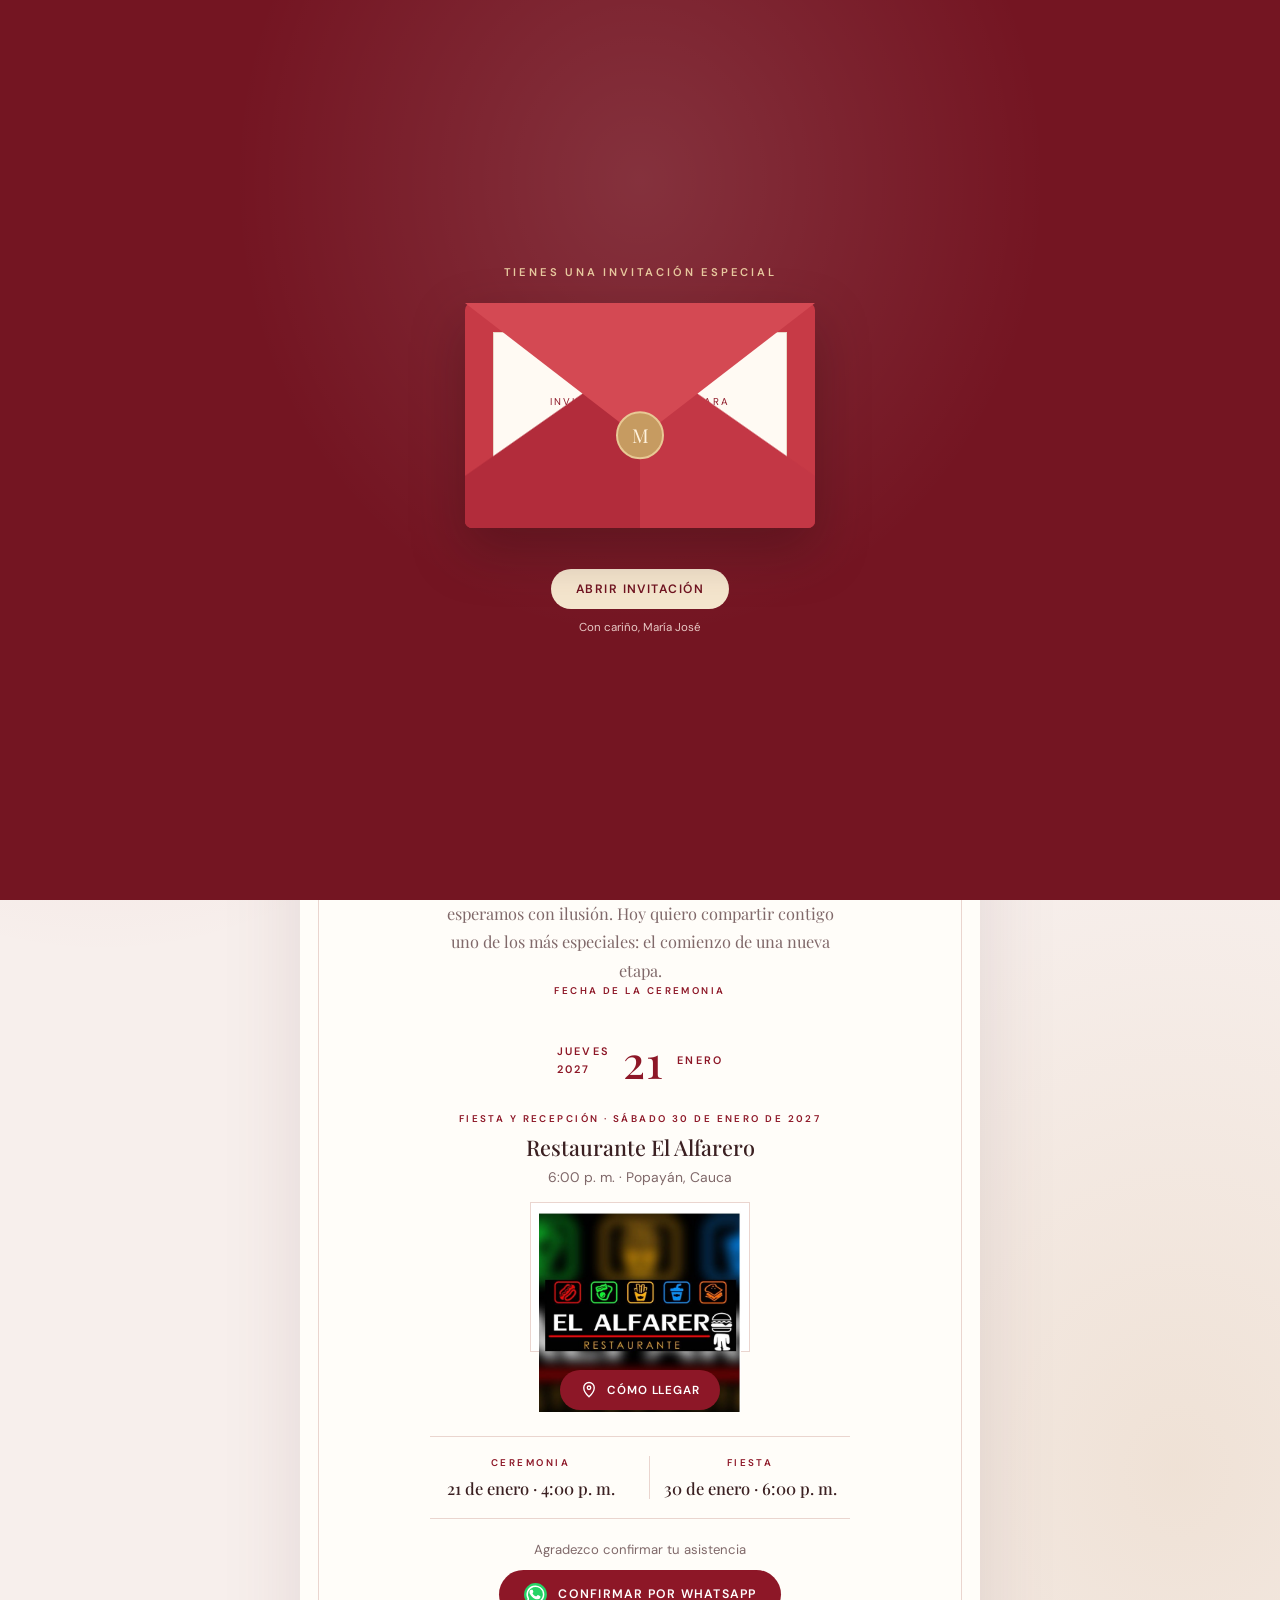
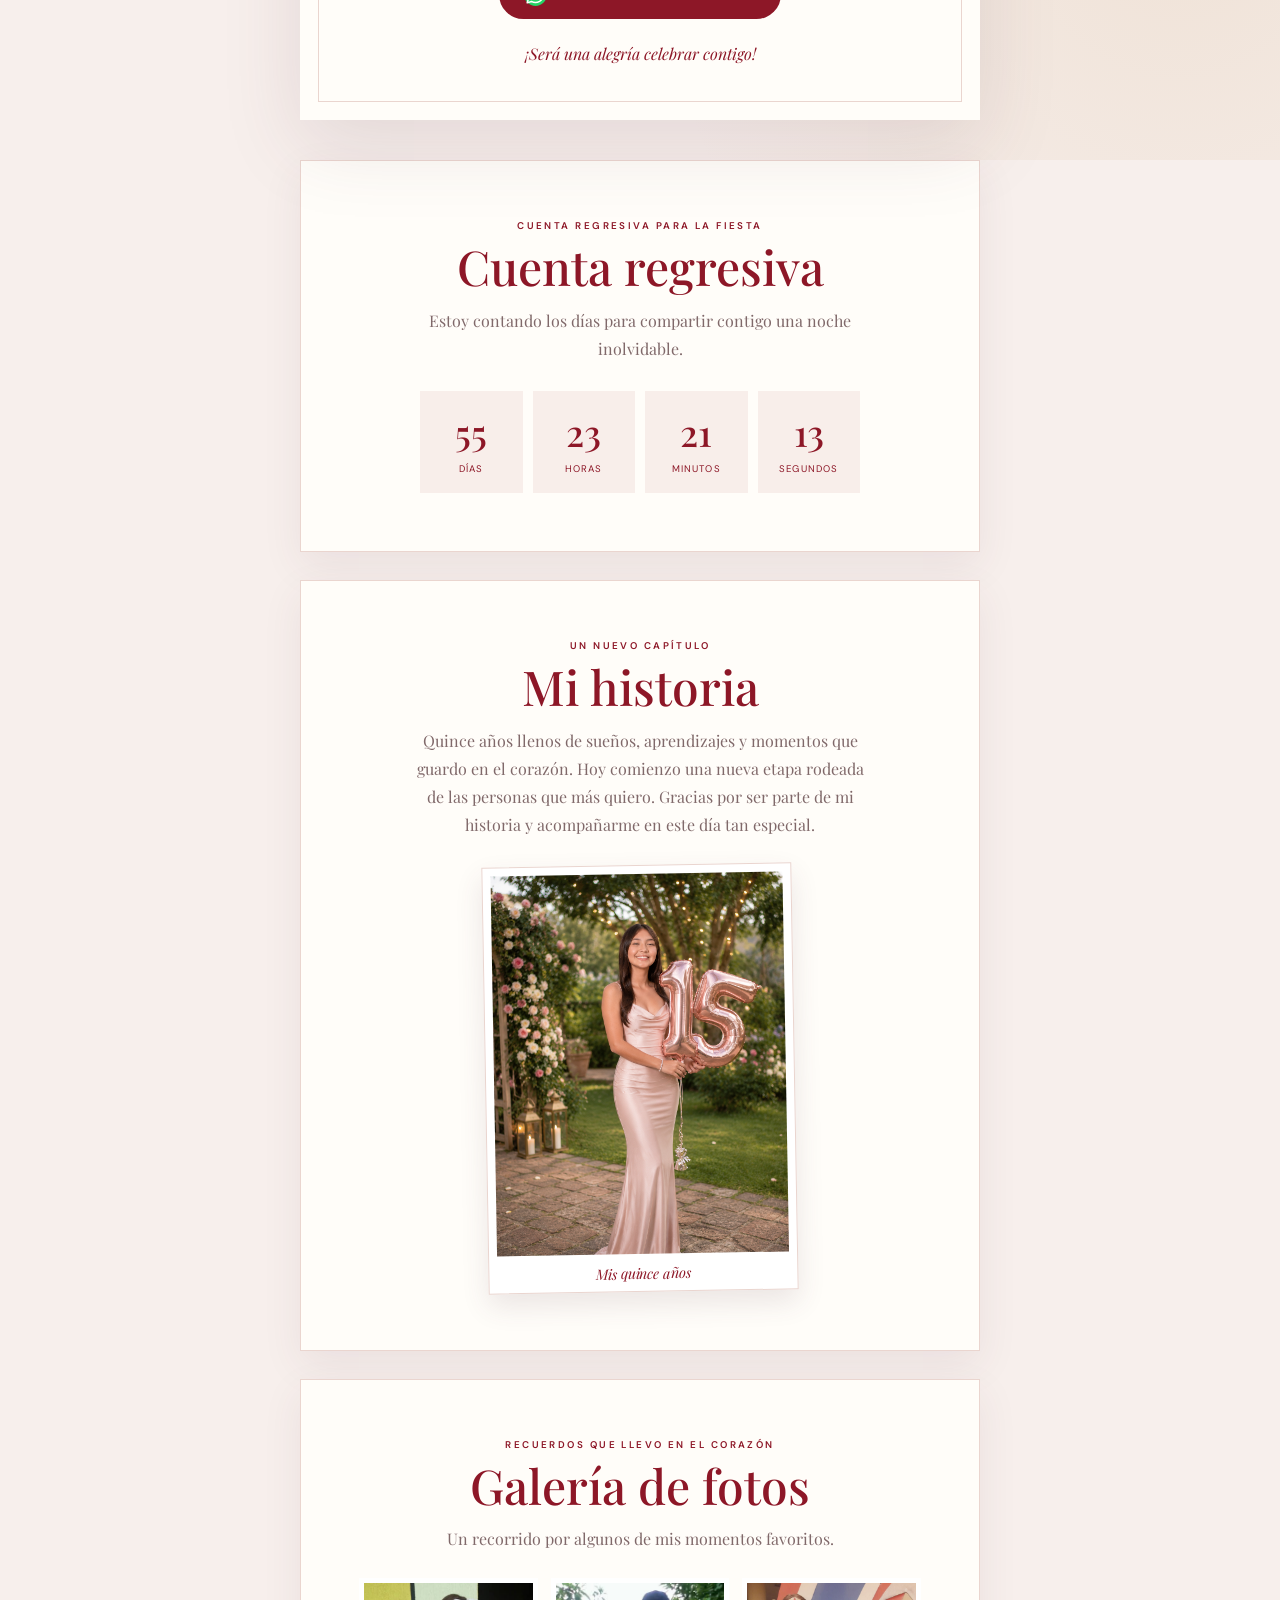
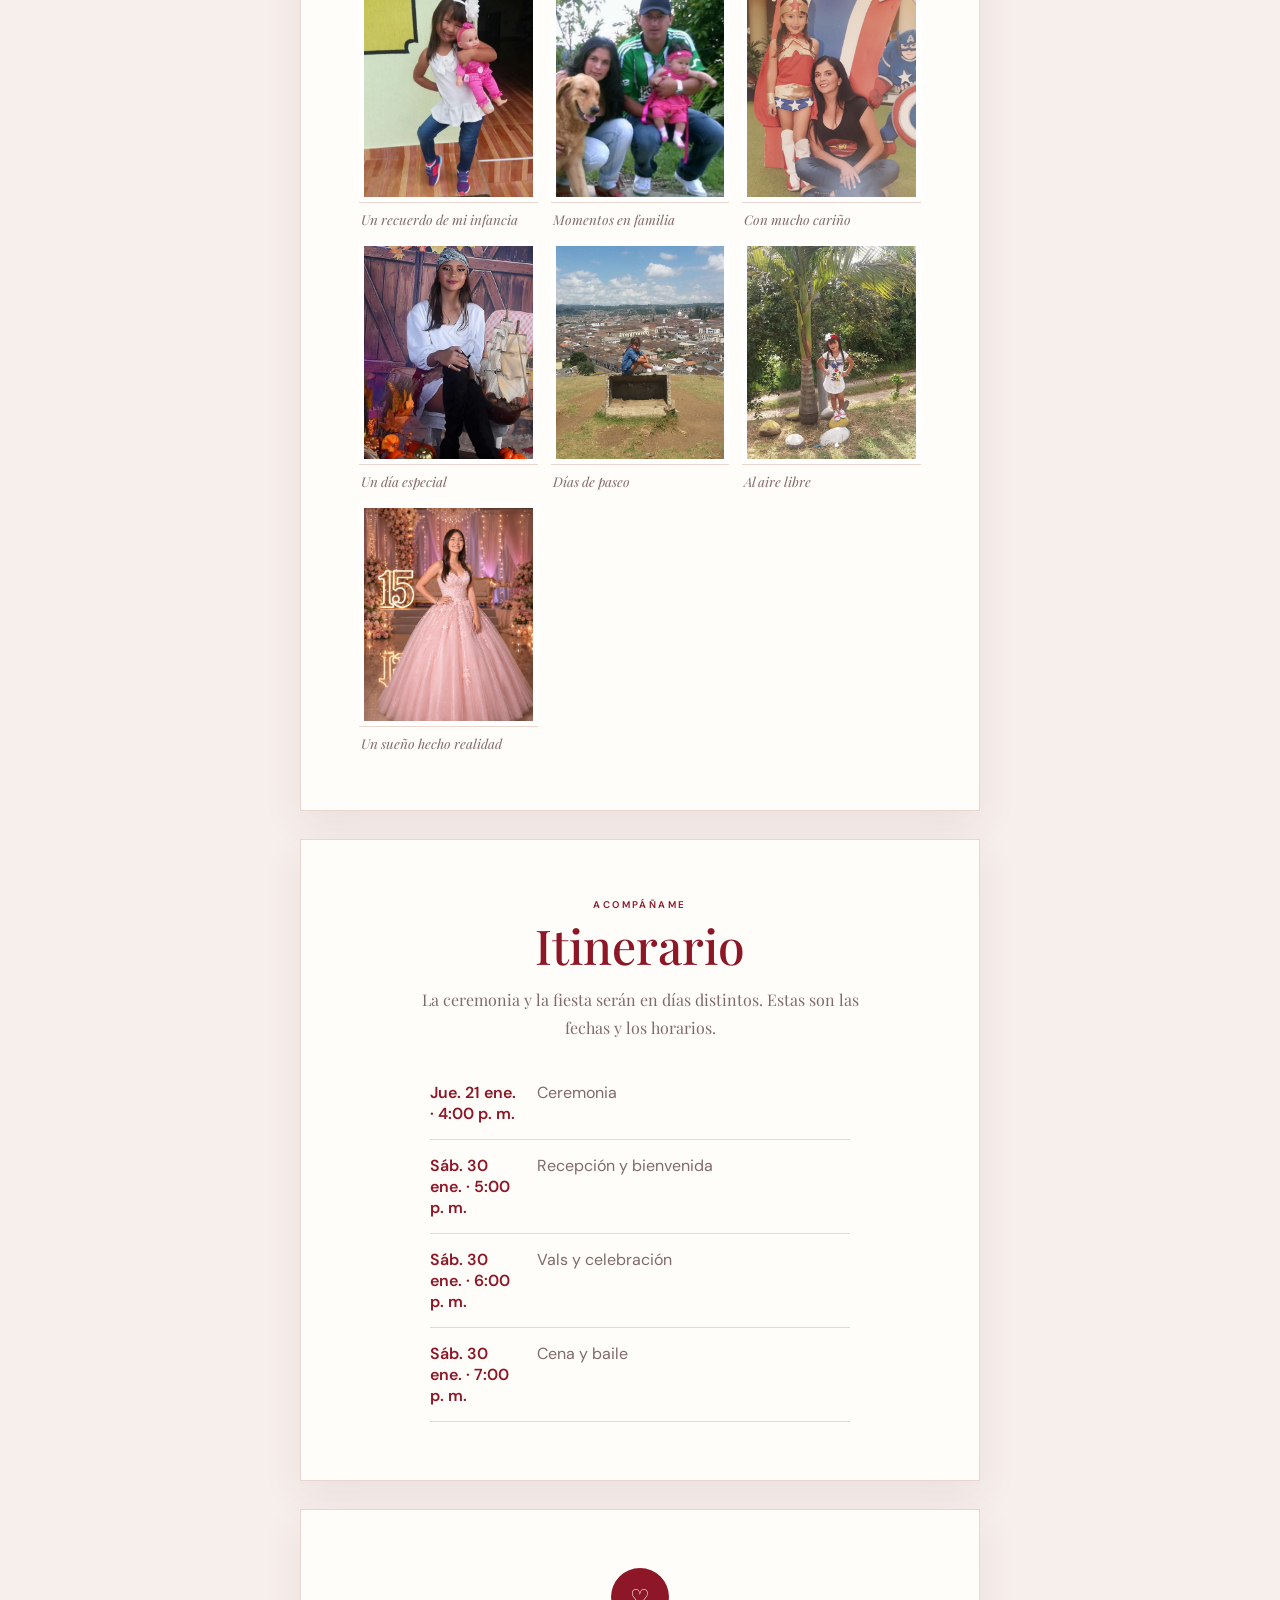
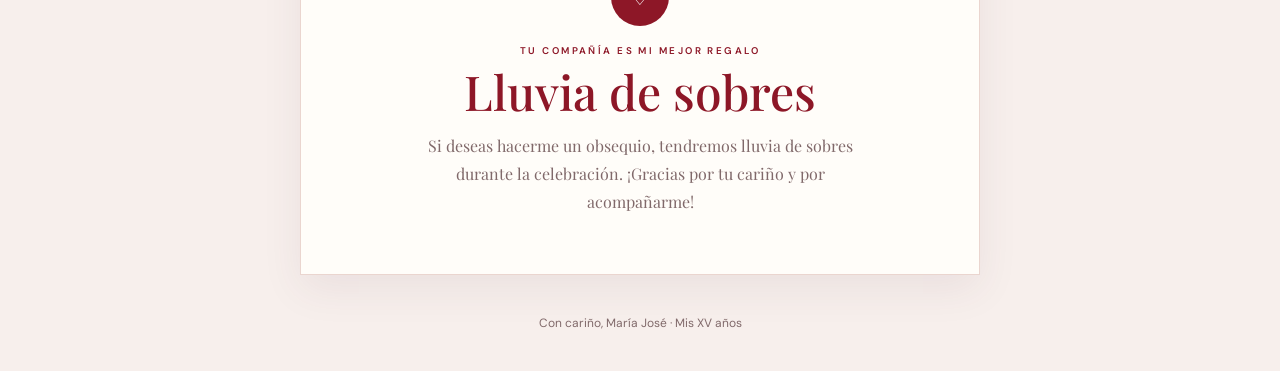
==== index.html @ 1cd3d368 "Prepare XV invitation for deployment" ====
<!doctype html>
<html lang="es">
<head>
  <meta charset="utf-8">
  <meta name="viewport" content="width=device-width, initial-scale=1">
  <meta name="theme-color" content="#f8f1f3">
  <title>Mis XV años | Invitación</title>
  <style>
    @import url('https://fonts.googleapis.com/css2?family=DM+Sans:wght@400;500;600&family=Playfair+Display:wght@400;500;600;700&display=swap');

    :root {
      --ink: #3b2022;
      --muted: #80696a;
      --rose: #b62e3b;
      --rose-dark: #8d1727;
      --paper: #fffdf9;
      --line: #ead5cf;
      --blush: #f8eeea;
      --gold: #c69b61;
    }
    * { box-sizing: border-box; }
    body {
      margin: 0;
      color: var(--ink);
      background: #f7efec;
      font-family: 'DM Sans', sans-serif;
    }
    .page {
      min-height: 100vh;
      display: grid;
      place-items: center;
      padding: 40px 18px;
      background:
        radial-gradient(ellipse at 8% 18%, rgba(182, 46, 59, .14), transparent 30%),
        radial-gradient(ellipse at 92% 83%, rgba(198, 155, 97, .16), transparent 32%),
        #f7efec;
    }
    .invitation {
      position: relative;
      isolation: isolate;
      width: min(100%, 680px);
      padding: 18px;
      background: var(--paper);
      box-shadow: 0 24px 75px rgba(93, 57, 73, .13);
    }
    .invitation::before {
      content: '';
      position: absolute;
      z-index: -1;
      inset: 18px;
      border: 1px solid var(--line);
      pointer-events: none;
    }
    .inner {
      min-height: 780px;
      padding: 54px clamp(22px, 8vw, 72px) 38px;
      display: flex;
      flex-direction: column;
      align-items: center;
      text-align: center;
    }
    .cover-frame {
      width: calc(100% + clamp(44px, 16vw, 144px));
      height: clamp(230px, 48vw, 360px);
      margin: -54px calc(clamp(22px, 8vw, 72px) * -1) 34px;
      overflow: hidden;
      border-bottom: 4px solid var(--rose-dark);
    }
    .cover-photo {
      display: block;
      width: 100%;
      height: 100%;
      object-fit: cover;
      object-position: 50% 44%;
      animation: cover-pan 16s ease-in-out infinite alternate;
      will-change: transform, object-position;
    }
    @keyframes cover-pan {
      from { transform: scale(1.02); object-position: 50% 44%; }
      to { transform: scale(1.1); object-position: 50% 38%; }
    }
    @media (prefers-reduced-motion: reduce) {
      .cover-photo { animation: none; }
    }
    .ornament {
      width: 112px;
      height: 65px;
      margin-bottom: 12px;
      color: var(--rose);
    }
    .eyebrow, .section-label {
      color: var(--rose-dark);
      font-size: .7rem;
      font-weight: 600;
      letter-spacing: .25em;
      text-transform: uppercase;
    }
    .eyebrow { margin: 0 0 17px; }
    h1, h2, p { margin-top: 0; }
    h1 {
      margin-bottom: 2px;
      font: 500 clamp(3.4rem, 12vw, 6.2rem)/.98 'Playfair Display', Georgia, serif;
      letter-spacing: -.055em;
    }
    .name {
      margin: 8px 0 6px;
      color: var(--rose-dark);
      font: 500 clamp(2.15rem, 8vw, 3.9rem)/1.15 'Playfair Display', Georgia, serif;
    }
    .rule {
      display: flex;
      align-items: center;
      gap: 12px;
      width: min(100%, 320px);
      margin: 23px 0;
      color: var(--rose);
    }
    .rule::before, .rule::after { content: ''; height: 1px; flex: 1; background: var(--line); }
    .rule span { font-size: 1.05rem; }
    .message {
      max-width: 410px;
      margin: 0;
      color: var(--muted);
      font: 400 1.02rem/1.75 'Playfair Display', Georgia, serif;
    }
    .date-block { margin: 29px 0 24px; }
    .date {
      display: flex;
      align-items: center;
      gap: 13px;
      color: var(--rose-dark);
      font: 500 1.05rem/1.2 'Playfair Display', Georgia, serif;
      letter-spacing: .08em;
      text-transform: uppercase;
    }
    .date strong { font-size: 2.8rem; font-weight: 500; }
    .date-side { text-align: left; font: 600 .68rem/1.65 'DM Sans', sans-serif; letter-spacing: .19em; }
    .date-side:last-child { text-align: right; }
    .location {
      margin: 0;
      color: var(--ink);
      font: 500 1.35rem 'Playfair Display', Georgia, serif;
    }
    .address { margin: 7px 0 0; color: var(--muted); font-size: .87rem; }
    .venue-photo { width: min(100%, 220px); height: 150px; margin: 16px auto 0; padding: 8px; display: grid; place-items: center; background: #fff; border: 1px solid var(--line); }
    .venue-photo img { display: block; max-width: 100%; max-height: 100%; object-fit: contain; }
    .map-button { display: inline-flex; align-items: center; justify-content: center; gap: 9px; margin: 18px auto 0; padding: 11px 20px; color: #fff; background: var(--rose-dark); border-radius: 999px; text-decoration: none; font-size: .73rem; font-weight: 600; letter-spacing: .08em; text-transform: uppercase; transition: background .2s, transform .2s; }
    .map-button:hover { background: #701421; transform: translateY(-2px); }
    .map-button svg { width: 18px; height: 18px; }
    .details {
      width: min(100%, 420px);
      display: grid;
      grid-template-columns: 1fr 1fr;
      gap: 18px;
      margin-top: 26px;
      padding: 19px 0;
      border-top: 1px solid var(--line);
      border-bottom: 1px solid var(--line);
    }
    .detail + .detail { border-left: 1px solid var(--line); }
    .section-label { margin: 0 0 8px; font-size: .61rem; }
    .detail p:last-child { margin: 0; font: 500 1.03rem 'Playfair Display', Georgia, serif; }
    .rsvp { margin: 22px 0 0; color: var(--muted); font-size: .82rem; }
    .rsvp-button {
      display: inline-flex;
      align-items: center;
      justify-content: center;
      gap: 10px;
      margin-top: 12px;
      padding: 12px 24px;
      color: white;
      background: var(--rose-dark);
      border: 0;
      border-radius: 999px;
      text-decoration: none;
      font-size: .77rem;
      font-weight: 600;
      letter-spacing: .1em;
      text-transform: uppercase;
      cursor: pointer;
      transition: background .2s, transform .2s;
    }
    .rsvp-button svg { width: 25px; height: 25px; flex: none; }
    .rsvp-button:hover { background: #774257; transform: translateY(-2px); }
    .footer { margin: 24px 0 0; color: var(--rose-dark); font: italic 1rem 'Playfair Display', Georgia, serif; }
    .site-nav { position: sticky; top: 0; z-index: 4; display: flex; justify-content: center; gap: 8px; flex-wrap: wrap; padding: 13px 16px; background: rgba(116, 21, 34, .97); box-shadow: 0 5px 20px rgba(59, 32, 34, .12); }
    .site-nav a { padding: 8px 12px; color: #fff8ef; border-radius: 999px; text-decoration: none; font-size: .72rem; letter-spacing: .04em; transition: background .2s; }
    .site-nav a:hover, .site-nav a:focus-visible { background: rgba(255,255,255,.16); outline: none; }
    .content-section { width: min(calc(100% - 36px), 680px); margin: 0 auto 28px; padding: clamp(32px, 7vw, 58px); text-align: center; background: var(--paper); border: 1px solid var(--line); box-shadow: 0 14px 38px rgba(93,57,73,.08); scroll-margin-top: 85px; }
    .content-section h2 { margin: 0 0 14px; color: var(--rose-dark); font: 500 clamp(2rem, 7vw, 3rem)/1.1 'Playfair Display', Georgia, serif; }
    .section-copy { max-width: 460px; margin: 0 auto; color: var(--muted); font: 1rem/1.75 'Playfair Display', Georgia, serif; }
    .countdown { display: grid; grid-template-columns: repeat(4, 1fr); gap: 10px; max-width: 440px; margin: 28px auto 0; }
    .count-item { padding: 16px 6px; color: var(--rose-dark); background: var(--blush); }
    .count-item strong { display: block; font: 500 clamp(1.5rem, 6vw, 2.3rem) 'Playfair Display', Georgia, serif; }
    .count-item span { font-size: .6rem; letter-spacing: .12em; text-transform: uppercase; }
    .timeline { max-width: 420px; margin: 25px auto 0; text-align: left; }
    .timeline-item { display: grid; grid-template-columns: 92px 1fr; gap: 15px; padding: 15px 0; border-bottom: 1px solid var(--line); }
    .timeline-item time { color: var(--rose-dark); font-weight: 600; }
    .timeline-item span { color: var(--muted); }
    .gallery-grid { display: grid; grid-template-columns: repeat(3, minmax(0, 1fr)); gap: 13px; margin-top: 25px; }
    .gallery-item { display: block; width: 100%; padding: 0; overflow: hidden; color: inherit; background: transparent; border: 0; text-align: left; cursor: zoom-in; }
    .gallery-frame { display: block; overflow: hidden; aspect-ratio: 4 / 5; border: 5px solid white; outline: 1px solid var(--line); background: var(--blush); }
    .gallery-frame img { display: block; width: 100%; height: 100%; object-fit: cover; transition: transform .45s ease; }
    .gallery-item:hover img, .gallery-item:focus-visible img { transform: scale(1.06); }
    .gallery-caption { display: block; padding: 8px 2px 0; color: var(--muted); font: italic .84rem 'Playfair Display', Georgia, serif; }
    .story-photo { width: min(100%, 310px); margin: 26px auto 0; padding: 8px; background: #fff; border: 1px solid var(--line); box-shadow: 0 12px 28px rgba(93,57,73,.12); transform: rotate(-1deg); }
    .story-photo img { display: block; width: 100%; max-height: 380px; object-fit: cover; object-position: center 35%; }
    .story-photo figcaption { padding-top: 9px; color: var(--rose-dark); font: italic .9rem 'Playfair Display', Georgia, serif; }
    .photo-viewer { width: min(92vw, 1000px); max-width: none; max-height: 92vh; padding: 12px; overflow: visible; background: #fffdf9; border: 1px solid var(--line); box-shadow: 0 20px 80px rgba(0,0,0,.35); }
    .photo-viewer::backdrop { background: rgba(36,12,17,.82); backdrop-filter: blur(4px); }
    .photo-viewer img { display: block; max-width: 100%; max-height: calc(92vh - 28px); margin: auto; object-fit: contain; }
    .photo-viewer-close { position: absolute; top: -16px; right: -16px; width: 40px; height: 40px; padding: 0; color: white; background: var(--rose-dark); border: 2px solid #fffdf9; border-radius: 50%; font-size: 1.4rem; cursor: pointer; }
    .gift-icon { display: grid; place-items: center; width: 58px; height: 58px; margin: 0 auto 18px; color: white; background: var(--rose-dark); border-radius: 50%; font-size: 1.4rem; }
    .site-footer { padding: 12px 20px 40px; text-align: center; color: var(--muted); font-size: .75rem; }
    .guest-count { display: block; margin-top: 9px; font-size: .58rem !important; letter-spacing: .08em !important; }
    .guest-count:empty { display: none; }
    .butterflies { position: fixed; z-index: 3; inset: 0; overflow: hidden; pointer-events: none; }
    .butterfly { position: absolute; width: 42px; height: 42px; color: var(--gold); opacity: .78; filter: drop-shadow(0 3px 4px rgba(59,32,34,.18)); animation: butterfly-float 11s ease-in-out infinite; }
    .butterfly svg { display: block; width: 100%; height: 100%; overflow: visible; animation: butterfly-wings 1.4s ease-in-out infinite alternate; }
    .butterfly:nth-child(1) { left: 7%; top: 18%; animation-delay: -2s; }
    .butterfly:nth-child(2) { left: 81%; top: 24%; color: var(--rose); animation-delay: -7s; animation-duration: 13s; transform: scale(.78); }
    .butterfly:nth-child(3) { left: 68%; top: 71%; animation-delay: -5s; animation-duration: 15s; transform: scale(1.15); }
    .butterfly:nth-child(4) { left: 18%; top: 78%; color: var(--rose); animation-delay: -9s; animation-duration: 12s; transform: scale(.85); }
    .butterfly:nth-child(5) { left: 48%; top: 8%; animation-delay: -4s; animation-duration: 14s; transform: scale(.7); }
    .butterfly:nth-child(6) { left: 91%; top: 54%; color: var(--gold); animation-delay: -1s; animation-duration: 16s; transform: scale(.9); }
    @keyframes butterfly-float {
      0% { translate: 0 0; rotate: -9deg; }
      25% { translate: 30px -22px; rotate: 8deg; }
      50% { translate: 4px 25px; rotate: -5deg; }
      75% { translate: -26px -12px; rotate: 11deg; }
      100% { translate: 0 0; rotate: -9deg; }
    }
    @keyframes butterfly-wings { from { transform: perspective(90px) rotateY(-22deg) scale(.96); } to { transform: perspective(90px) rotateY(22deg) scale(1.04); } }
    @media (prefers-reduced-motion: reduce) { .butterfly, .butterfly svg { animation: none; } }

    .welcome {
      position: fixed;
      z-index: 5;
      inset: 0;
      display: grid;
      place-items: center;
      padding: 24px;
      background: radial-gradient(ellipse at 50% 20%, rgba(255,255,255,.12), transparent 45%), #741522;
      transition: opacity .65s ease, visibility .65s ease;
    }
    .welcome.is-open { opacity: 0; visibility: hidden; pointer-events: none; }
    .welcome-card { width: min(100%, 440px); text-align: center; color: #fff9f1; }
    .welcome-card .eyebrow { color: #e8c99f; margin-bottom: 24px; }
    .envelope {
      position: relative;
      width: min(100%, 350px);
      height: 225px;
      margin: 0 auto 26px;
      perspective: 900px;
      filter: drop-shadow(0 22px 26px rgba(38, 5, 10, .3));
    }
    .envelope-back, .envelope-front { position: absolute; inset: 0; border-radius: 7px; }
    .envelope-back { background: #c73a46; }
    .envelope-letter {
      position: absolute;
      left: 8%; right: 8%; bottom: 12px; height: 82%;
      display: flex; flex-direction: column; justify-content: center; align-items: center;
      color: var(--ink); background: #fffaf3; border: 1px solid #ead8c9;
      transition: transform .8s .35s ease;
    }
    .envelope-letter small { color: var(--rose-dark); font-size: .62rem; letter-spacing: .19em; text-transform: uppercase; }
    .envelope-letter strong { margin-top: 9px; max-width: 90%; overflow-wrap: anywhere; font: 500 1.65rem 'Playfair Display', Georgia, serif; }
    .flap {
      position: absolute; z-index: 3; top: 0; left: 0; width: 100%; height: 60%;
      background: #d44953; clip-path: polygon(0 0, 100% 0, 50% 100%);
      transform-origin: top; transition: transform .55s ease; backface-visibility: hidden;
    }
    .envelope-front {
      z-index: 2; background: linear-gradient(145deg, transparent 49.5%, #b22c3b 50%) left / 50% 100% no-repeat,
                  linear-gradient(215deg, transparent 49.5%, #c33745 50%) right / 50% 100% no-repeat;
      pointer-events: none;
    }
    .seal {
      position: absolute; z-index: 4; left: 50%; top: 50%; transform: translate(-50%, -10%);
      width: 48px; height: 48px; display: grid; place-items: center; border-radius: 50%;
      color: #fff3de; background: var(--gold); border: 2px solid #e8c995; font: 1.2rem 'Playfair Display', serif;
      transition: opacity .3s;
    }
    .welcome.is-open .flap { transform: rotateX(180deg); }
    .welcome.is-open .envelope-letter { transform: translateY(-95px); }
    .welcome.is-open .seal { opacity: 0; }
    .open-button {
      margin-top: 15px; padding: 12px 25px; color: #701421; background: #f5e6ce;
      border: 0; border-radius: 999px; font: 600 .76rem 'DM Sans', sans-serif;
      letter-spacing: .12em; text-transform: uppercase; cursor: pointer;
      transition: background .2s, transform .2s;
    }
    .open-button:hover { background: white; transform: translateY(-2px); }
    .hint { margin: 11px 0 0; color: #e8c9c5; font-size: .72rem; }

    @media (max-width: 520px) {
      .page { padding: 14px 10px; }
      .invitation { padding: 11px; }
      .invitation::before { inset: 11px; }
      .inner { min-height: 0; padding: 43px 20px 31px; }
      .cover-frame { width: calc(100% + 40px); height: 255px; margin: -43px -20px 28px; }
      .ornament { width: 88px; height: 52px; }
      .message { font-size: .96rem; }
      .gallery-grid { grid-template-columns: repeat(2, minmax(0, 1fr)); gap: 11px; }
      .photo-viewer-close { top: -12px; right: -8px; }
    }
    @media print {
      body, .page { background: white; }
      .page { min-height: 0; padding: 0; }
      .invitation { width: 100%; box-shadow: none; }
      .rsvp a { color: var(--rose-dark); background: transparent; border: 1px solid var(--rose-dark); }
    }
  </style>
</head>
<body>
  <nav class="site-nav" aria-label="Menú de la invitación">
    <a href="#inicio">Inicio</a>
    <a href="#cuenta-regresiva">Cuenta regresiva</a>
    <a href="#mi-historia">Mi historia</a>
    <a href="#galeria">Galería</a>
    <a href="#itinerario">Itinerario</a>
    <a href="#lluvia-de-sobres">Lluvia de sobres</a>
  </nav>
  <div class="butterflies" aria-hidden="true">
    <svg width="0" height="0" style="position:absolute" aria-hidden="true"><defs><symbol id="butterfly-art" viewBox="0 0 64 64">
      <g fill="currentColor" stroke="#fff0d7" stroke-width=".8" stroke-linejoin="round">
        <path d="M31 30C25 18 14 7 7 10 0 14 5 27 17 31c-8 2-11 9-7 15 5 7 14-1 20-12Z"/>
        <path d="M33 30C39 18 50 7 57 10c7 4 2 17-10 21 8 2 11 9 7 15-5 7-14-1-20-12Z"/>
      </g>
      <g fill="none" stroke="#fff0d7" stroke-width="1" opacity=".8"><path d="M31 31 10 15M30 33 13 39M33 31 54 15M34 33l17 6"/></g>
      <g fill="#fff0d7"><circle cx="14" cy="23" r="2.4"/><circle cx="19" cy="42" r="2"/><circle cx="50" cy="23" r="2.4"/><circle cx="45" cy="42" r="2"/></g>
      <path d="M32 25c-2 7-2 14 0 21M31 26c-2-5-5-7-8-8M33 26c2-5 5-7 8-8" fill="none" stroke="#6e2530" stroke-width="2" stroke-linecap="round"/>
      <circle cx="32" cy="25" r="2" fill="#6e2530"/>
    </symbol></defs></svg>
    <span class="butterfly"><svg viewBox="0 0 64 64"><use href="#butterfly-art"/></svg></span>
    <span class="butterfly"><svg viewBox="0 0 64 64"><use href="#butterfly-art"/></svg></span>
    <span class="butterfly"><svg viewBox="0 0 64 64"><use href="#butterfly-art"/></svg></span>
    <span class="butterfly"><svg viewBox="0 0 64 64"><use href="#butterfly-art"/></svg></span>
    <span class="butterfly"><svg viewBox="0 0 64 64"><use href="#butterfly-art"/></svg></span>
    <span class="butterfly"><svg viewBox="0 0 64 64"><use href="#butterfly-art"/></svg></span>
  </div>
  <main>
    <section class="page" id="inicio">
    <article class="invitation" aria-label="Invitación a una celebración de quince años">
      <div class="inner">
        <div class="cover-frame"><img class="cover-photo" src="assets/img/portadamajo.png" alt="María José en su vestido de quinceañera"></div>
        <svg class="ornament" viewBox="0 0 120 70" fill="none" aria-hidden="true">
          <path d="M60 62C48 49 27 34 27 19c0-8 6-13 13-13 9 0 15 8 20 16 5-8 11-16 20-16 7 0 13 5 13 13 0 15-21 30-33 43Z" stroke="currentColor" stroke-width="1.4"/>
          <path d="M60 60V26M60 42c-8-9-16-13-25-15M60 48c8-10 16-15 26-18" stroke="currentColor" stroke-width="1.2"/>
          <path d="M36 27c-7-2-10-7-9-12 6 0 10 4 11 10M84 30c7-2 10-7 9-12-6 0-10 4-11 10" stroke="currentColor" stroke-width="1.2"/>
          <circle cx="60" cy="8" r="2" fill="currentColor"/>
        </svg>
        <p class="eyebrow">Con la bendición de Dios y de mis padres</p>
        <h1>Mis XV</h1>
        <p class="name">María José</p>
        <div class="rule" aria-hidden="true"><span>✦</span></div>
        <p class="message">Hay momentos en la vida que imaginamos, soñamos y esperamos con ilusión. Hoy quiero compartir contigo uno de los más especiales: el comienzo de una nueva etapa.</p>

        <p class="section-label">Fecha de la ceremonia</p>
        <div class="date-block">
          <div class="date">
            <span class="date-side">JUEVES<br>2027</span>
            <strong>21</strong>
            <span class="date-side">ENERO</span>
          </div>
        </div>
        <p class="section-label">Fiesta y recepción · sábado 30 de enero de 2027</p>
        <h2 class="location">Restaurante El Alfarero</h2>
        <p class="address">6:00 p. m. · Popayán, Cauca</p>
        <figure class="venue-photo">
          <img src="assets/img/alfarero.jpg" alt="Imagen de Restaurante El Alfarero">
        </figure>
        <a class="map-button" href="https://www.google.com/maps/dir/?api=1&amp;destination=Restaurante%20El%20Alfarero%2C%20Popay%C3%A1n%2C%20Cauca" target="_blank" rel="noopener noreferrer">
          <svg viewBox="0 0 24 24" fill="none" aria-hidden="true"><path d="M12 21s7-6.2 7-12a7 7 0 1 0-14 0c0 5.8 7 12 7 12Z" stroke="currentColor" stroke-width="1.8"/><circle cx="12" cy="9" r="2.3" stroke="currentColor" stroke-width="1.8"/></svg>
          <span>Cómo llegar</span>
        </a>

        <div class="details">
          <div class="detail">
            <p class="section-label">Ceremonia</p>
            <p>21 de enero · 4:00 p. m.</p>
          </div>
          <div class="detail">
            <p class="section-label">Fiesta</p>
            <p>30 de enero · 6:00 p. m.</p>
          </div>
        </div>
        <p class="rsvp">Agradezco confirmar tu asistencia</p>
        <a class="rsvp-button" id="rsvp-button" href="#" target="_blank" rel="noopener noreferrer">
          <svg viewBox="0 0 24 24" aria-hidden="true"><circle cx="12" cy="12" r="11" fill="#25D366"/><path d="M19.8 11.8a7.9 7.9 0 0 1-11.7 6.9L4 20l1.2-3.9a7.9 7.9 0 1 1 14.6-4.3Z" fill="none" stroke="#fff" stroke-width="1.4" stroke-linejoin="round"/><path d="M9.1 7.7c-.2-.2-.5-.3-.7-.3h-.6c-.2 0-.5.1-.7.3-.3.3-.9.9-.9 2.1s.9 2.4 1.1 2.6c.1.2 1.8 2.8 4.4 3.8.5.2 1 .4 1.4.4.6.1 1.1.1 1.6-.1.5-.2 1.7-.7 1.9-1.4.2-.7.2-1.3.1-1.4-.1-.1-.3-.2-.5-.3l-1.8-.9c-.2-.1-.4-.1-.5.1-.2.2-.7.8-.9 1-.2.2-.3.2-.6.1-.3-.1-1.1-.4-1.9-1.1-.7-.6-1.1-1.3-1.3-1.6-.1-.2 0-.3.1-.5l.4-.5c.1-.1.2-.3.2-.4.1-.2 0-.3 0-.5l-.8-1.8c-.2-.4-.4-.4-.6-.4H9.1Z" fill="#fff"/></svg>
          <span>Confirmar por WhatsApp</span>
        </a>
        <p class="footer">¡Será una alegría celebrar contigo!</p>
      </div>
    </article>
    </section>
    <section class="content-section" id="cuenta-regresiva">
      <p class="section-label">Cuenta regresiva para la fiesta</p>
      <h2>Cuenta regresiva</h2>
      <p class="section-copy">Estoy contando los días para compartir contigo una noche inolvidable.</p>
      <div class="countdown" aria-label="Cuenta regresiva hasta la celebración">
        <div class="count-item"><strong id="days">—</strong><span>Días</span></div>
        <div class="count-item"><strong id="hours">—</strong><span>Horas</span></div>
        <div class="count-item"><strong id="minutes">—</strong><span>Minutos</span></div>
        <div class="count-item"><strong id="seconds">—</strong><span>Segundos</span></div>
      </div>
    </section>
    <section class="content-section" id="mi-historia">
      <p class="section-label">Un nuevo capítulo</p>
      <h2>Mi historia</h2>
      <p class="section-copy">Quince años llenos de sueños, aprendizajes y momentos que guardo en el corazón. Hoy comienzo una nueva etapa rodeada de las personas que más quiero. Gracias por ser parte de mi historia y acompañarme en este día tan especial.</p>
      <figure class="story-photo">
        <img src="assets/img/maria-jose.png" alt="Majo celebrando sus quince años con globos del número 15" loading="lazy">
        <figcaption>Mis quince años</figcaption>
      </figure>
    </section>
    <section class="content-section" id="galeria">
      <p class="section-label">Recuerdos que llevo en el corazón</p>
      <h2>Galería de fotos</h2>
      <p class="section-copy">Un recorrido por algunos de mis momentos favoritos.</p>
      <div class="gallery-grid">
        <button class="gallery-item" type="button" data-image="assets/img/conbb.jpg" data-alt="María José en un recuerdo de su infancia">
          <span class="gallery-frame"><img src="assets/img/conbb.jpg" alt="María José de niña con su muñeca" loading="lazy"></span><span class="gallery-caption">Un recuerdo de mi infancia</span>
        </button>
        <button class="gallery-item" type="button" data-image="assets/img/lostres.jpg" data-alt="Un recuerdo familiar de María José">
          <span class="gallery-frame"><img src="assets/img/lostres.jpg" alt="María José con su familia y su perro" loading="lazy"></span><span class="gallery-caption">Momentos en familia</span>
        </button>
        <button class="gallery-item" type="button" data-image="assets/img/maravilla.jpg" data-alt="María José de niña junto a su mamá">
          <span class="gallery-frame"><img src="assets/img/maravilla.jpg" alt="María José de niña junto a su mamá" loading="lazy"></span><span class="gallery-caption">Con mucho cariño</span>
        </button>
        <button class="gallery-item" type="button" data-image="assets/img/gitana.jpg" data-alt="María José en una celebración temática">
          <span class="gallery-frame"><img src="assets/img/gitana.jpg" alt="María José en un recuerdo de una celebración temática" loading="lazy"></span><span class="gallery-caption">Un día especial</span>
        </button>
        <button class="gallery-item" type="button" data-image="assets/img/morro.jpg" data-alt="María José de paseo">
          <span class="gallery-frame"><img src="assets/img/morro.jpg" alt="María José disfrutando un paseo" loading="lazy"></span><span class="gallery-caption">Días de paseo</span>
        </button>
        <button class="gallery-item" type="button" data-image="assets/img/palma.jpg" data-alt="María José al aire libre">
          <span class="gallery-frame"><img src="assets/img/palma.jpg" alt="María José de niña junto a una palma" loading="lazy"></span><span class="gallery-caption">Al aire libre</span>
        </button>
        <button class="gallery-item" type="button" data-image="assets/img/portadamajo1.png" data-alt="María José con su vestido de quinceañera">
          <span class="gallery-frame"><img src="assets/img/portadamajo1.png" alt="María José con su vestido de quinceañera y el número quince" loading="lazy"></span><span class="gallery-caption">Un sueño hecho realidad</span>
        </button>
      </div>
    </section>
    <section class="content-section" id="itinerario">
      <p class="section-label">Acompáñame</p>
      <h2>Itinerario</h2>
      <p class="section-copy">La ceremonia y la fiesta serán en días distintos. Estas son las fechas y los horarios.</p>
      <div class="timeline">
        <div class="timeline-item"><time>Jue. 21 ene. · 4:00 p. m.</time><span>Ceremonia</span></div>
        <div class="timeline-item"><time>Sáb. 30 ene. · 5:00 p. m.</time><span>Recepción y bienvenida</span></div>
        <div class="timeline-item"><time>Sáb. 30 ene. · 6:00 p. m.</time><span>Vals y celebración</span></div>
        <div class="timeline-item"><time>Sáb. 30 ene. · 7:00 p. m.</time><span>Cena y baile</span></div>
      </div>
    </section>
    <section class="content-section" id="lluvia-de-sobres">
      <div class="gift-icon" aria-hidden="true">♡</div>
      <p class="section-label">Tu compañía es mi mejor regalo</p>
      <h2>Lluvia de sobres</h2>
      <p class="section-copy">Si deseas hacerme un obsequio, tendremos lluvia de sobres durante la celebración. ¡Gracias por tu cariño y por acompañarme!</p>
    </section>
  </main>
  <footer class="site-footer">Con cariño, María José · Mis XV años</footer>
  <dialog class="photo-viewer" id="photo-viewer" aria-label="Foto ampliada">
    <button class="photo-viewer-close" id="photo-viewer-close" type="button" aria-label="Cerrar foto">×</button>
    <img id="photo-viewer-image" src="" alt="">
  </dialog>
  <section class="welcome" id="welcome" aria-label="Sobre de invitación">
    <div class="welcome-card">
      <p class="eyebrow">Tienes una invitación especial</p>
      <div class="envelope" aria-hidden="true">
        <div class="envelope-back"></div>
        <div class="envelope-letter"><small>Invitación personal para</small><strong id="guest-name">Invitado especial</strong><small class="guest-count" id="guest-count"></small></div>
        <div class="flap"></div>
        <div class="envelope-front"></div>
        <div class="seal">M</div>
      </div>
      <button class="open-button" id="open-invitation" type="button">Abrir invitación</button>
      <p class="hint">Con cariño, María José</p>
    </div>
  </section>
  <script>
    const welcome = document.getElementById('welcome');
    const guestName = document.getElementById('guest-name');
    const guestCount = document.getElementById('guest-count');
    const rsvpButton = document.getElementById('rsvp-button');
    const openButton = document.getElementById('open-invitation');
    const inviteParams = new URLSearchParams(window.location.search);
    const invitee = (inviteParams.get('invitado') || '').trim();
    const invitedPeople = Number.parseInt(inviteParams.get('personas'), 10);

    if (invitee) {
      guestName.textContent = invitee;
      if (Number.isInteger(invitedPeople) && invitedPeople > 0) {
        guestCount.textContent = 'Válida para ' + invitedPeople + ' ' + (invitedPeople === 1 ? 'persona' : 'personas');
      }
    }

    const guestDetails = invitee ? 'Nombre: ' + invitee + '\n' : 'Nombre: [escribe tu nombre]\n';
    const seatDetails = Number.isInteger(invitedPeople) && invitedPeople > 0
      ? 'Cupo de la invitación: ' + invitedPeople + (invitedPeople === 1 ? ' persona' : ' personas') + '\n'
      : '';
    const confirmationMessage = 'Hola, quiero confirmar mi asistencia a los XV años de María José.\n\n'
      + guestDetails + seatDetails + 'Personas que asistirán: [indica la cantidad]\n\n¡Nos vemos en la celebración!';
    rsvpButton.href = 'https://wa.me/573015442579?text=' + encodeURIComponent(confirmationMessage);
    const eventDate = new Date('2027-01-30T18:00:00-05:00').getTime();
    const updateCountdown = () => {
      const remaining = Math.max(0, eventDate - Date.now());
      const values = {
        days: Math.floor(remaining / 86400000),
        hours: Math.floor((remaining % 86400000) / 3600000),
        minutes: Math.floor((remaining % 3600000) / 60000),
        seconds: Math.floor((remaining % 60000) / 1000)
      };
      Object.entries(values).forEach(([id, value]) => { document.getElementById(id).textContent = String(value).padStart(2, '0'); });
    };
    updateCountdown();
    window.setInterval(updateCountdown, 1000);

    openButton.addEventListener('click', () => {
      welcome.classList.add('is-open');
      window.setTimeout(() => document.querySelector('.name').scrollIntoView({ behavior: 'smooth', block: 'center' }), 450);
    });

    const photoViewer = document.getElementById('photo-viewer');
    const photoViewerImage = document.getElementById('photo-viewer-image');
    document.querySelectorAll('.gallery-item').forEach((photo) => {
      photo.addEventListener('click', () => {
        photoViewerImage.src = photo.dataset.image;
        photoViewerImage.alt = photo.dataset.alt;
        photoViewer.showModal();
      });
    });
    document.getElementById('photo-viewer-close').addEventListener('click', () => photoViewer.close());
    photoViewer.addEventListener('click', (event) => {
      if (event.target === photoViewer) photoViewer.close();
    });
  </script>
</body>
</html>
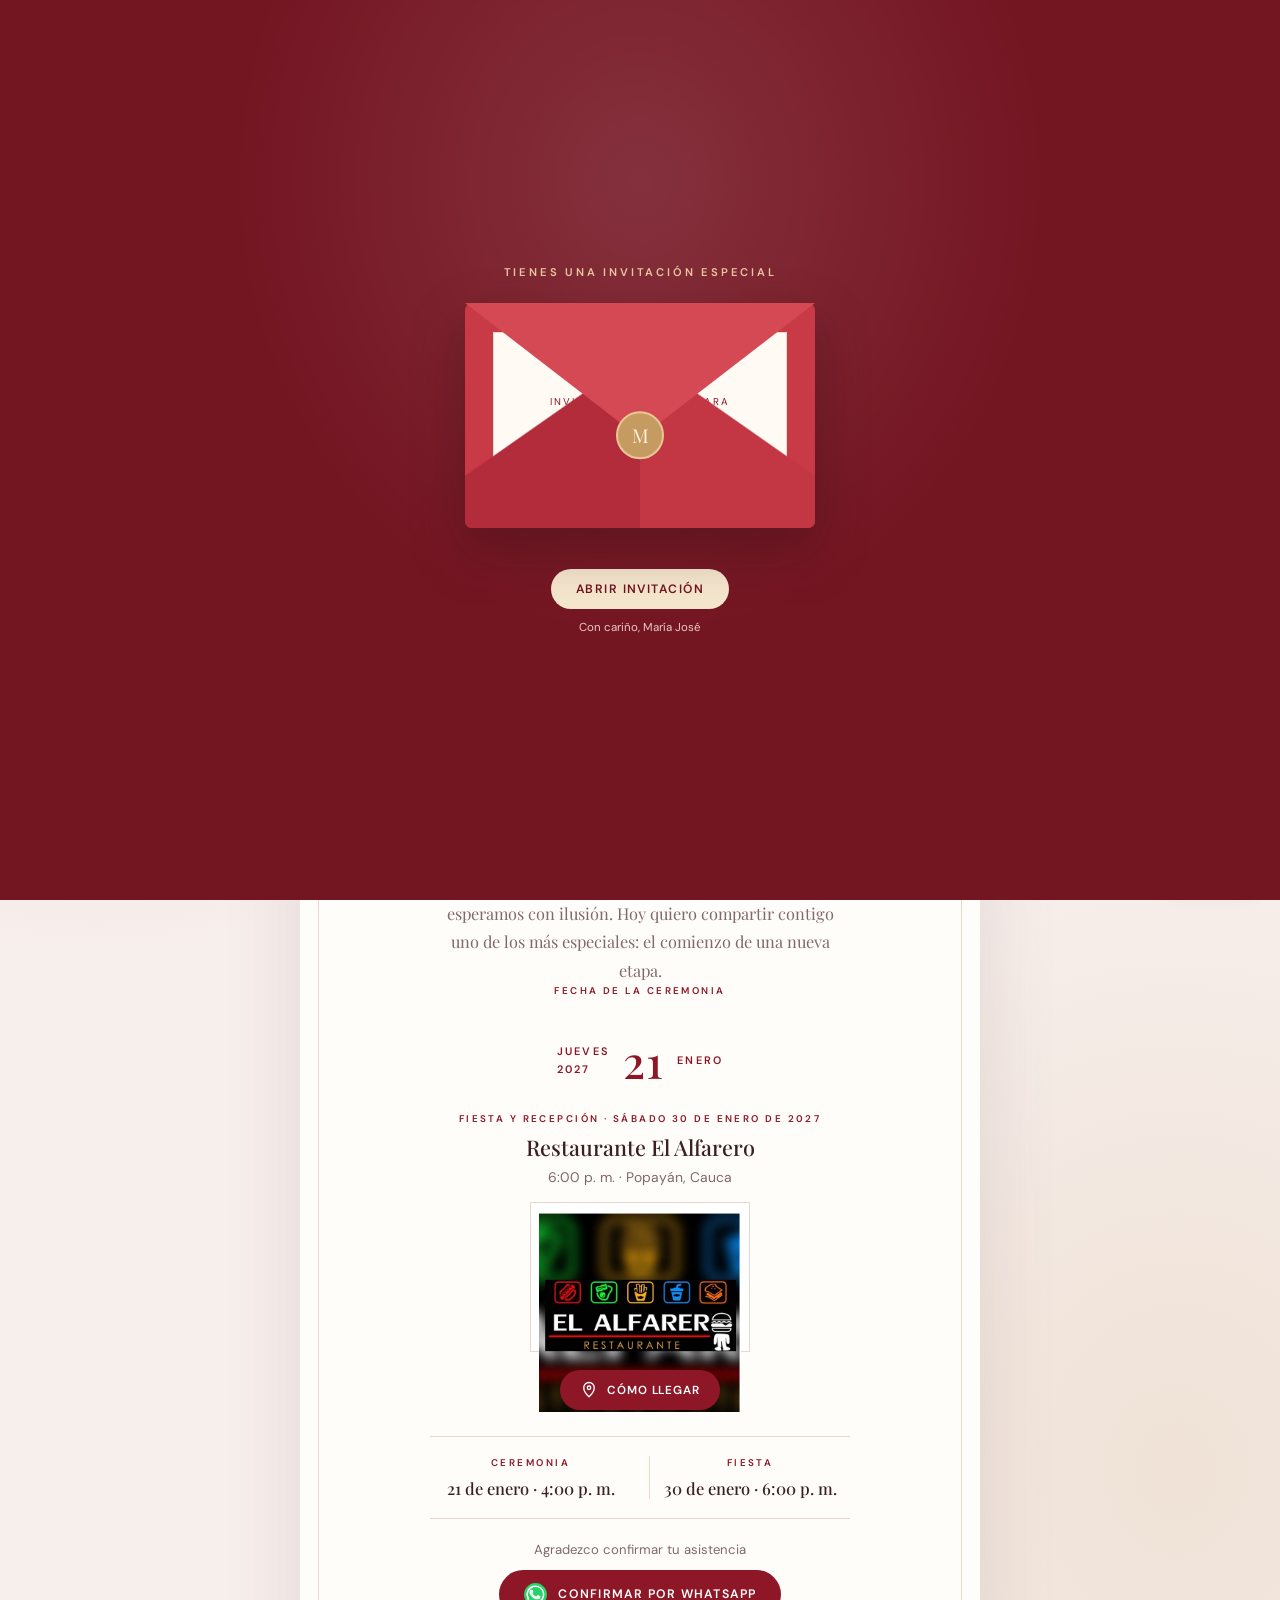
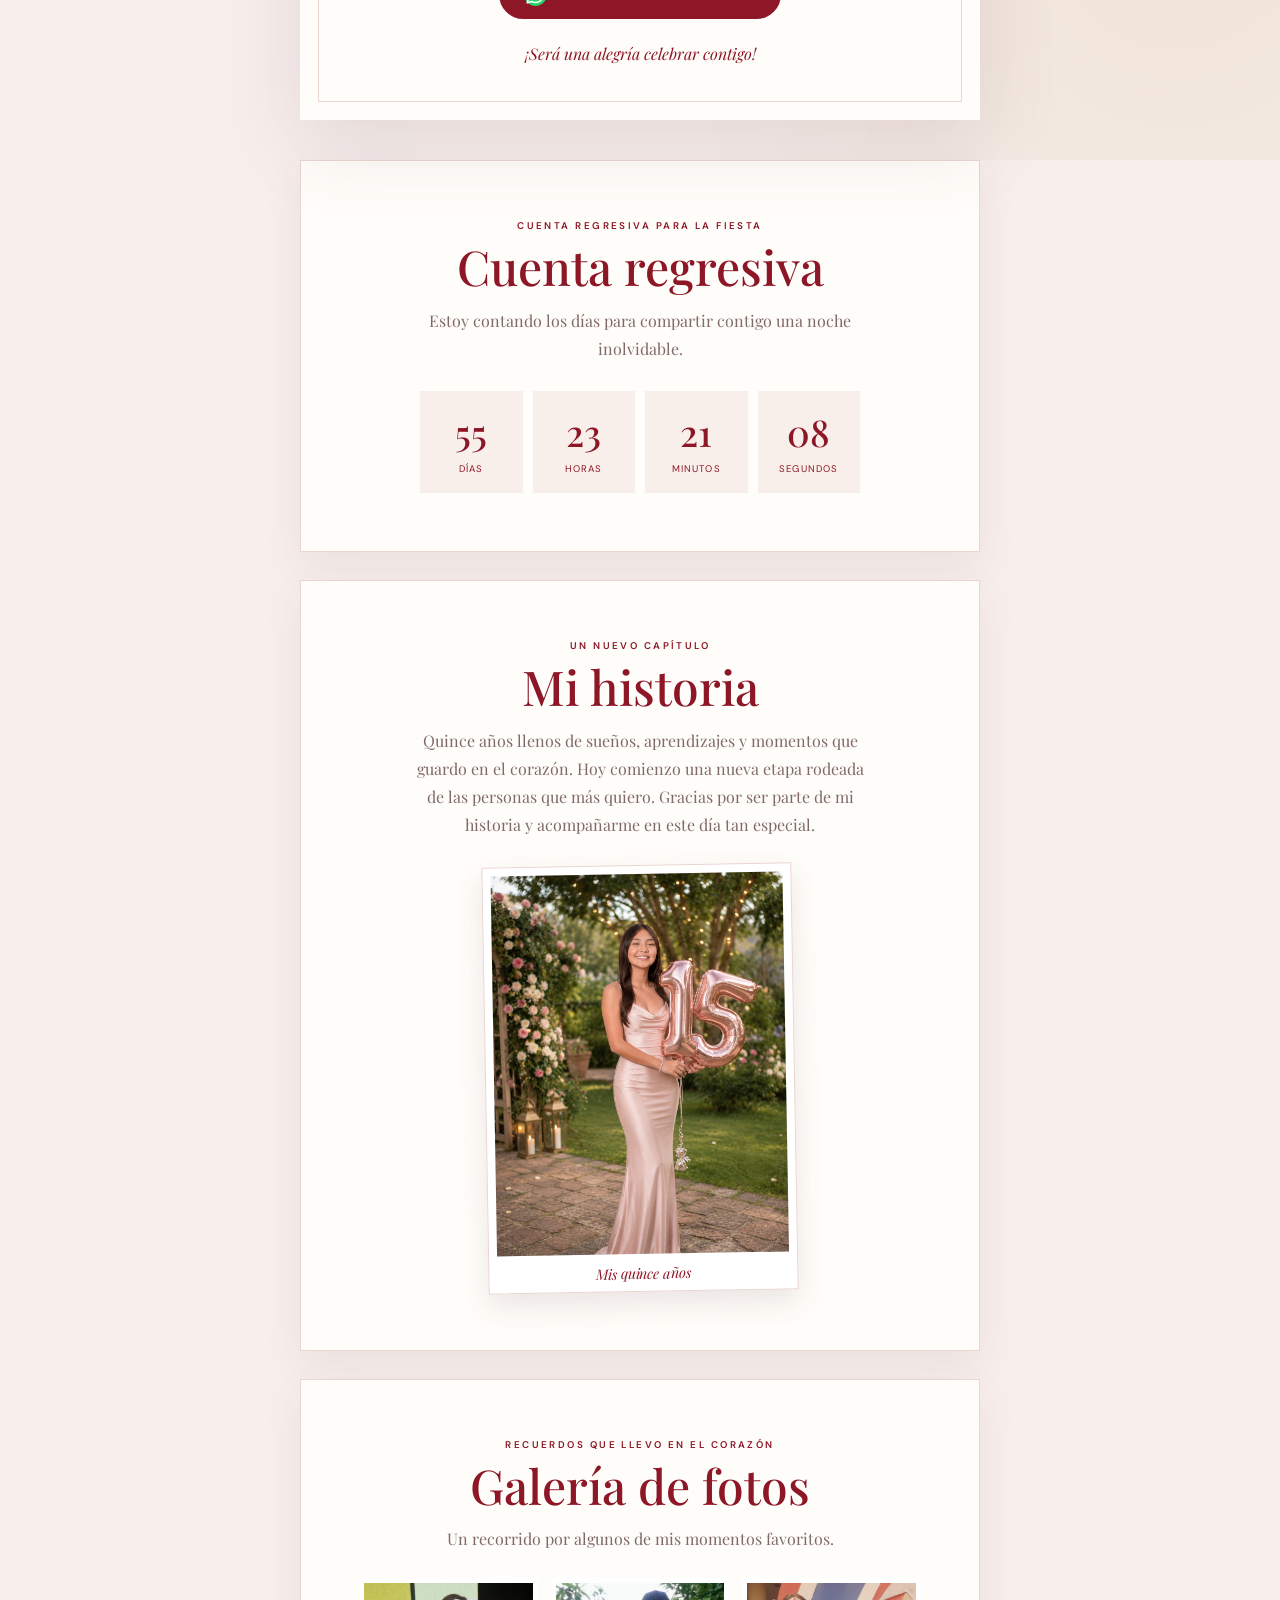
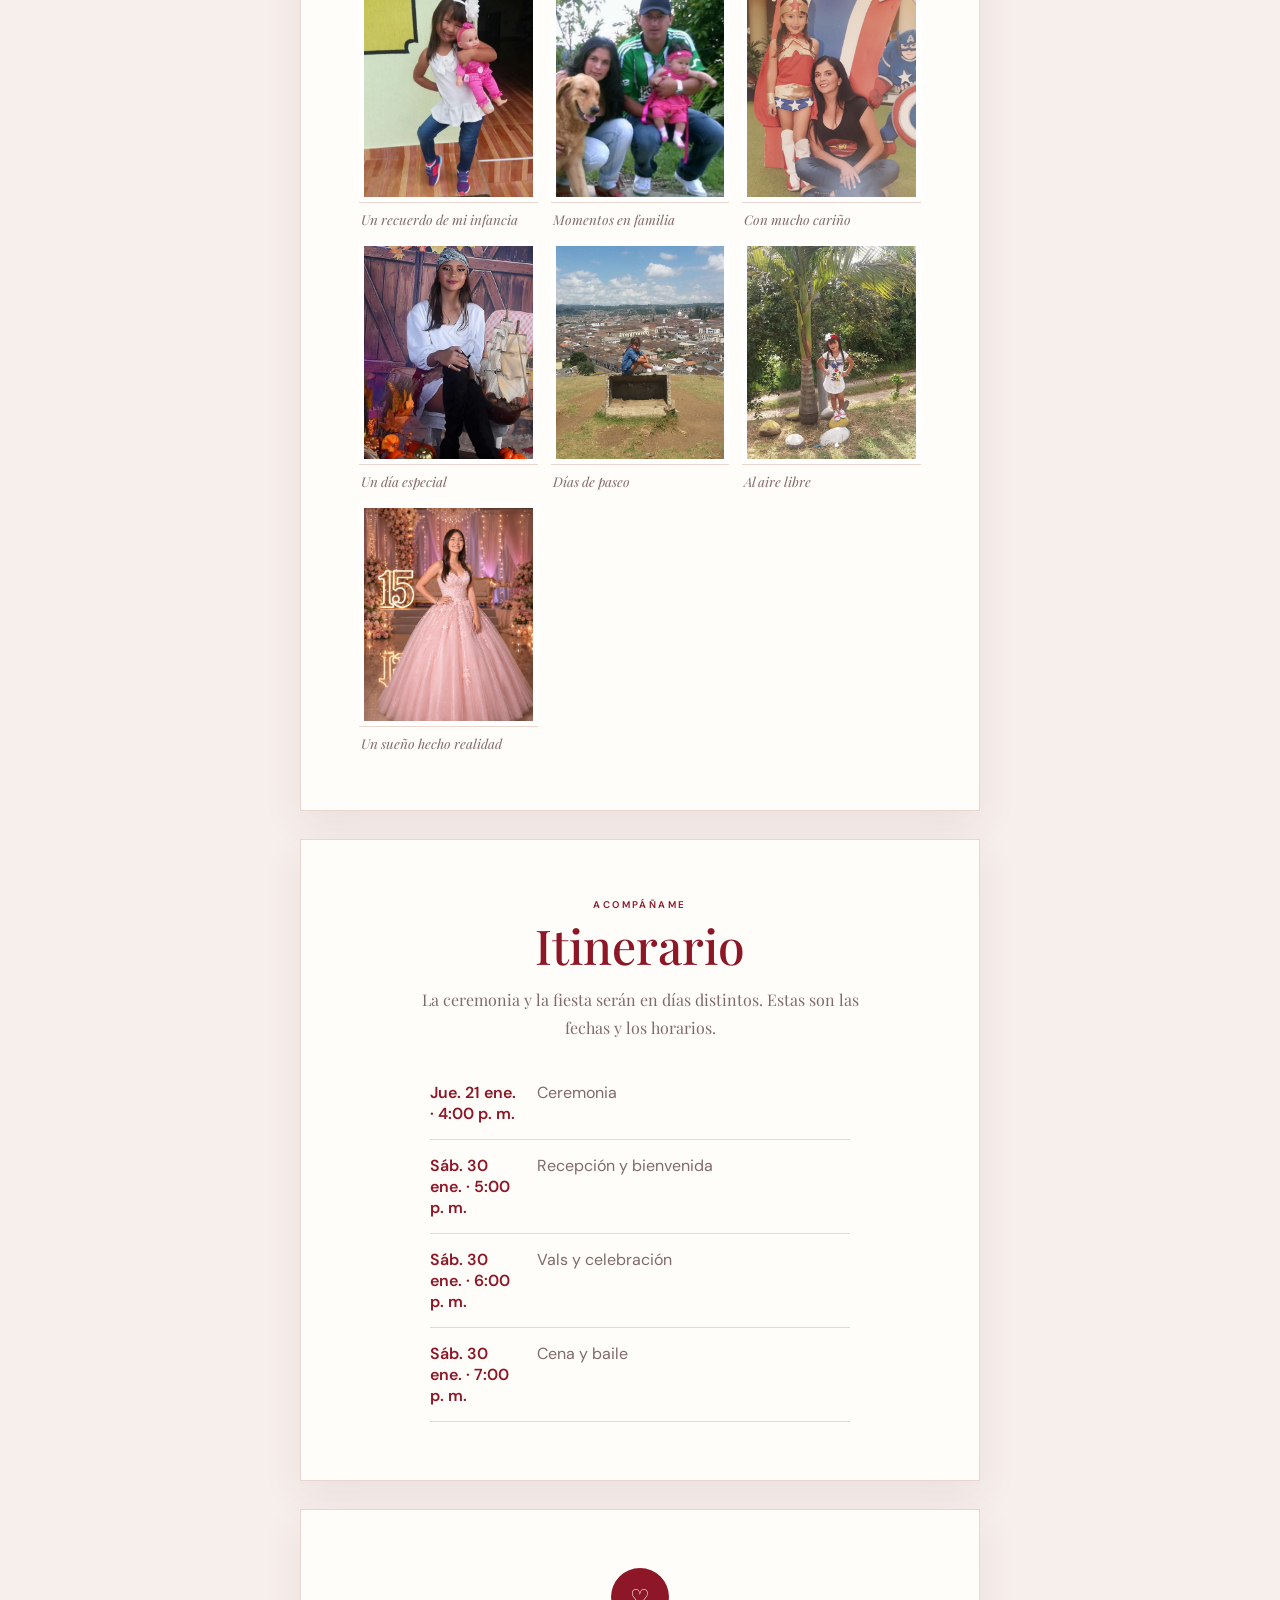
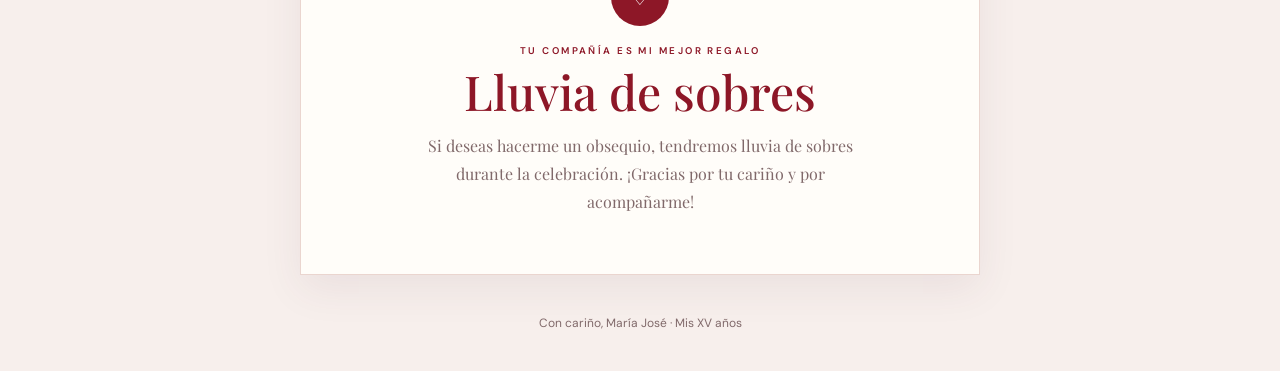
==== commit d31801f9: "Add background music control" ====
--- a/index.html
+++ b/index.html
@@ -183,6 +183,11 @@
     .rsvp-button svg { width: 25px; height: 25px; flex: none; }
     .rsvp-button:hover { background: #774257; transform: translateY(-2px); }
     .footer { margin: 24px 0 0; color: var(--rose-dark); font: italic 1rem 'Playfair Display', Georgia, serif; }
+    .music-button { position: fixed; z-index: 4; right: 18px; bottom: 18px; display: inline-flex; align-items: center; gap: 9px; padding: 11px 16px; color: white; background: var(--rose-dark); border: 1px solid rgba(255,255,255,.65); border-radius: 999px; box-shadow: 0 6px 20px rgba(59,32,34,.22); font: 600 .72rem 'DM Sans', sans-serif; letter-spacing: .05em; cursor: pointer; }
+    .music-button:hover { background: #701421; }
+    .music-button svg { width: 18px; height: 18px; }
+    .music-button[aria-pressed="true"] svg { animation: music-pulse 1s ease-in-out infinite alternate; }
+    @keyframes music-pulse { to { transform: scale(1.16); } }
     .site-nav { position: sticky; top: 0; z-index: 4; display: flex; justify-content: center; gap: 8px; flex-wrap: wrap; padding: 13px 16px; background: rgba(116, 21, 34, .97); box-shadow: 0 5px 20px rgba(59, 32, 34, .12); }
     .site-nav a { padding: 8px 12px; color: #fff8ef; border-radius: 999px; text-decoration: none; font-size: .72rem; letter-spacing: .04em; transition: background .2s; }
     .site-nav a:hover, .site-nav a:focus-visible { background: rgba(255,255,255,.16); outline: none; }
@@ -461,6 +466,11 @@
     </section>
   </main>
   <footer class="site-footer">Con cariño, María José · Mis XV años</footer>
+  <audio id="background-music" src="assets/audio/vals.mp3" preload="none" loop></audio>
+  <button class="music-button" id="music-toggle" type="button" aria-pressed="false" aria-label="Reproducir música">
+    <svg viewBox="0 0 24 24" fill="none" aria-hidden="true"><path d="M9 18V5l12-2v13" stroke="currentColor" stroke-width="1.8" stroke-linecap="round" stroke-linejoin="round"/><circle cx="6" cy="18" r="3" stroke="currentColor" stroke-width="1.8"/><circle cx="18" cy="16" r="3" stroke="currentColor" stroke-width="1.8"/></svg>
+    <span id="music-label">Música</span>
+  </button>
   <dialog class="photo-viewer" id="photo-viewer" aria-label="Foto ampliada">
     <button class="photo-viewer-close" id="photo-viewer-close" type="button" aria-label="Cerrar foto">×</button>
     <img id="photo-viewer-image" src="" alt="">
@@ -485,6 +495,9 @@
     const guestCount = document.getElementById('guest-count');
     const rsvpButton = document.getElementById('rsvp-button');
     const openButton = document.getElementById('open-invitation');
+    const backgroundMusic = document.getElementById('background-music');
+    const musicToggle = document.getElementById('music-toggle');
+    const musicLabel = document.getElementById('music-label');
     const inviteParams = new URLSearchParams(window.location.search);
     const invitee = (inviteParams.get('invitado') || '').trim();
     const invitedPeople = Number.parseInt(inviteParams.get('personas'), 10);
@@ -519,7 +532,29 @@
 
     openButton.addEventListener('click', () => {
       welcome.classList.add('is-open');
+      playMusic();
       window.setTimeout(() => document.querySelector('.name').scrollIntoView({ behavior: 'smooth', block: 'center' }), 450);
+    });
+
+    async function playMusic() {
+      try {
+        await backgroundMusic.play();
+        musicToggle.setAttribute('aria-pressed', 'true');
+        musicToggle.setAttribute('aria-label', 'Pausar música');
+        musicLabel.textContent = 'Pausar música';
+      } catch {
+        musicLabel.textContent = 'Activar música';
+      }
+    }
+    musicToggle.addEventListener('click', async () => {
+      if (backgroundMusic.paused) {
+        await playMusic();
+      } else {
+        backgroundMusic.pause();
+        musicToggle.setAttribute('aria-pressed', 'false');
+        musicToggle.setAttribute('aria-label', 'Reproducir música');
+        musicLabel.textContent = 'Música';
+      }
     });
 
     const photoViewer = document.getElementById('photo-viewer');
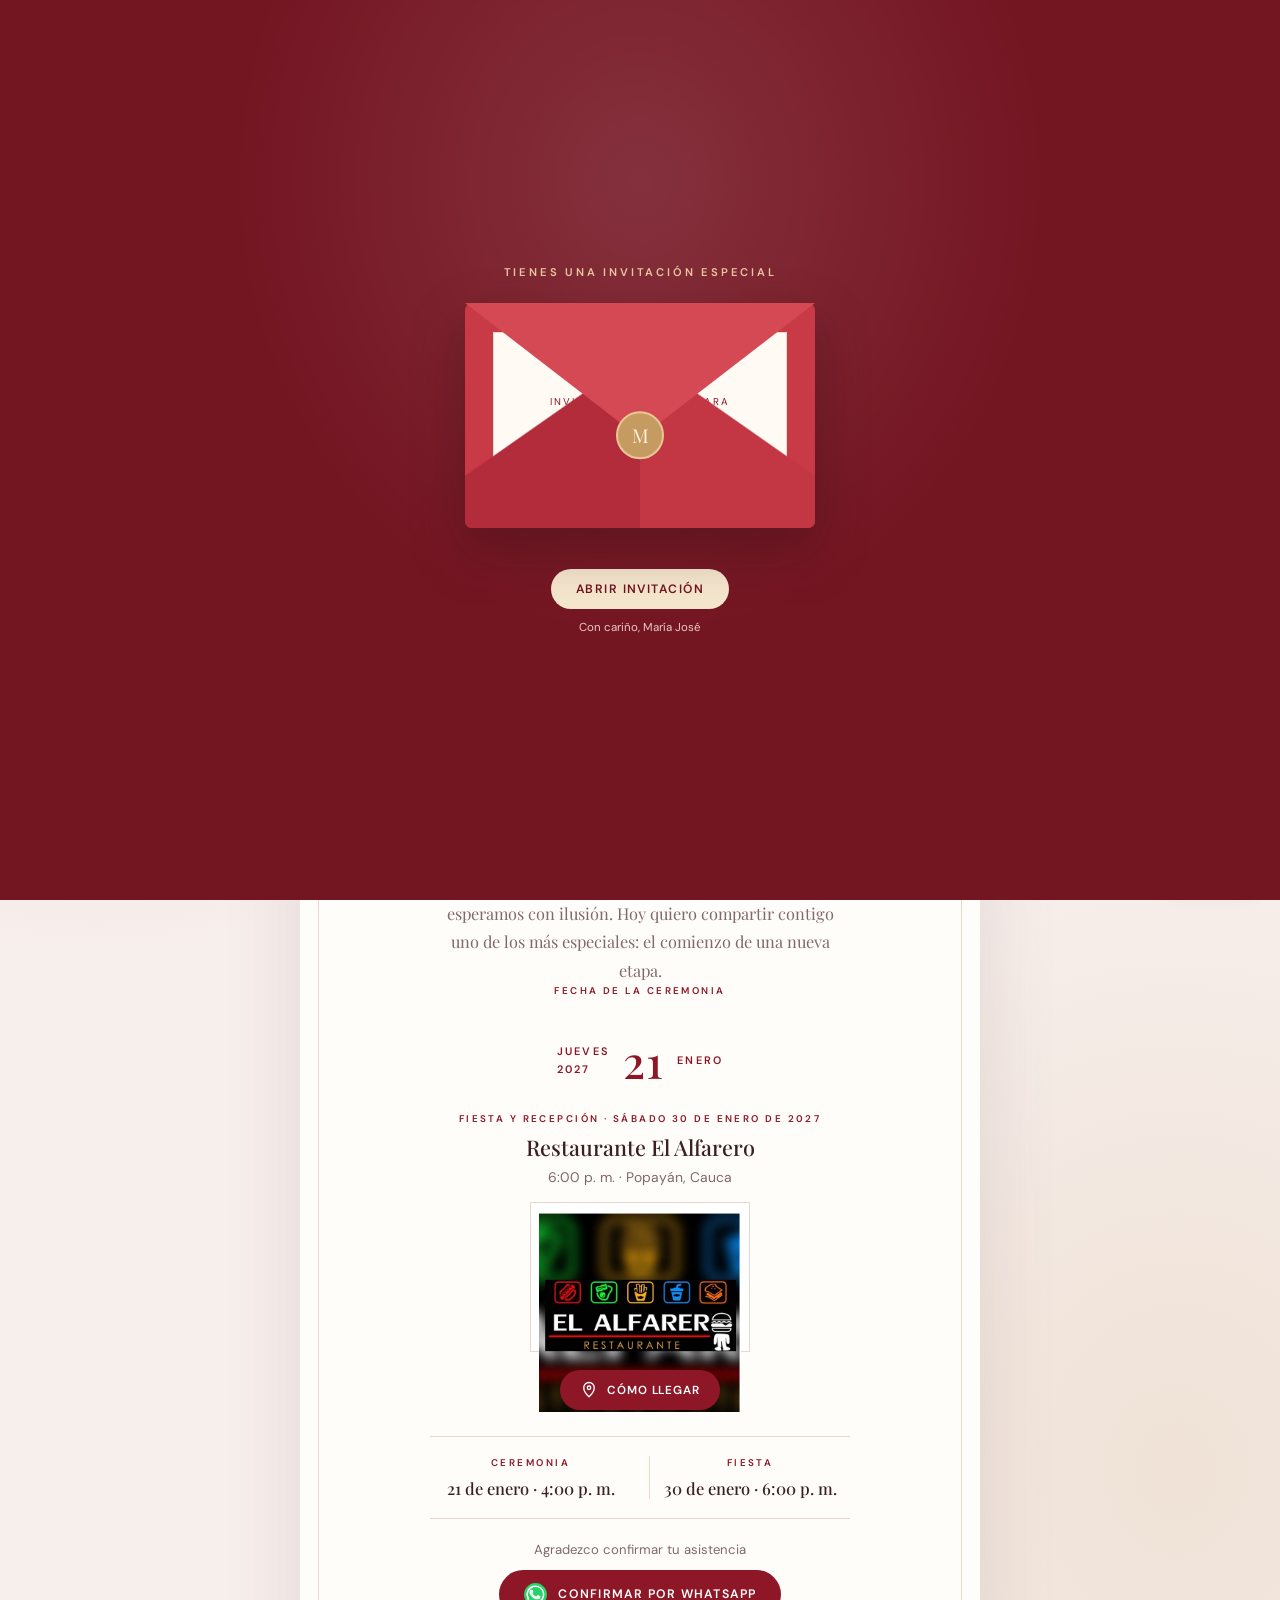
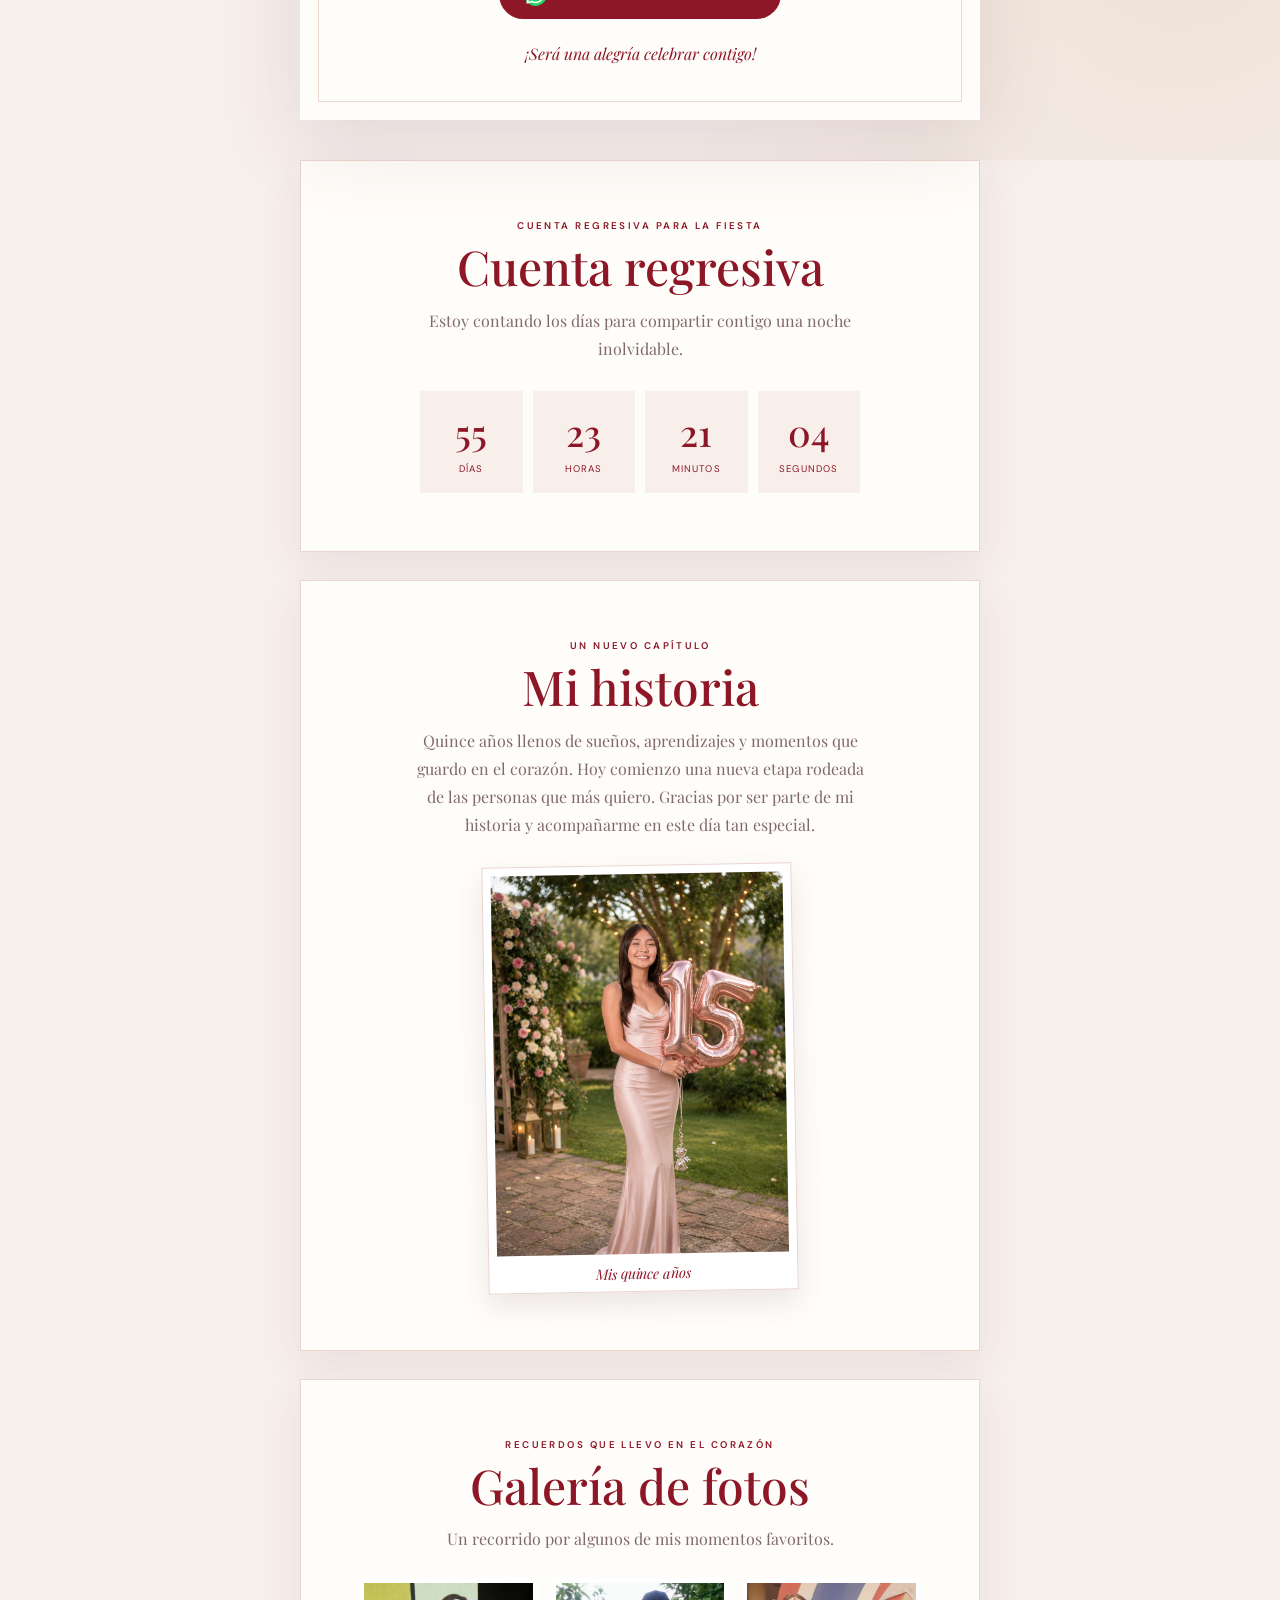
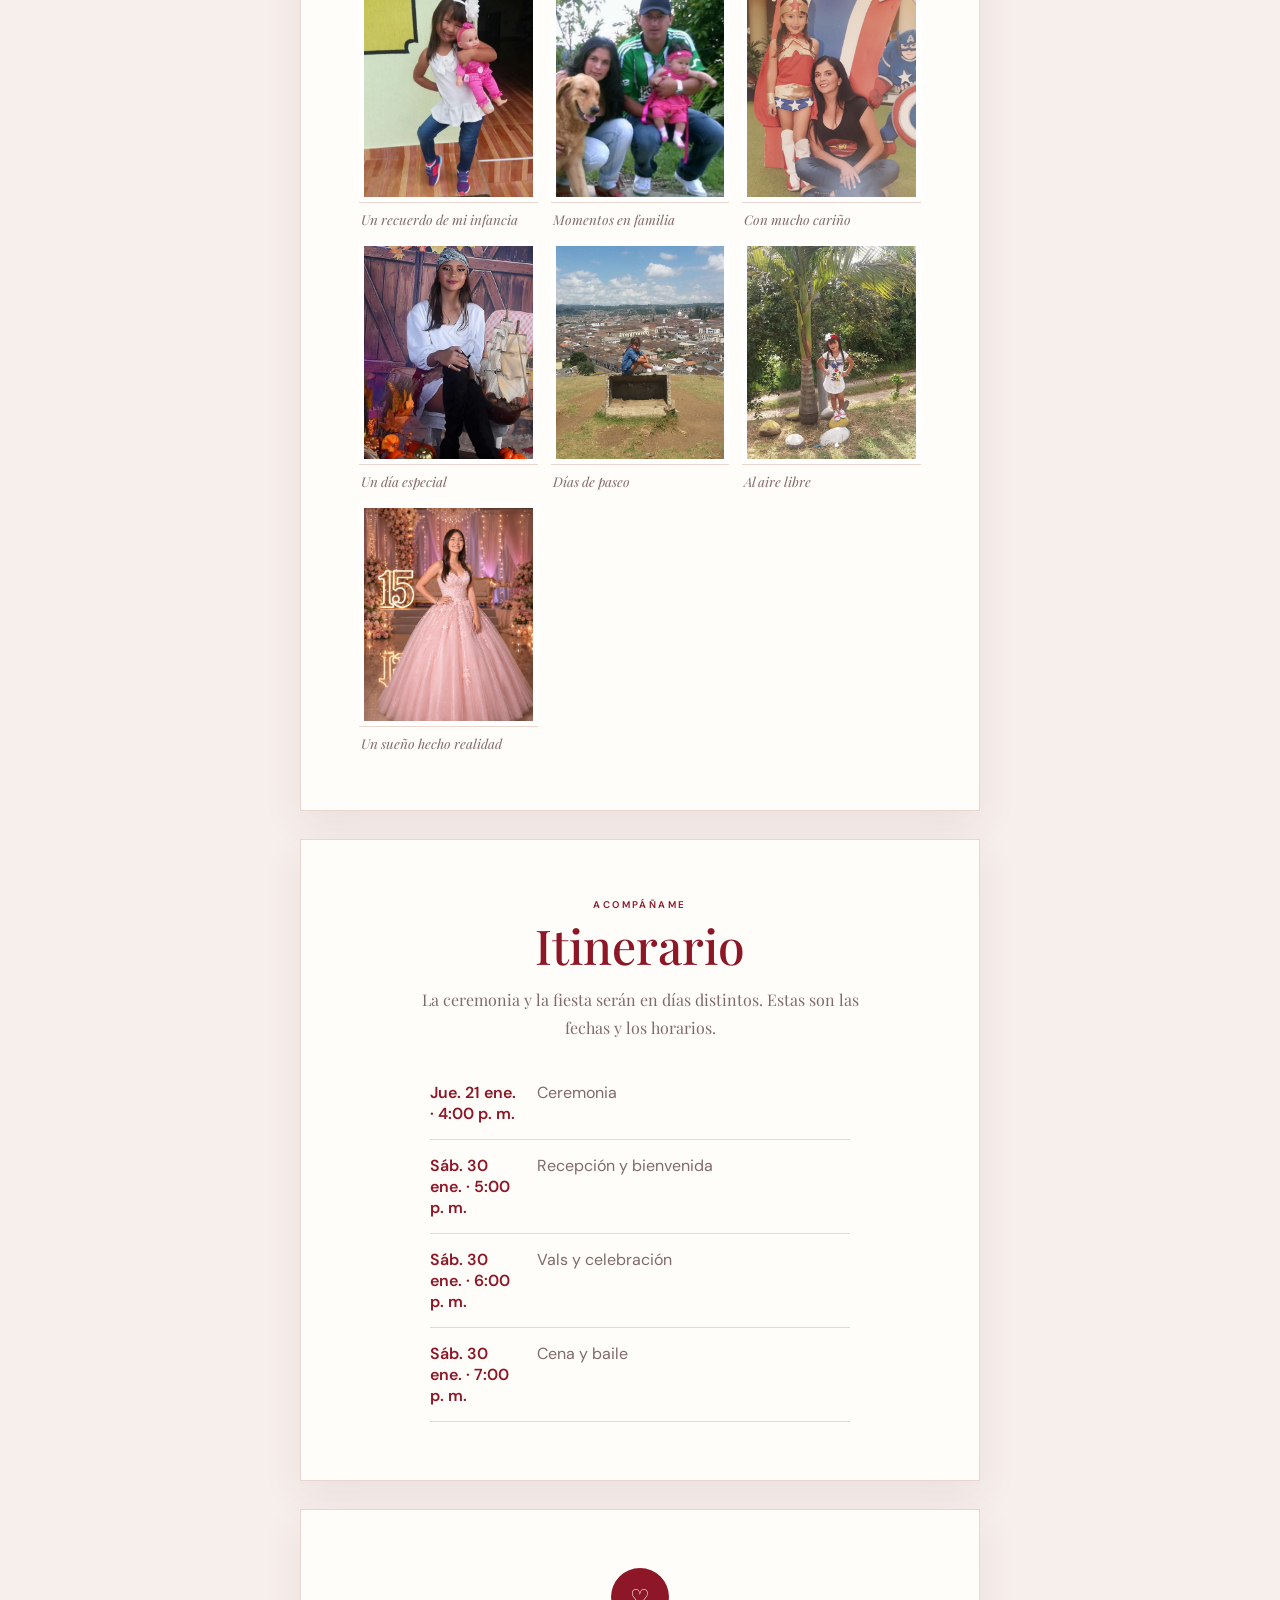
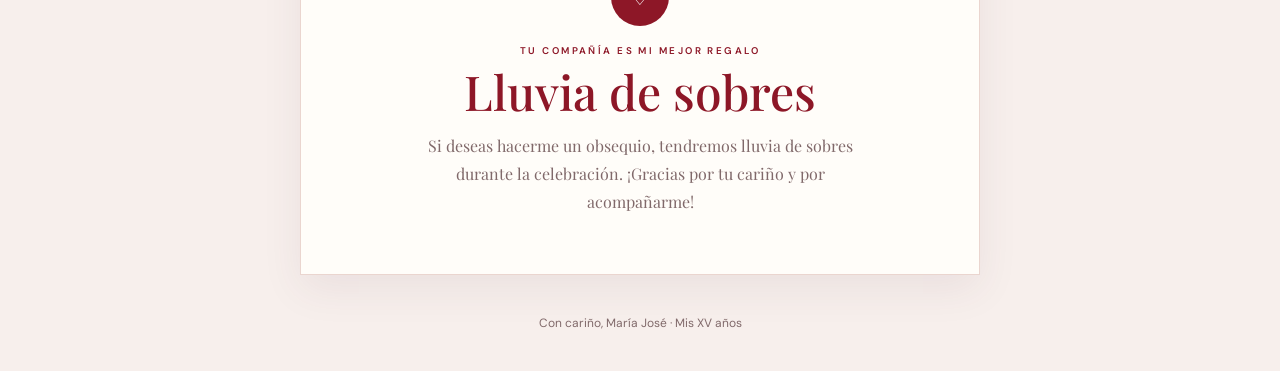
==== commit 5bc8c69d: "Use animated GIF for invitation cover" ====
--- a/index.html
+++ b/index.html
@@ -348,7 +348,7 @@
     <section class="page" id="inicio">
     <article class="invitation" aria-label="Invitación a una celebración de quince años">
       <div class="inner">
-        <div class="cover-frame"><img class="cover-photo" src="assets/img/portadamajo.png" alt="María José en su vestido de quinceañera"></div>
+        <div class="cover-frame"><img class="cover-photo" src="assets/img/Giro%20de%20quincea%C3%B1era%20en%20sal%C3%B3n%20rom%C3%A1ntico.gif" alt="María José girando en su vestido de quinceañera"></div>
         <svg class="ornament" viewBox="0 0 120 70" fill="none" aria-hidden="true">
           <path d="M60 62C48 49 27 34 27 19c0-8 6-13 13-13 9 0 15 8 20 16 5-8 11-16 20-16 7 0 13 5 13 13 0 15-21 30-33 43Z" stroke="currentColor" stroke-width="1.4"/>
           <path d="M60 60V26M60 42c-8-9-16-13-25-15M60 48c8-10 16-15 26-18" stroke="currentColor" stroke-width="1.2"/>
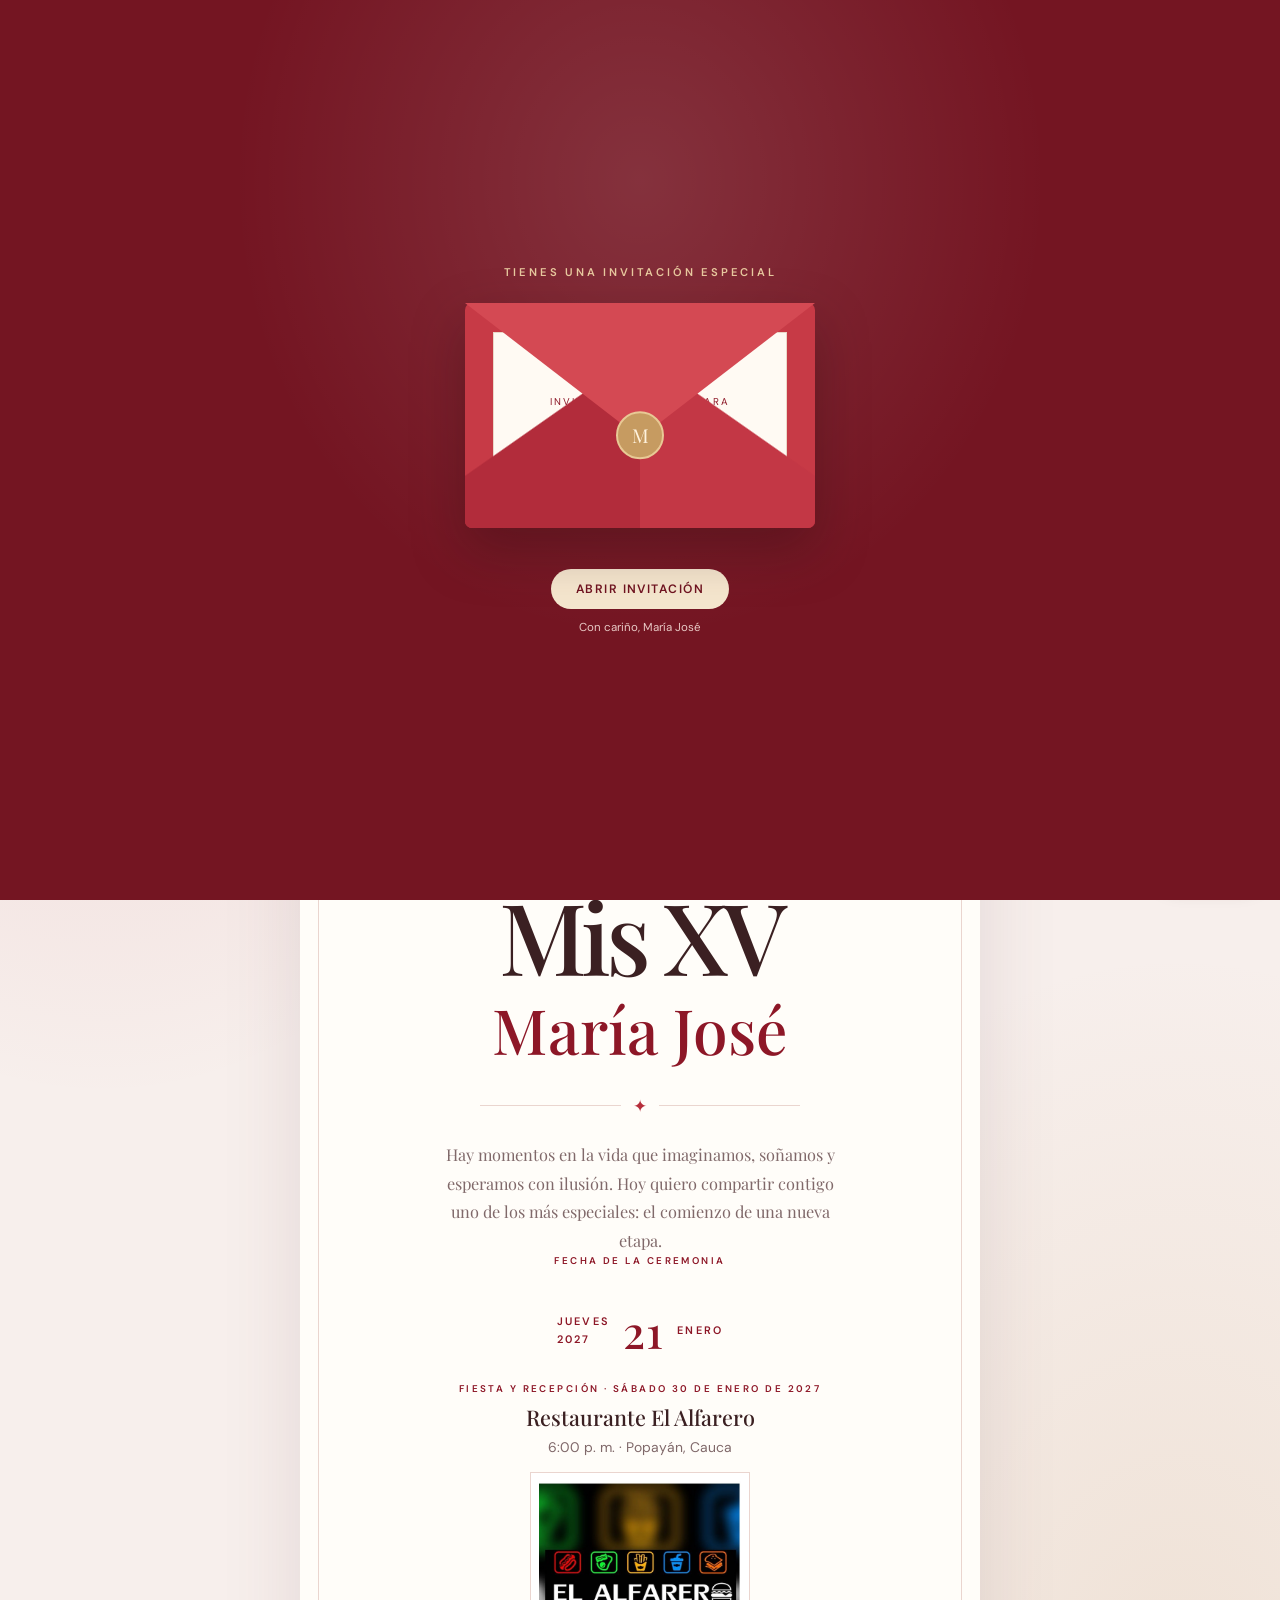
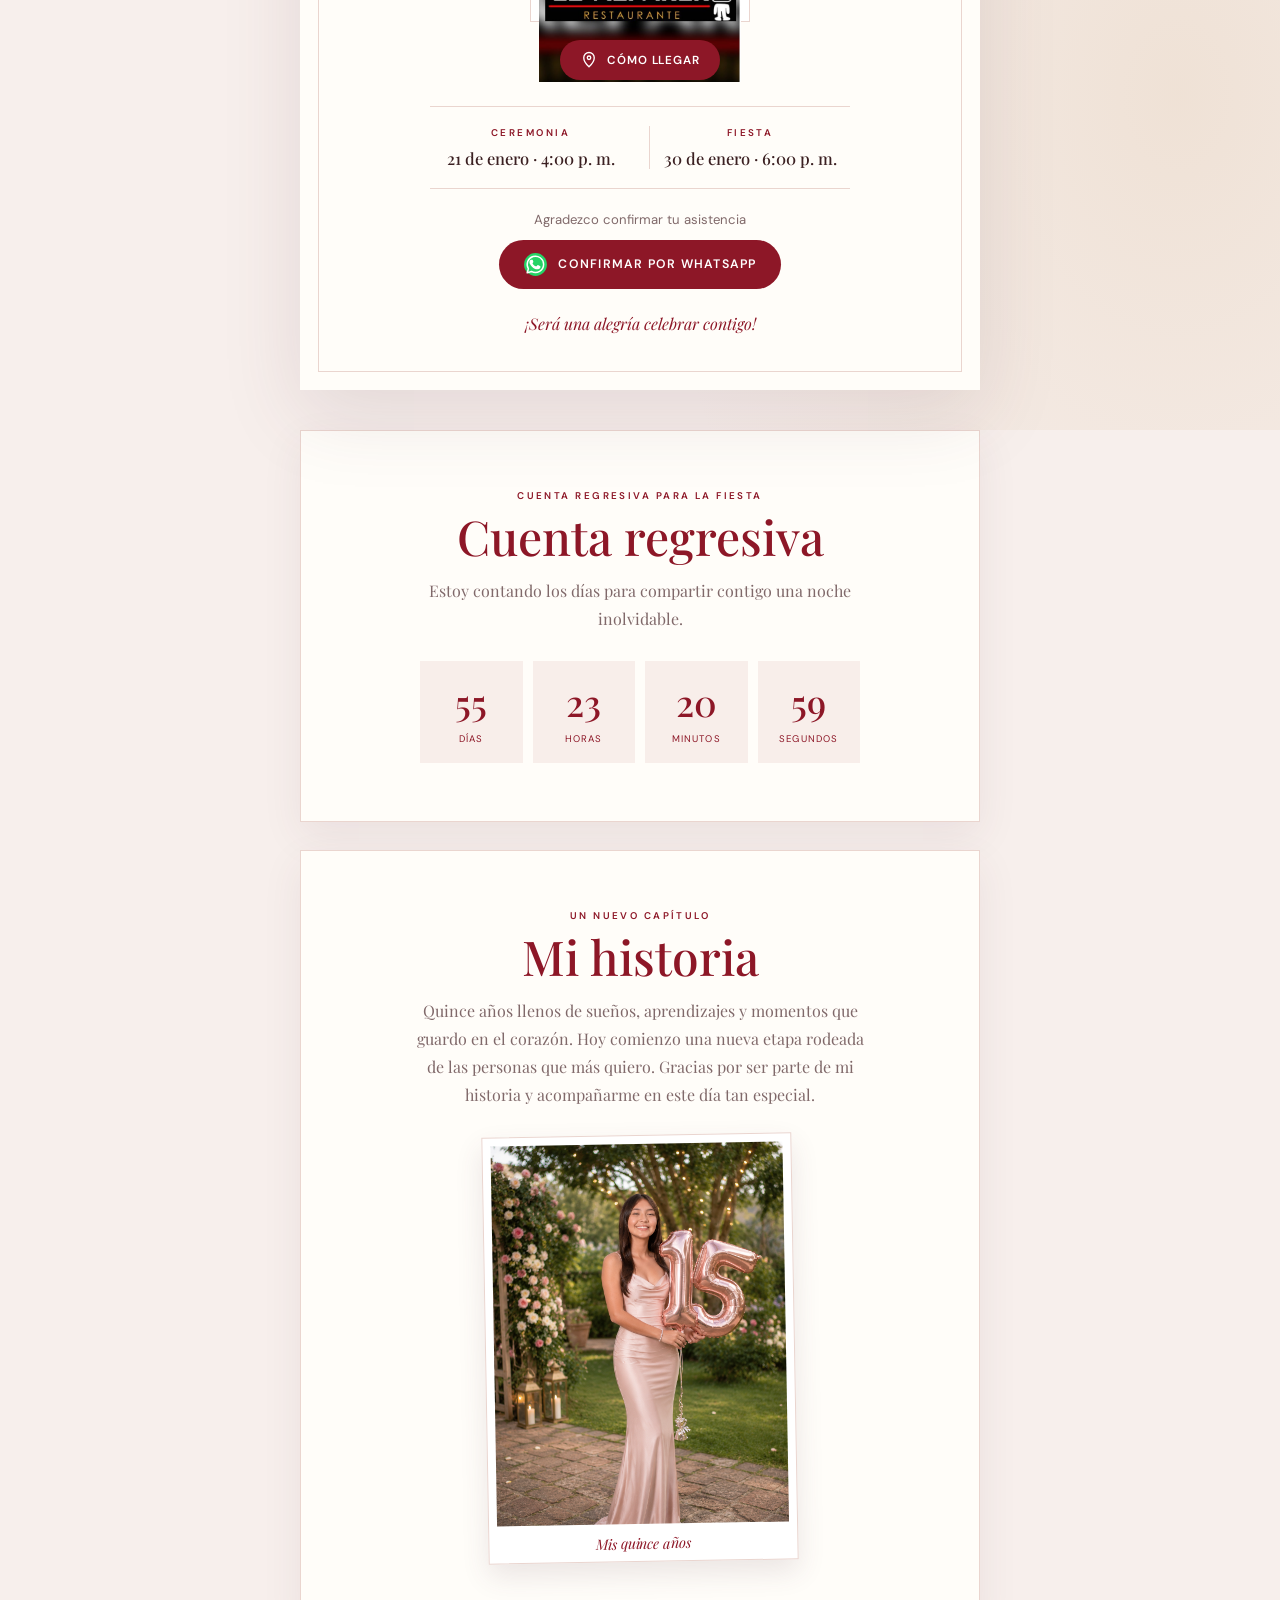
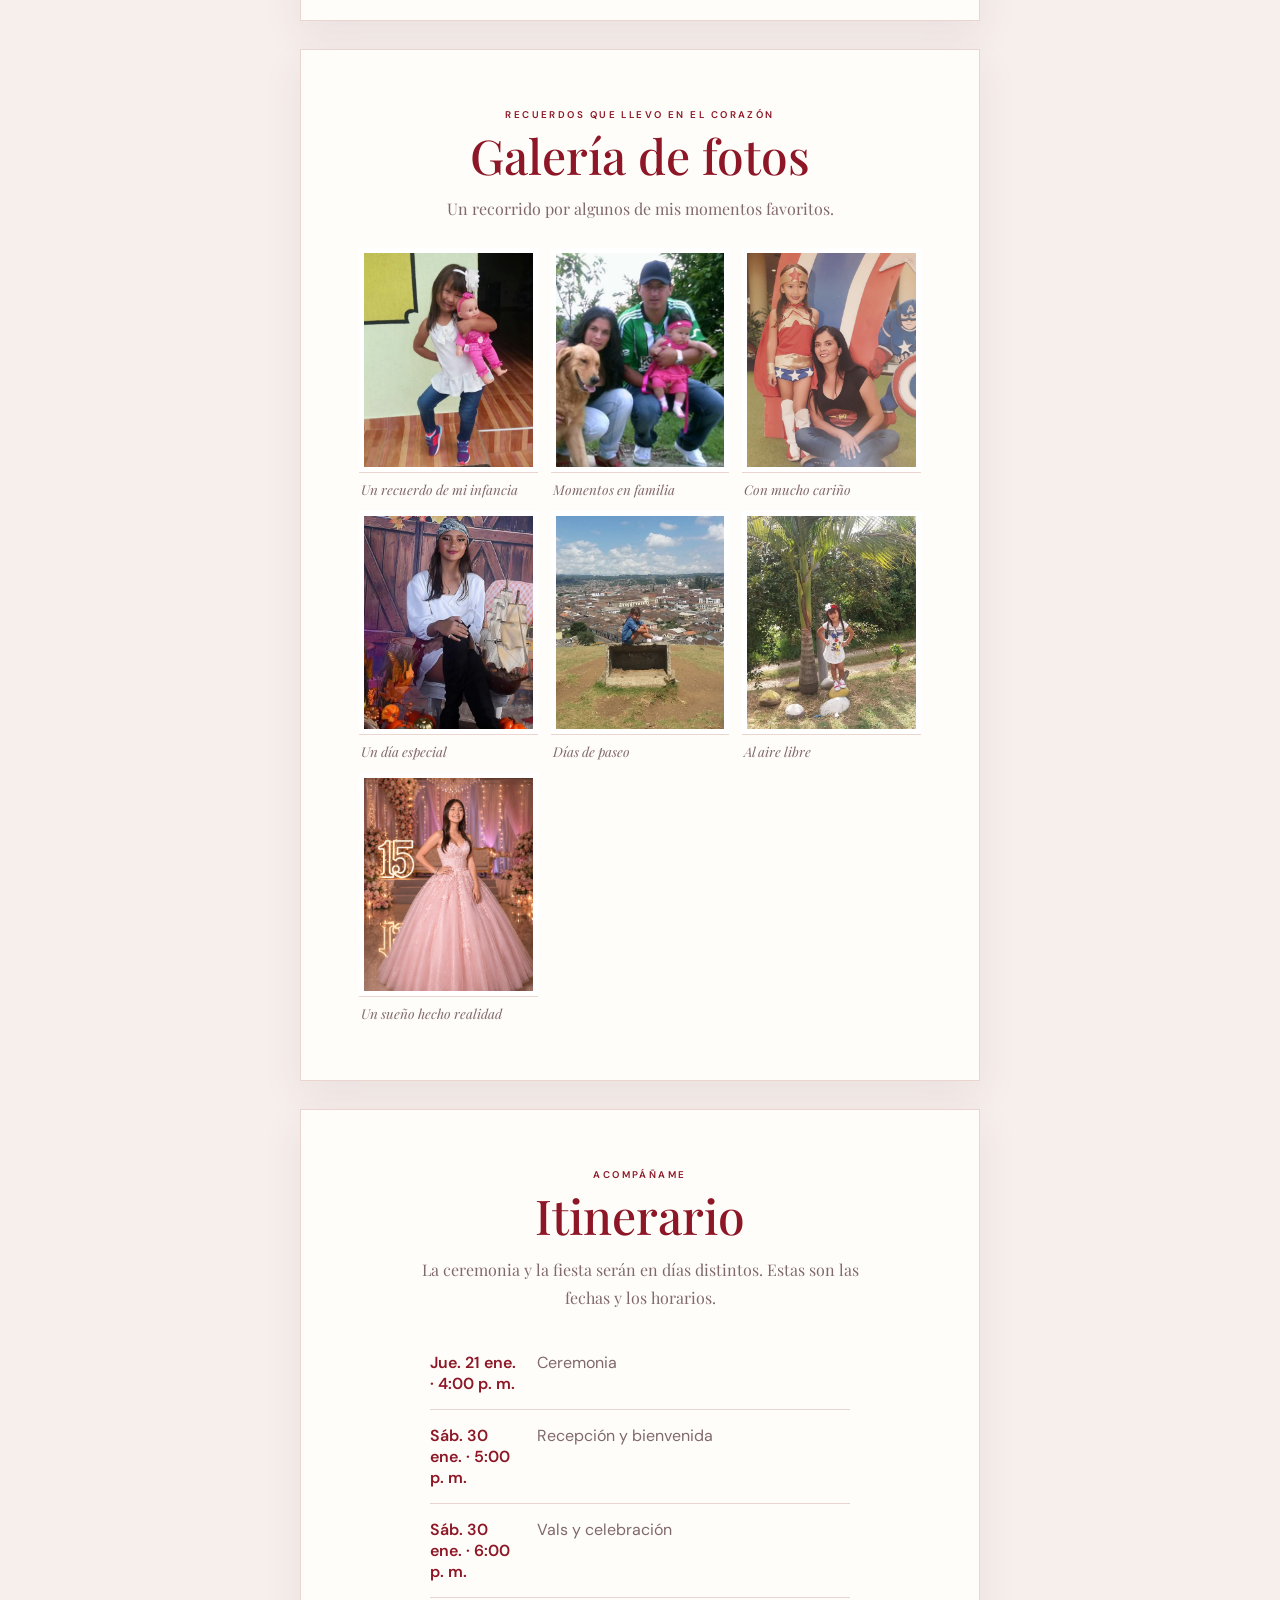
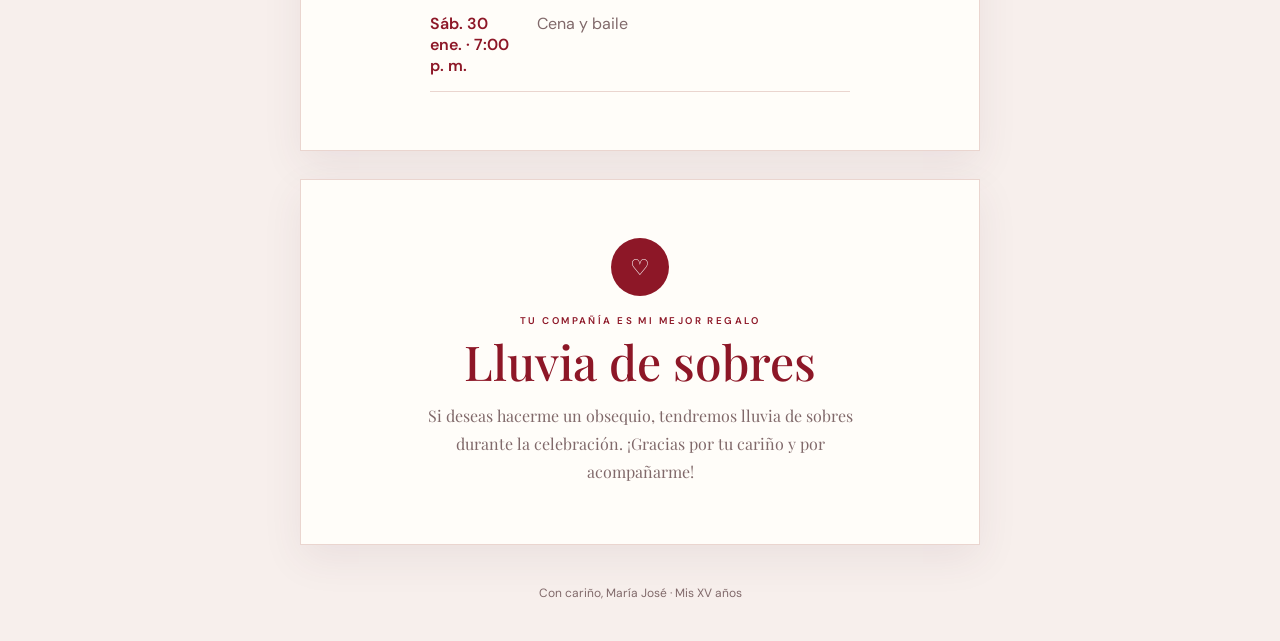
==== commit ea821bc5: "Show full animated cover without cropping" ====
--- a/index.html
+++ b/index.html
@@ -60,24 +60,19 @@
       text-align: center;
     }
     .cover-frame {
-      width: calc(100% + clamp(44px, 16vw, 144px));
-      height: clamp(230px, 48vw, 360px);
-      margin: -54px calc(clamp(22px, 8vw, 72px) * -1) 34px;
+      width: min(100%, 420px);
+      aspect-ratio: 2 / 3;
+      margin: -54px auto 34px;
       overflow: hidden;
+      background: var(--blush);
       border-bottom: 4px solid var(--rose-dark);
     }
     .cover-photo {
       display: block;
       width: 100%;
       height: 100%;
-      object-fit: cover;
-      object-position: 50% 44%;
-      animation: cover-pan 16s ease-in-out infinite alternate;
-      will-change: transform, object-position;
-    }
-    @keyframes cover-pan {
-      from { transform: scale(1.02); object-position: 50% 44%; }
-      to { transform: scale(1.1); object-position: 50% 38%; }
+      object-fit: contain;
+      object-position: center;
     }
     @media (prefers-reduced-motion: reduce) {
       .cover-photo { animation: none; }
@@ -303,7 +298,7 @@
       .invitation { padding: 11px; }
       .invitation::before { inset: 11px; }
       .inner { min-height: 0; padding: 43px 20px 31px; }
-      .cover-frame { width: calc(100% + 40px); height: 255px; margin: -43px -20px 28px; }
+      .cover-frame { width: min(100%, 320px); margin: -43px auto 28px; }
       .ornament { width: 88px; height: 52px; }
       .message { font-size: .96rem; }
       .gallery-grid { grid-template-columns: repeat(2, minmax(0, 1fr)); gap: 11px; }
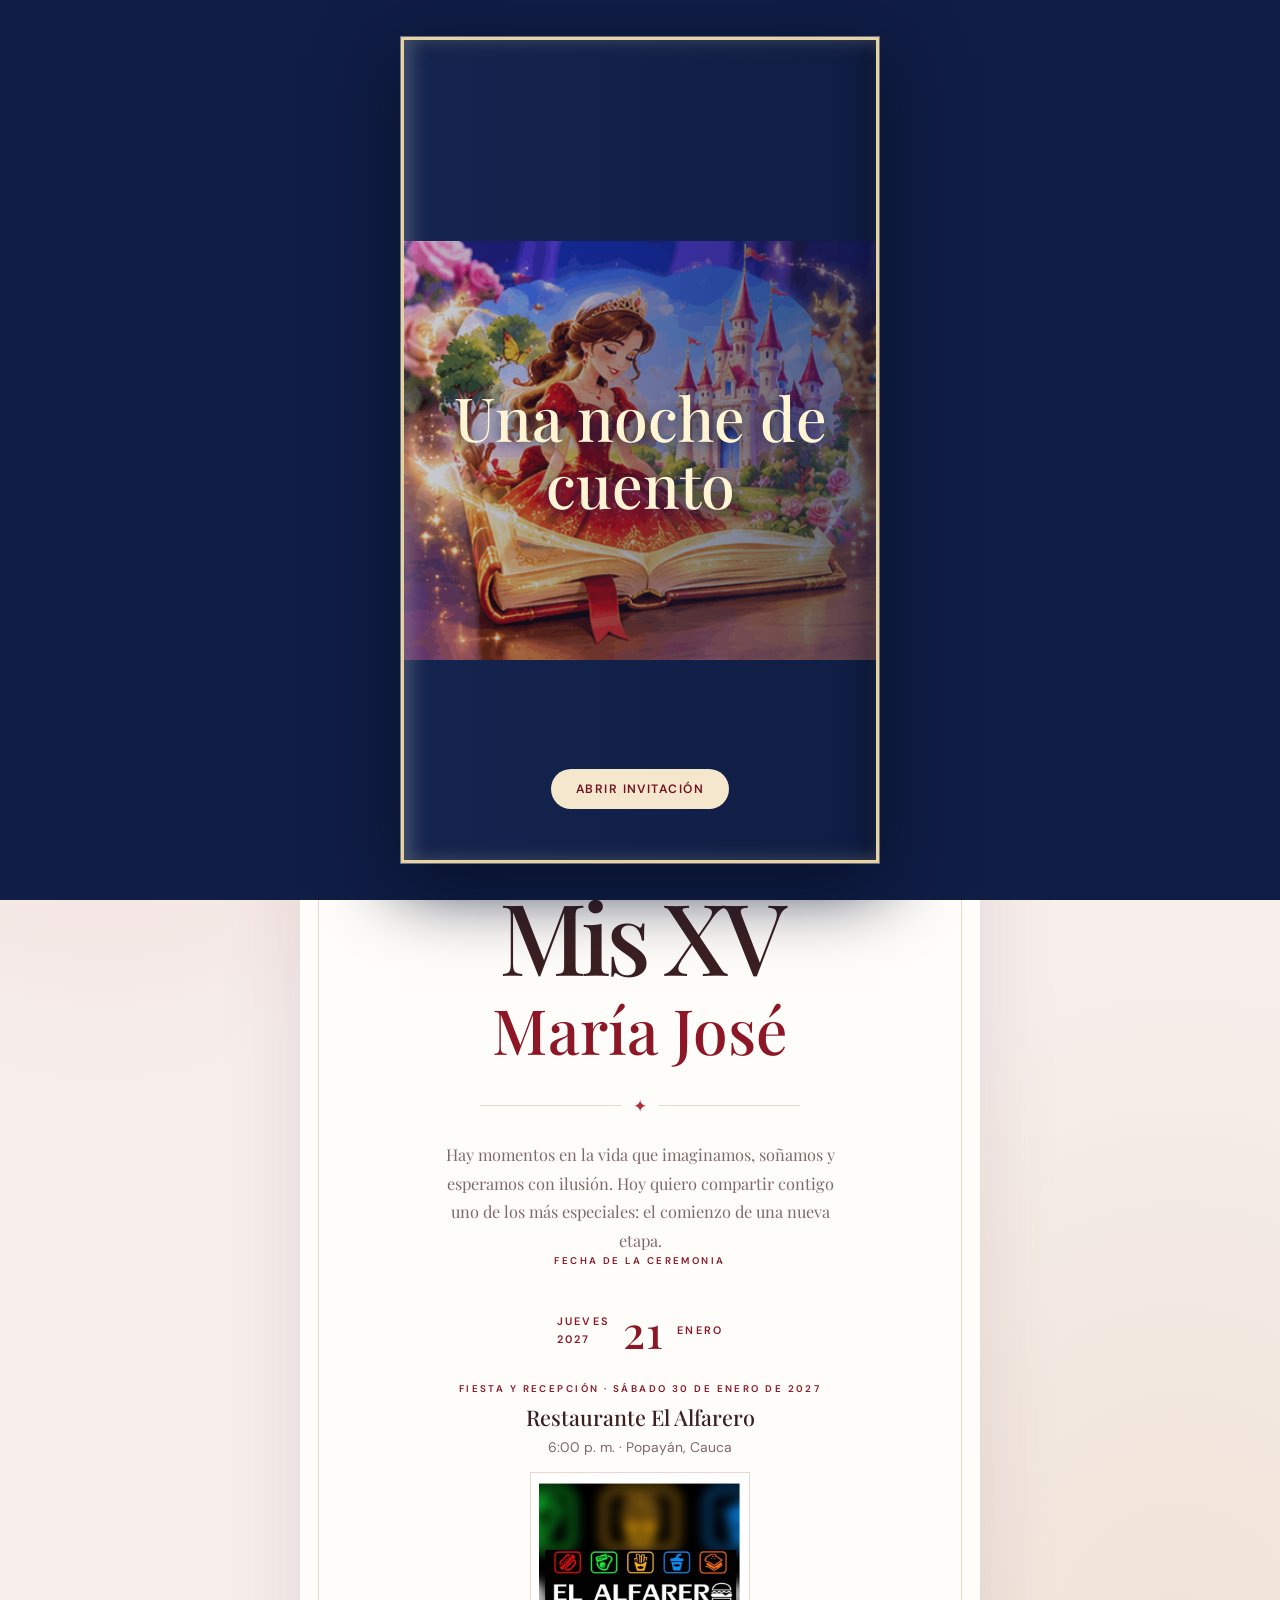
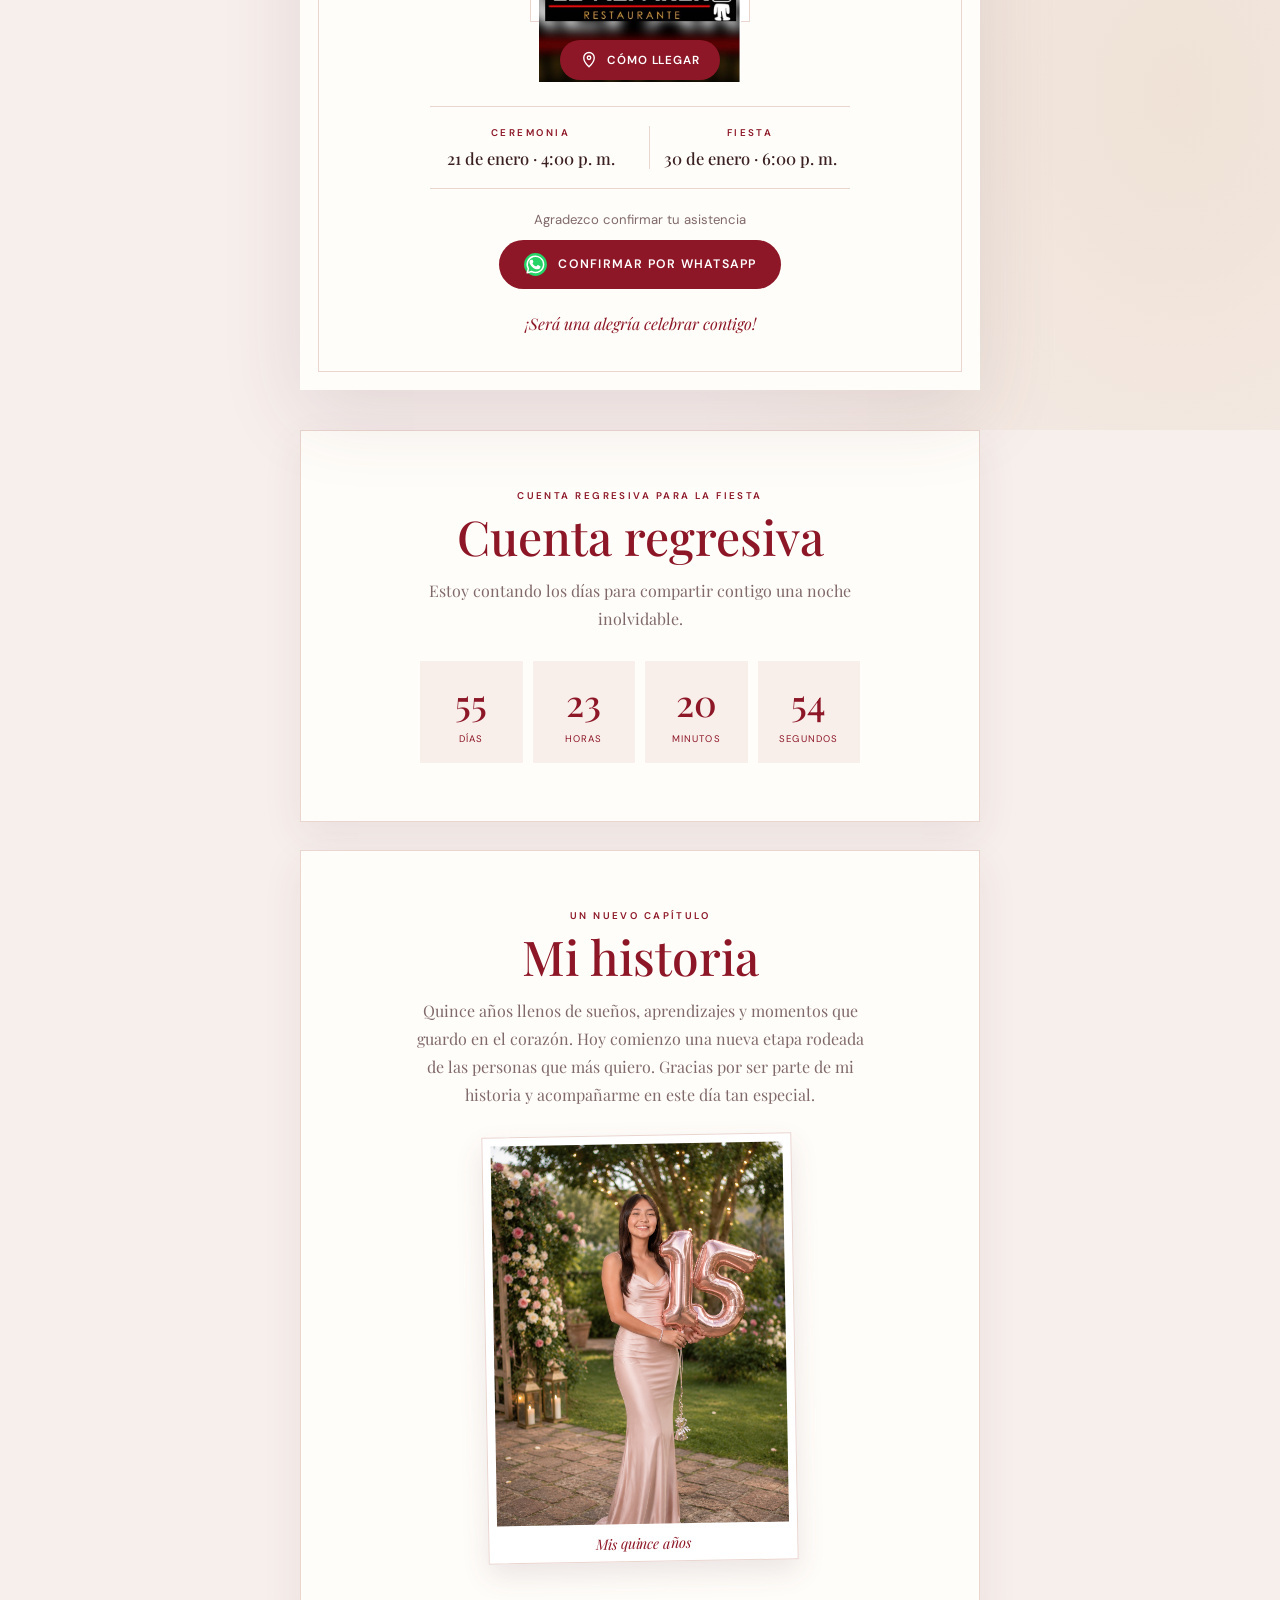
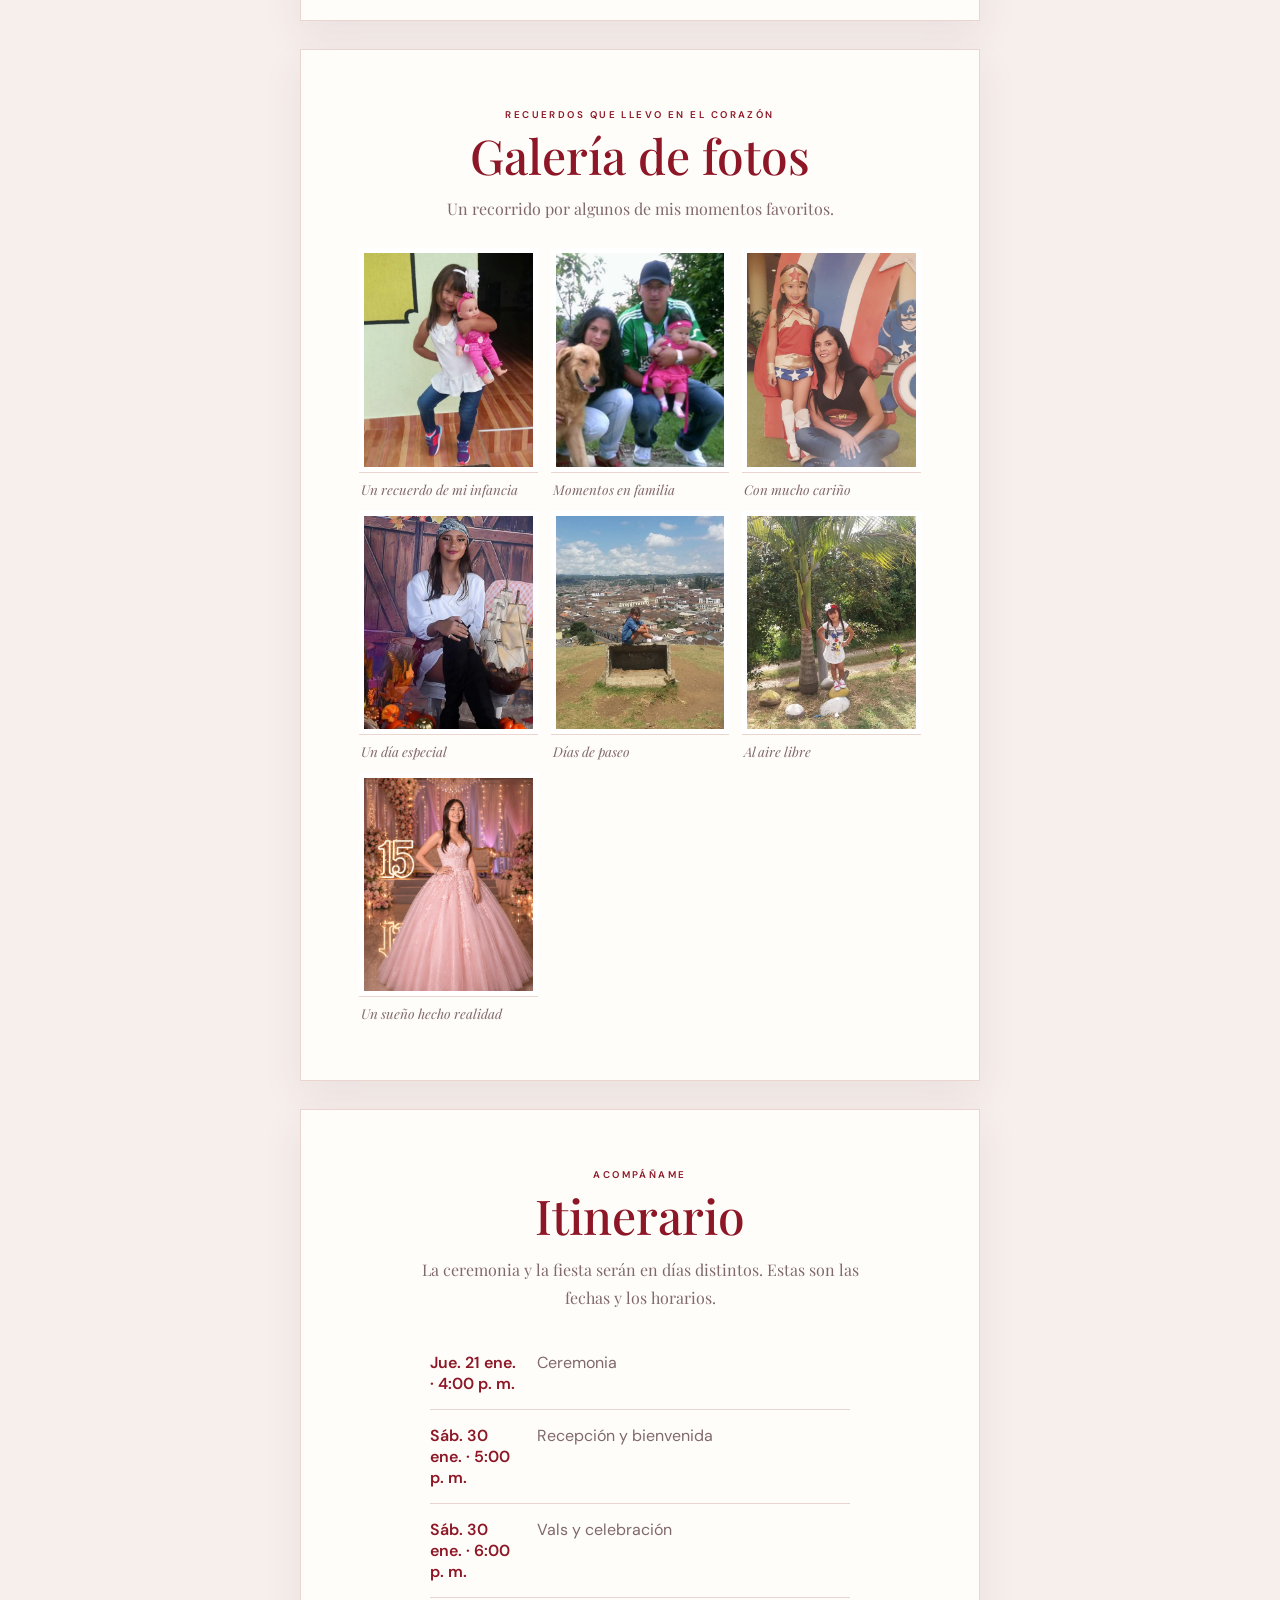
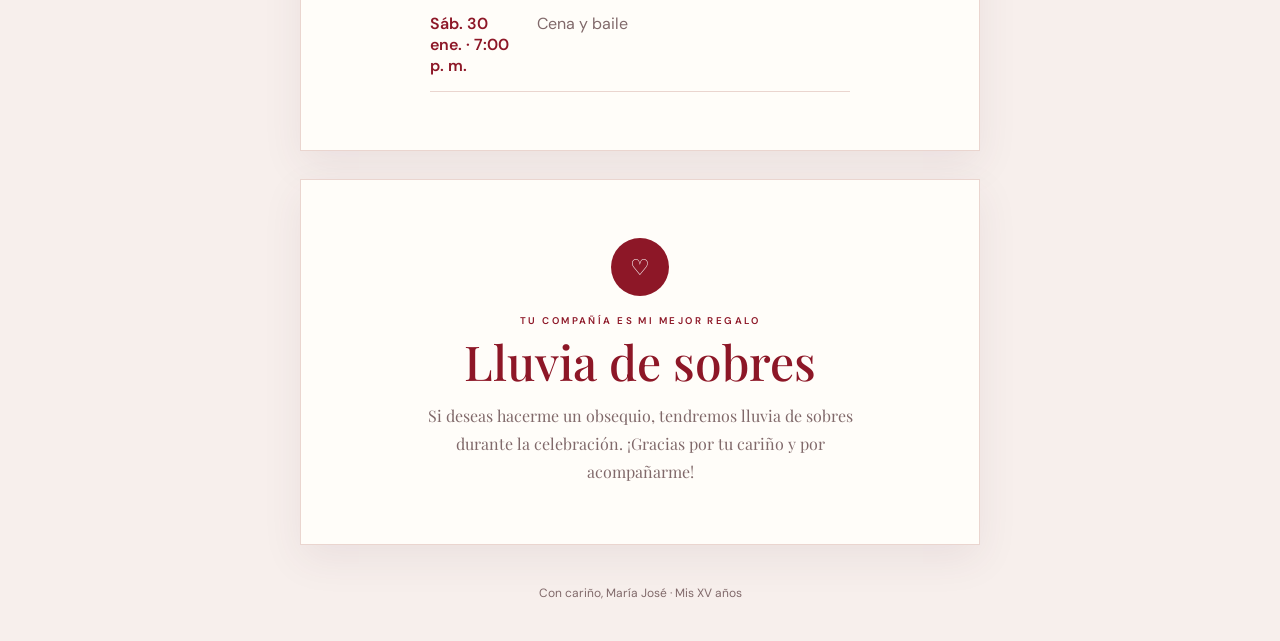
==== commit 22cc6fd9: "Actualizar invitación con narrativa de princesa" ====
--- a/index.html
+++ b/index.html
@@ -1,4 +1,4 @@
-<!doctype html>
+﻿<!doctype html>
 <html lang="es">
 <head>
   <meta charset="utf-8">
@@ -240,10 +240,10 @@
       display: grid;
       place-items: center;
       padding: 24px;
-      background: radial-gradient(ellipse at 50% 20%, rgba(255,255,255,.12), transparent 45%), #741522;
-      transition: opacity .65s ease, visibility .65s ease;
-    }
-    .welcome.is-open { opacity: 0; visibility: hidden; pointer-events: none; }
+      background: #101d45;
+      transition: none;
+    }
+    .welcome.is-open { display:none; }
     .welcome-card { width: min(100%, 440px); text-align: center; color: #fff9f1; }
     .welcome-card .eyebrow { color: #e8c99f; margin-bottom: 24px; }
     .envelope {
@@ -292,6 +292,34 @@
     }
     .open-button:hover { background: white; transform: translateY(-2px); }
     .hint { margin: 11px 0 0; color: #e8c9c5; font-size: .72rem; }
+    .welcome-card .eyebrow,.envelope,.welcome-card .hint { display:none; }
+    .welcome-card { position:relative; width:min(100%,480px); min-height:min(92vh,850px); display:flex; flex-direction:column; justify-content:flex-end; align-items:center; padding:32px 20px 54px; background-color:#15254f; background-image:linear-gradient(0deg,rgba(9,22,55,.7),rgba(9,22,55,0) 68%),url('assets/img/Cuento%20m%C3%A1gico%20cobra%20vida%20en%20un%20libro%20animado-2.gif'); background-size:cover,contain; background-position:center; background-repeat:no-repeat; border:1px solid rgba(255,255,255,.35); box-shadow:0 20px 70px #07112b; transform-style:preserve-3d; perspective:1400px; }
+    .welcome-card::after { content:''; position:absolute; z-index:1; inset:0; transform-origin:left center; background-color:#15254f; background-image:linear-gradient(90deg,rgba(17,33,75,.2),rgba(13,25,63,.65)),url('assets/img/Cuento%20m%C3%A1gico%20cobra%20vida%20en%20un%20libro%20animado-2.gif'); background-size:cover,contain; background-position:center; background-repeat:no-repeat; border:3px solid #e8d39d; box-shadow:inset 8px 0 18px rgba(255,255,255,.22),inset -12px 0 25px rgba(0,0,0,.25); transition:transform 1.25s cubic-bezier(.2,.7,.15,1),filter 1s; backface-visibility:hidden; pointer-events:none; }
+    .welcome.book-open .welcome-card::after { transform:rotateY(-165deg); filter:brightness(.7); }
+    .welcome.book-open .welcome-card { box-shadow:0 30px 100px #050b1d; }
+    .welcome.book-open .welcome-card::before { opacity:0; }
+    .welcome-card::before { content:'Una noche de cuento'; margin:0 0 18px; color:#fff4d4; font:500 clamp(2rem,8vw,3.8rem)/1.1 'Playfair Display',Georgia,serif; text-shadow:0 2px 15px #142752; }
+    .welcome-card > * { position:relative; z-index:2; }
+    .welcome-card::before { position:absolute; z-index:2; inset:42% 18px auto; text-align:center; pointer-events:none; }
+    .welcome-card.book-open::after { transform:rotateY(-165deg); }
+    .story-film { position:fixed; z-index:6; inset:0; display:grid; place-items:center; padding:24px; color:#fffaf3; background:#291116; opacity:0; visibility:hidden; transition:opacity .7s,visibility .7s; }
+    .story-film.is-playing { opacity:1; visibility:visible; }
+    .film-scene { position:absolute; inset:0; display:grid; place-items:center; overflow:hidden; contain:paint; opacity:0; transition:opacity 1.2s; }
+    .film-scene.active { opacity:1; }
+    .film-scene img { position:absolute; inset:0; width:100%; height:100%; object-fit:cover; opacity:.48; animation: film-zoom 9s ease-in-out both; }
+    .film-scene::after { content:''; position:absolute; inset:0; background:linear-gradient(0deg,rgba(44,26,61,.74),rgba(93,62,115,.12) 75%),linear-gradient(120deg,rgba(244,211,231,.35),rgba(198,175,231,.12)); }
+    .film-scene::before { content:'✦  ·  ✧        ✦     ·       ✧     ✦'; position:absolute; z-index:1; inset:9% 5% auto; color:#fff2c9; font-size:clamp(1.3rem,4vw,2.4rem); letter-spacing:.8em; text-shadow:0 0 18px #fff; animation: sparkle 3s ease-in-out infinite alternate; }
+    .film-copy { position:relative; z-index:1; width:min(100%,680px); padding:24px; text-align:center; text-shadow:0 2px 18px #260b10; }
+    .film-copy small,.film-copy h2,.film-copy p { position:absolute; width:1px; height:1px; overflow:hidden; clip-path:inset(50%); white-space:nowrap; }
+    .film-copy small { color:#ffedc7; letter-spacing:.25em; text-transform:uppercase; }
+    .film-copy h2 { margin:18px 0; color:#fff7ff; font:500 clamp(2.5rem,9vw,5rem)/1.05 'Playfair Display',Georgia,serif; text-shadow:0 2px 24px #875eaa,0 0 2px #fff; }
+    .film-copy p { margin:0 auto; max-width:540px; font:1.12rem/1.7 'Playfair Display',Georgia,serif; }
+    .film-controls { position:absolute; z-index:2; bottom:24px; display:flex; gap:12px; align-items:center; }
+    .film-controls button { padding:11px 18px; color:#701421; background:#f5e6ce; border:0; border-radius:99px; cursor:pointer; font-weight:600; }
+    @keyframes film-zoom { from {transform:scale(1)} to {transform:scale(1.1)} }
+    @keyframes sparkle { to {opacity:.45; transform:translateY(8px)} }
+    .film-castle { position:absolute; z-index:1; bottom:12%; left:50%; width:min(70vw,420px); height:auto; transform:translateX(-50%); color:#f5d9f0; opacity:.85; filter:drop-shadow(0 0 20px #e6bfff); }
+    .film-scene img.fairy-art { position:absolute; inset:0; display:block; width:100%; height:100%; max-width:100%; max-height:100%; object-fit:contain!important; object-position:center!important; background:#15254f; opacity:1!important; animation:none!important; }
 
     @media (max-width: 520px) {
       .page { padding: 14px 10px; }
@@ -461,11 +489,6 @@
     </section>
   </main>
   <footer class="site-footer">Con cariño, María José · Mis XV años</footer>
-  <audio id="background-music" src="assets/audio/vals.mp3" preload="none" loop></audio>
-  <button class="music-button" id="music-toggle" type="button" aria-pressed="false" aria-label="Reproducir música">
-    <svg viewBox="0 0 24 24" fill="none" aria-hidden="true"><path d="M9 18V5l12-2v13" stroke="currentColor" stroke-width="1.8" stroke-linecap="round" stroke-linejoin="round"/><circle cx="6" cy="18" r="3" stroke="currentColor" stroke-width="1.8"/><circle cx="18" cy="16" r="3" stroke="currentColor" stroke-width="1.8"/></svg>
-    <span id="music-label">Música</span>
-  </button>
   <dialog class="photo-viewer" id="photo-viewer" aria-label="Foto ampliada">
     <button class="photo-viewer-close" id="photo-viewer-close" type="button" aria-label="Cerrar foto">×</button>
     <img id="photo-viewer-image" src="" alt="">
@@ -484,15 +507,65 @@
       <p class="hint">Con cariño, María José</p>
     </div>
   </section>
+  <section class="story-film" id="story-film" aria-label="Narrativa de la invitación" aria-live="polite">
+    <div class="film-scene active"><img class="fairy-art" src="assets/img/Cuento%20m%C3%A1gico%20cobra%20vida%20en%20un%20libro%20animado-2.gif" alt="Cuento mágico animado"><div class="film-copy"><small>Había una vez...</small><h2>La noche del gran baile</h2><p>Cuando el cielo se llenó de estrellas, una joven princesa llegó a las puertas de un castillo encantado.</p></div></div>
+    <div class="film-scene"><img class="fairy-art" src="assets/img/Cuento%20m%C3%A1gico%20cobra%20vida%20en%20un%20libro%20animado-2.gif" alt="Cuento mágico animado"><div class="film-copy"><small>Un deseo estaba por cumplirse</small><h2>Las puertas se abrieron</h2><p>Una lluvia de destellos iluminó su vestido. En el gran salón, la esperaba una celebración inolvidable.</p></div></div>
+    <div class="film-scene"><img class="fairy-art" src="assets/img/Cuento%20m%C3%A1gico%20cobra%20vida%20en%20un%20libro%20animado-2.gif" alt="Cuento mágico animado"><div class="film-copy"><small>Y quedó una huella de magia</small><h2>Un recuerdo para siempre</h2><p>Al sonar las campanadas, un zapatito de cristal brilló bajo la luz de la luna. La aventura apenas comenzaba.</p></div></div>
+    <div class="film-scene"><img class="fairy-art" src="assets/img/Cuento%20m%C3%A1gico%20cobra%20vida%20en%20un%20libro%20animado-2.gif" alt="Cuento mágico animado"><div class="film-copy"><small>El cuento se vuelve realidad</small><h2>María José celebra sus XV</h2><p>Y tú eres parte de esta noche mágica. Ven a celebrar conmigo este nuevo capítulo.</p></div></div>
+    <div class="film-scene"><img class="fairy-art" src="assets/img/Cuento%20m%C3%A1gico%20cobra%20vida%20en%20un%20libro%20animado-2.gif" alt="Cuento mágico animado"><div class="film-copy"><small>Te espero en mi gran noche</small><h2>30 de enero de 2027</h2><p>Restaurante El Alfarero · Popayán<br>¡Vivamos juntos una noche de cuento!</p></div></div>
+    <div class="film-controls"><button id="film-listen" type="button">🔊 Escuchar narración</button><button id="film-skip" type="button">Ver invitación</button></div>
+  </section>
   <script>
     const welcome = document.getElementById('welcome');
     const guestName = document.getElementById('guest-name');
     const guestCount = document.getElementById('guest-count');
     const rsvpButton = document.getElementById('rsvp-button');
     const openButton = document.getElementById('open-invitation');
-    const backgroundMusic = document.getElementById('background-music');
-    const musicToggle = document.getElementById('music-toggle');
-    const musicLabel = document.getElementById('music-label');
+    const storyFilm = document.getElementById('story-film');
+    const filmScenes = [...storyFilm.querySelectorAll('.film-scene')];
+    let filmIndex = 0;
+    let sceneAdvanceTimer;
+    const filmNarrations = [
+          'Había una vez, bajo un cielo bordado de estrellas, una joven princesa que llegó a las puertas de un castillo encantado. Aquella noche comenzaba su gran baile.',
+          'Las puertas se abrieron y una lluvia de destellos iluminó su vestido. En el gran salón la esperaba una celebración inolvidable.',
+          'Cuando sonaron las campanadas, un zapatito de cristal brilló bajo la luz de la luna. Y la aventura apenas comenzaba.',
+          'En este cuento, la princesa es María José, que celebra sus quince años. Y tú eres parte de esta noche mágica.',
+          'Te espero el treinta de enero de dos mil veintisiete en el Restaurante El Alfarero, en Popayán. ¡Ven a vivir conmigo una noche de cuento!'
+    ];
+    function speakCurrentScene() {
+      if (!('speechSynthesis' in window)) {
+        document.getElementById('film-listen').textContent = 'Voz no disponible';
+        return;
+      }
+      window.speechSynthesis.cancel();
+      const utterance = new SpeechSynthesisUtterance(filmNarrations[filmIndex]);
+      utterance.lang = 'es-ES'; utterance.rate = .88; utterance.pitch = 1.05;
+      const voices = window.speechSynthesis.getVoices();
+      const spanishVoice = voices.find(voice => voice.lang.toLowerCase().startsWith('es-co')) || voices.find(voice => voice.lang.toLowerCase().startsWith('es'));
+      if (spanishVoice) utterance.voice = spanishVoice;
+      utterance.onstart = () => { document.getElementById('film-listen').textContent = '🔊 Reproduciendo voz…'; };
+      utterance.onend = () => {
+        document.getElementById('film-listen').textContent = '↻ Escuchar de nuevo';
+        if (filmIndex < filmScenes.length - 1) sceneAdvanceTimer = window.setTimeout(() => showFilmScene(filmIndex + 1), 900);
+        else sceneAdvanceTimer = window.setTimeout(closeFilm, 2400);
+      };
+      utterance.onerror = () => { document.getElementById('film-listen').textContent = '▶ Reintentar narración'; };
+      window.speechSynthesis.resume();
+      window.speechSynthesis.speak(utterance);
+    }
+    document.getElementById('film-listen').addEventListener('click', speakCurrentScene);
+    function showFilmScene(index) {
+      filmIndex = Math.min(index, filmScenes.length - 1);
+      filmScenes.forEach((scene, i) => scene.classList.toggle('active', i === filmIndex));
+      speakCurrentScene();
+    }
+    function closeFilm() {
+      window.clearTimeout(sceneAdvanceTimer);
+      if ('speechSynthesis' in window) window.speechSynthesis.cancel();
+      storyFilm.classList.remove('is-playing');
+      document.querySelector('.name').scrollIntoView({ behavior: 'smooth', block: 'center' });
+    }
+    document.getElementById('film-skip').addEventListener('click', closeFilm);
     const inviteParams = new URLSearchParams(window.location.search);
     const invitee = (inviteParams.get('invitado') || '').trim();
     const invitedPeople = Number.parseInt(inviteParams.get('personas'), 10);
@@ -526,30 +599,14 @@
     window.setInterval(updateCountdown, 1000);
 
     openButton.addEventListener('click', () => {
-      welcome.classList.add('is-open');
-      playMusic();
-      window.setTimeout(() => document.querySelector('.name').scrollIntoView({ behavior: 'smooth', block: 'center' }), 450);
-    });
-
-    async function playMusic() {
-      try {
-        await backgroundMusic.play();
-        musicToggle.setAttribute('aria-pressed', 'true');
-        musicToggle.setAttribute('aria-label', 'Pausar música');
-        musicLabel.textContent = 'Pausar música';
-      } catch {
-        musicLabel.textContent = 'Activar música';
-      }
-    }
-    musicToggle.addEventListener('click', async () => {
-      if (backgroundMusic.paused) {
-        await playMusic();
-      } else {
-        backgroundMusic.pause();
-        musicToggle.setAttribute('aria-pressed', 'false');
-        musicToggle.setAttribute('aria-label', 'Reproducir música');
-        musicLabel.textContent = 'Música';
-      }
+      if (welcome.classList.contains('book-open')) return;
+      welcome.classList.add('book-open');
+      openButton.disabled = true;
+      window.setTimeout(() => {
+        welcome.classList.add('is-open');
+        storyFilm.classList.add('is-playing');
+        showFilmScene(0);
+      }, 1050);
     });
 
     const photoViewer = document.getElementById('photo-viewer');
@@ -568,3 +625,4 @@
   </script>
 </body>
 </html>
+
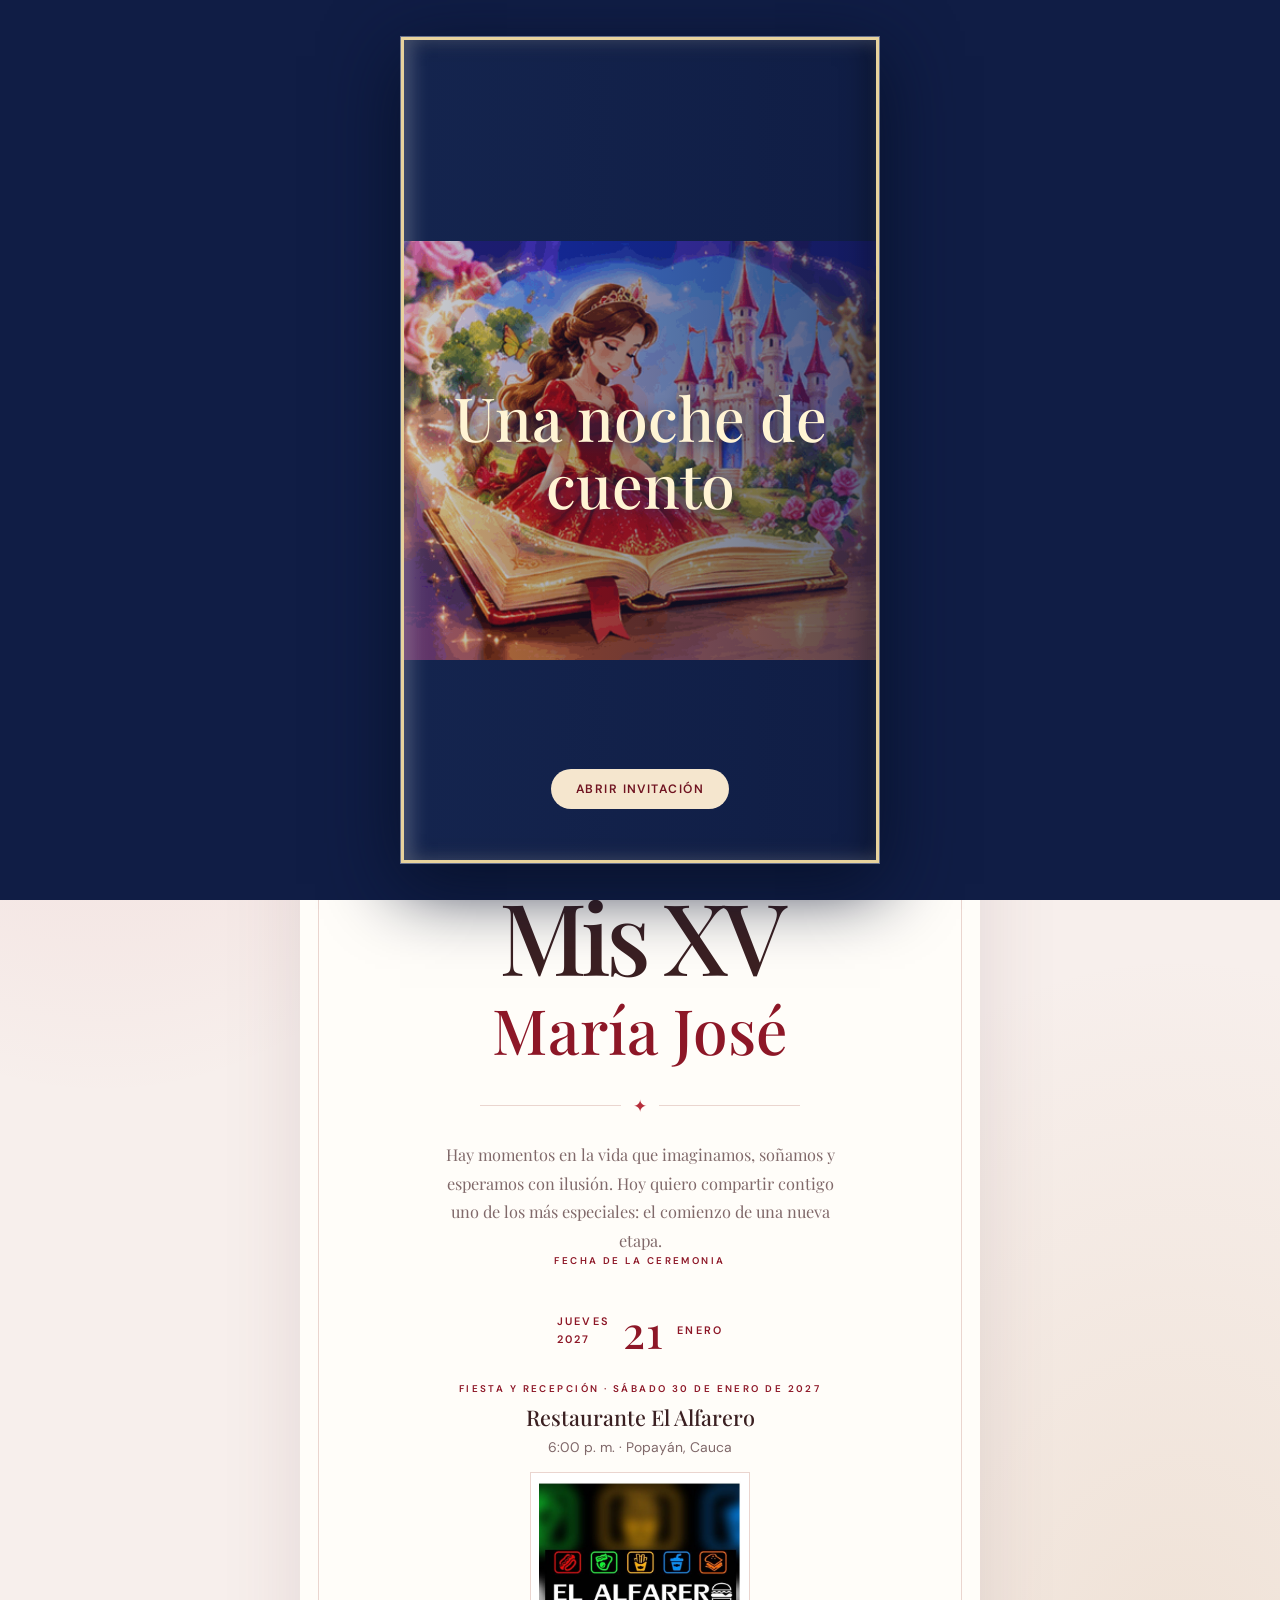
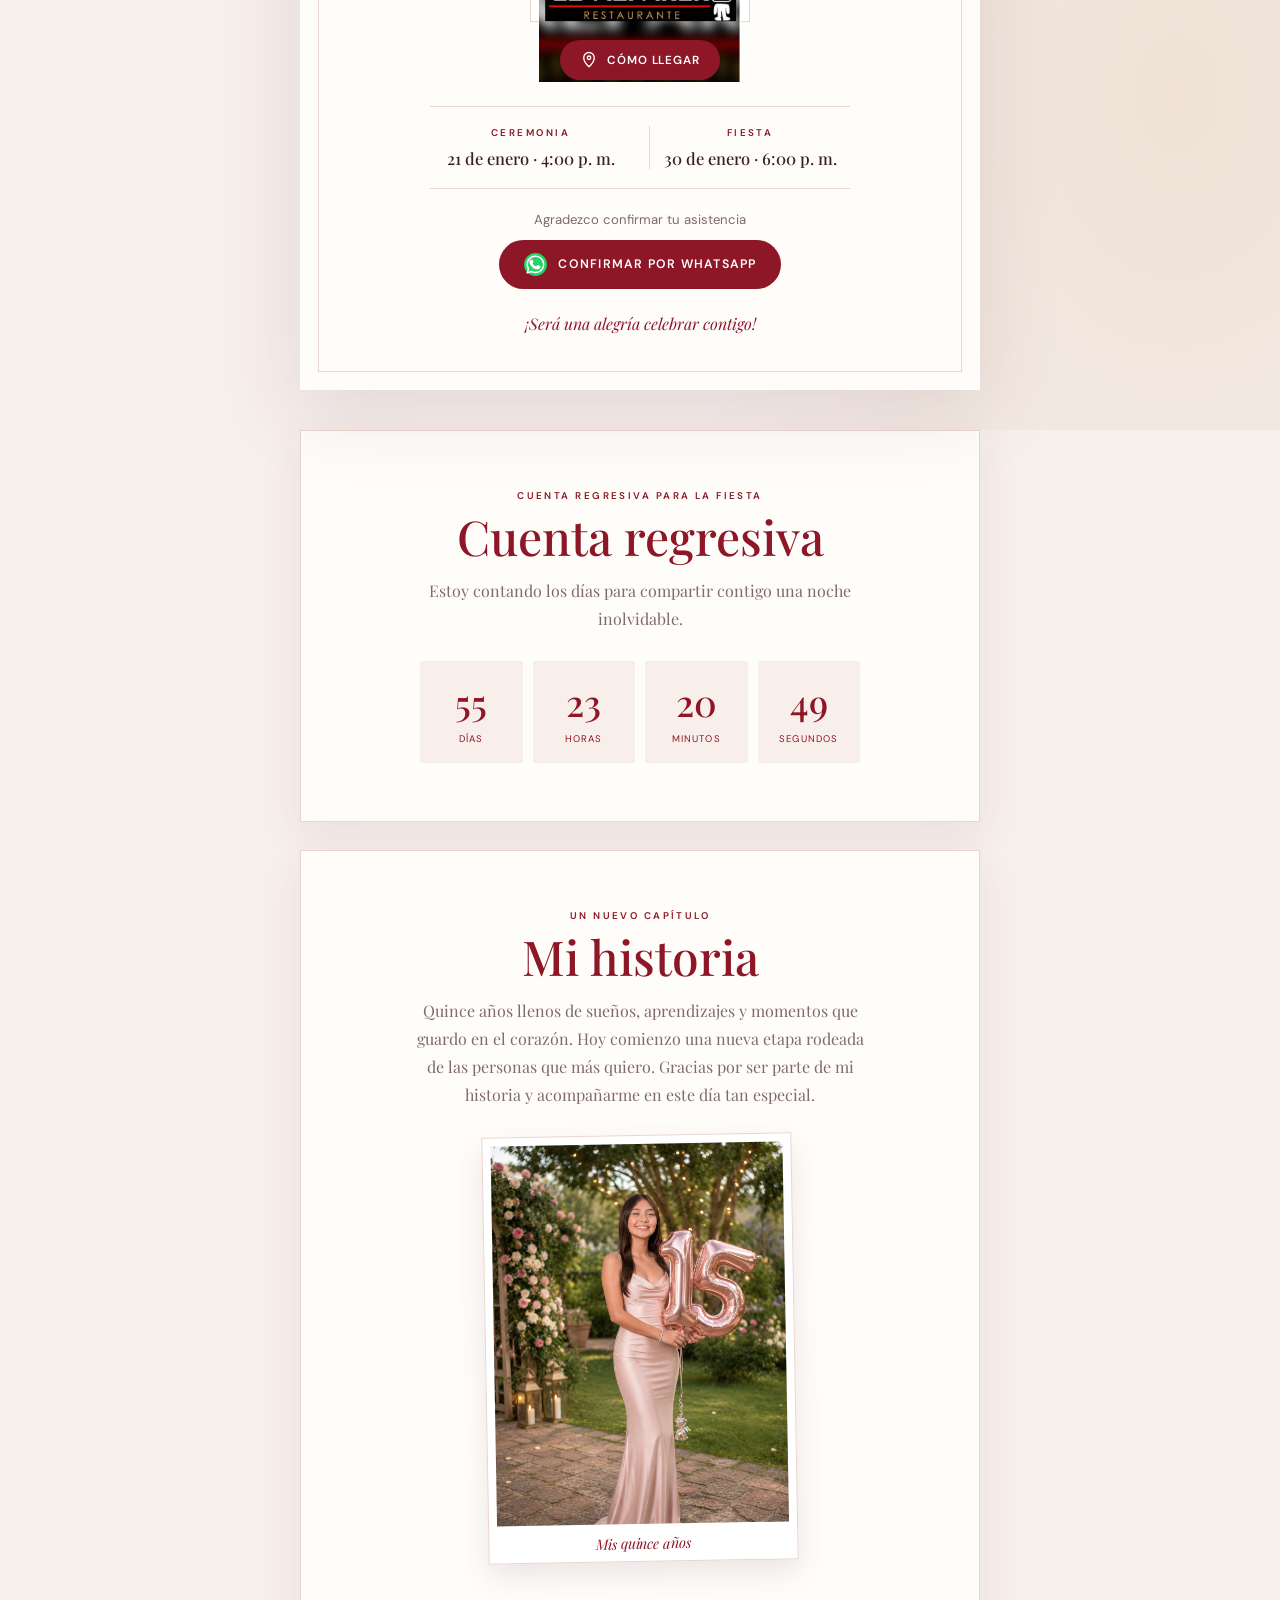
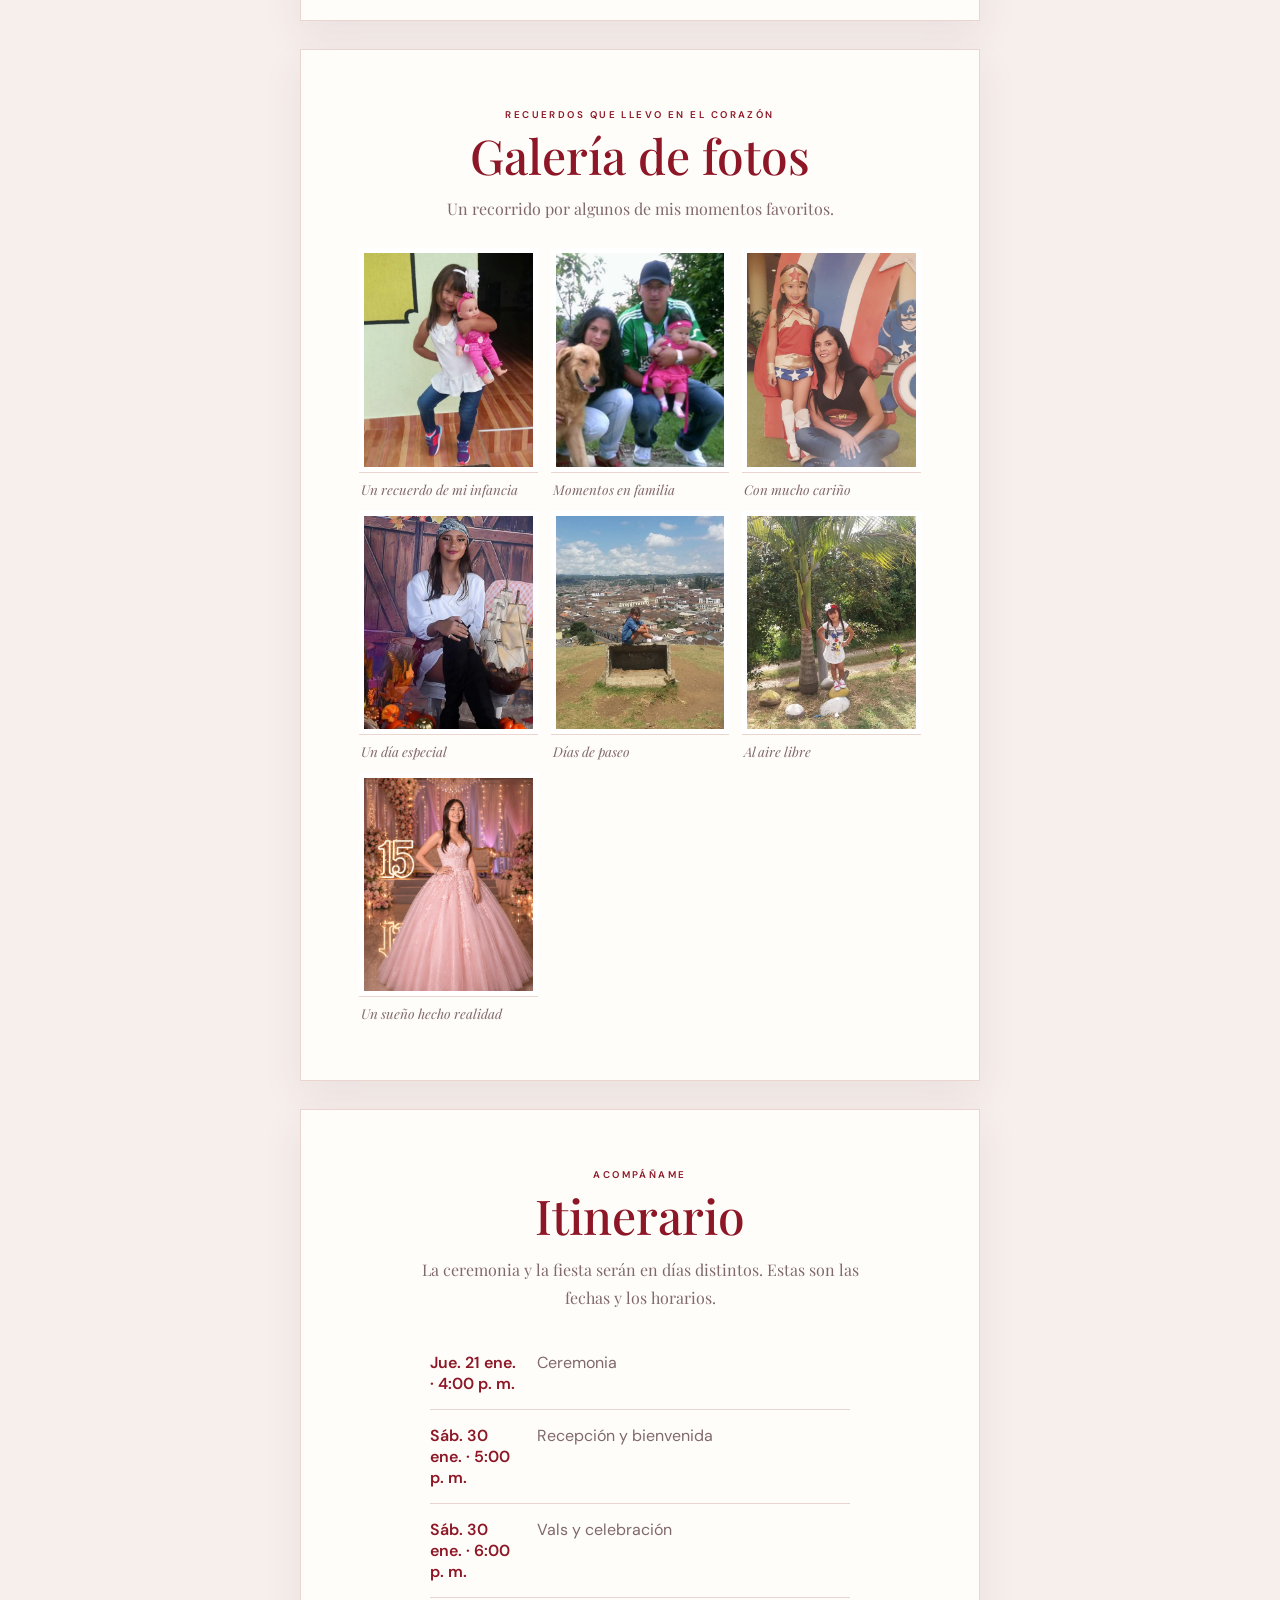
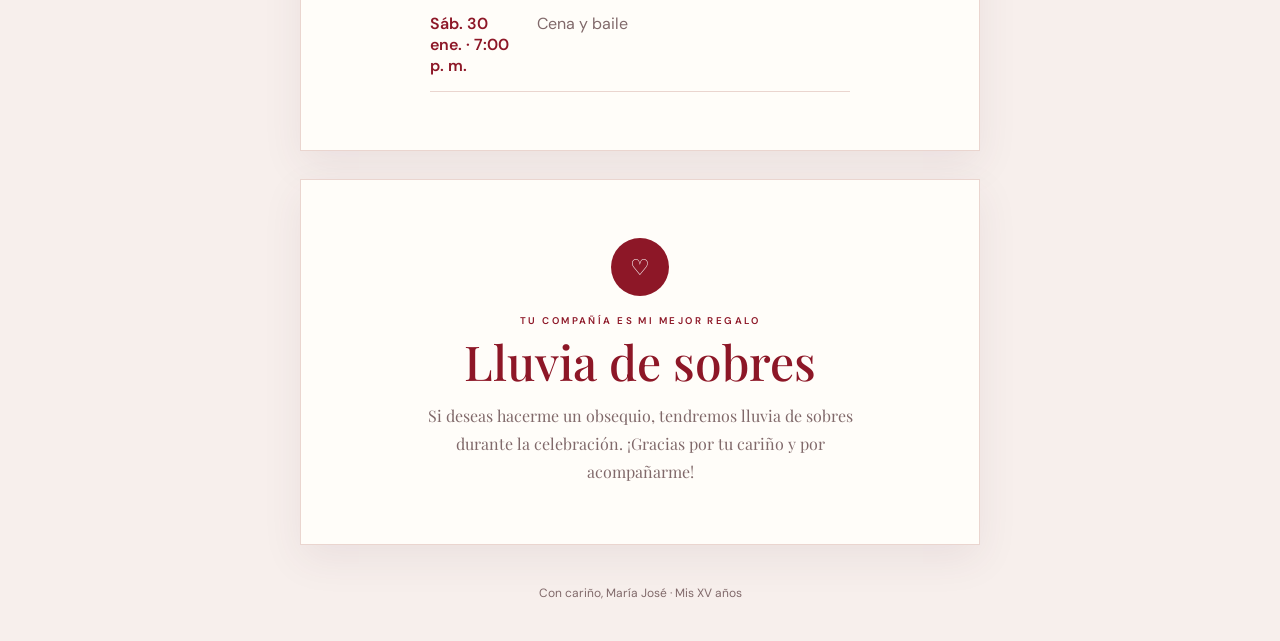
==== commit 1d3c5ba4: "Ajustar narración a cuento de princesa" ====
--- a/index.html
+++ b/index.html
@@ -526,11 +526,11 @@
     let filmIndex = 0;
     let sceneAdvanceTimer;
     const filmNarrations = [
-          'Había una vez, bajo un cielo bordado de estrellas, una joven princesa que llegó a las puertas de un castillo encantado. Aquella noche comenzaba su gran baile.',
-          'Las puertas se abrieron y una lluvia de destellos iluminó su vestido. En el gran salón la esperaba una celebración inolvidable.',
-          'Cuando sonaron las campanadas, un zapatito de cristal brilló bajo la luz de la luna. Y la aventura apenas comenzaba.',
-          'En este cuento, la princesa es María José, que celebra sus quince años. Y tú eres parte de esta noche mágica.',
-          'Te espero el treinta de enero de dos mil veintisiete en el Restaurante El Alfarero, en Popayán. ¡Ven a vivir conmigo una noche de cuento!'
+          'Había una vez, en un reino lejano, una princesa llamada María José. Una noche, mientras brillaban las estrellas, llegó a un castillo resplandeciente para celebrar sus quince años.',
+          'Al cruzar sus puertas, las luces danzaron como pequeñas estrellas y la música llenó el gran salón. Su vestido brillaba como la luna, y todos aguardaban el comienzo del baile.',
+          'Cuando sonaron las doce campanadas, un delicado zapato de cristal quedó sobre la escalinata. La princesa sonrió: aquella noche sería un recuerdo encantado para siempre.',
+          'Y así comenzó un nuevo capítulo en la historia de María José. Para que la magia estuviera completa, quiso compartir su celebración con las personas que más quiere.',
+          'Su fiesta será el treinta de enero de dos mil veintisiete, en el Restaurante El Alfarero, en Popayán. Ponte tu mejor sonrisa y acompáñala en una noche digna de un cuento de hadas.'
     ];
     function speakCurrentScene() {
       if (!('speechSynthesis' in window)) {
@@ -541,7 +541,7 @@
       const utterance = new SpeechSynthesisUtterance(filmNarrations[filmIndex]);
       utterance.lang = 'es-ES'; utterance.rate = .88; utterance.pitch = 1.05;
       const voices = window.speechSynthesis.getVoices();
-      const spanishVoice = voices.find(voice => voice.lang.toLowerCase().startsWith('es-co')) || voices.find(voice => voice.lang.toLowerCase().startsWith('es'));
+      const spanishVoice = voices.find(voice => voice.lang.toLowerCase().startsWith('es-es')) || voices.find(voice => voice.lang.toLowerCase().startsWith('es'));
       if (spanishVoice) utterance.voice = spanishVoice;
       utterance.onstart = () => { document.getElementById('film-listen').textContent = '🔊 Reproduciendo voz…'; };
       utterance.onend = () => {
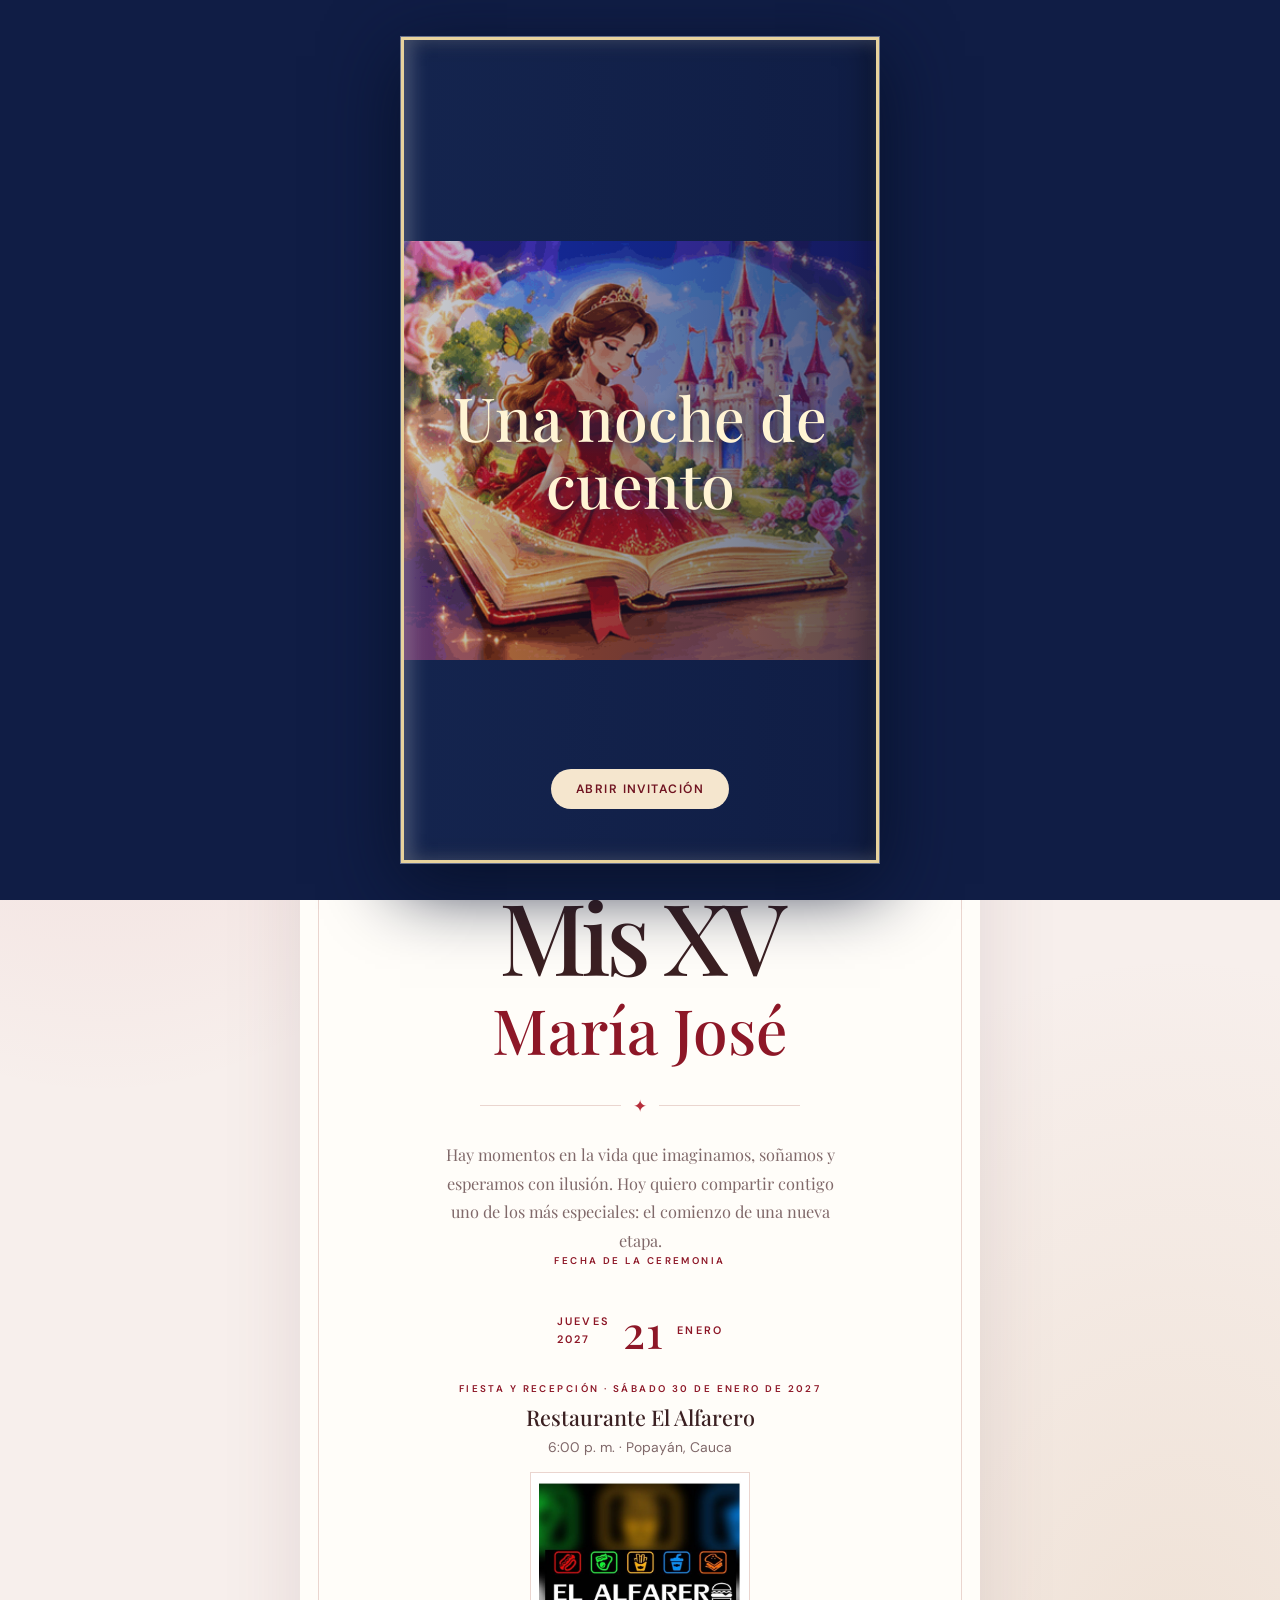
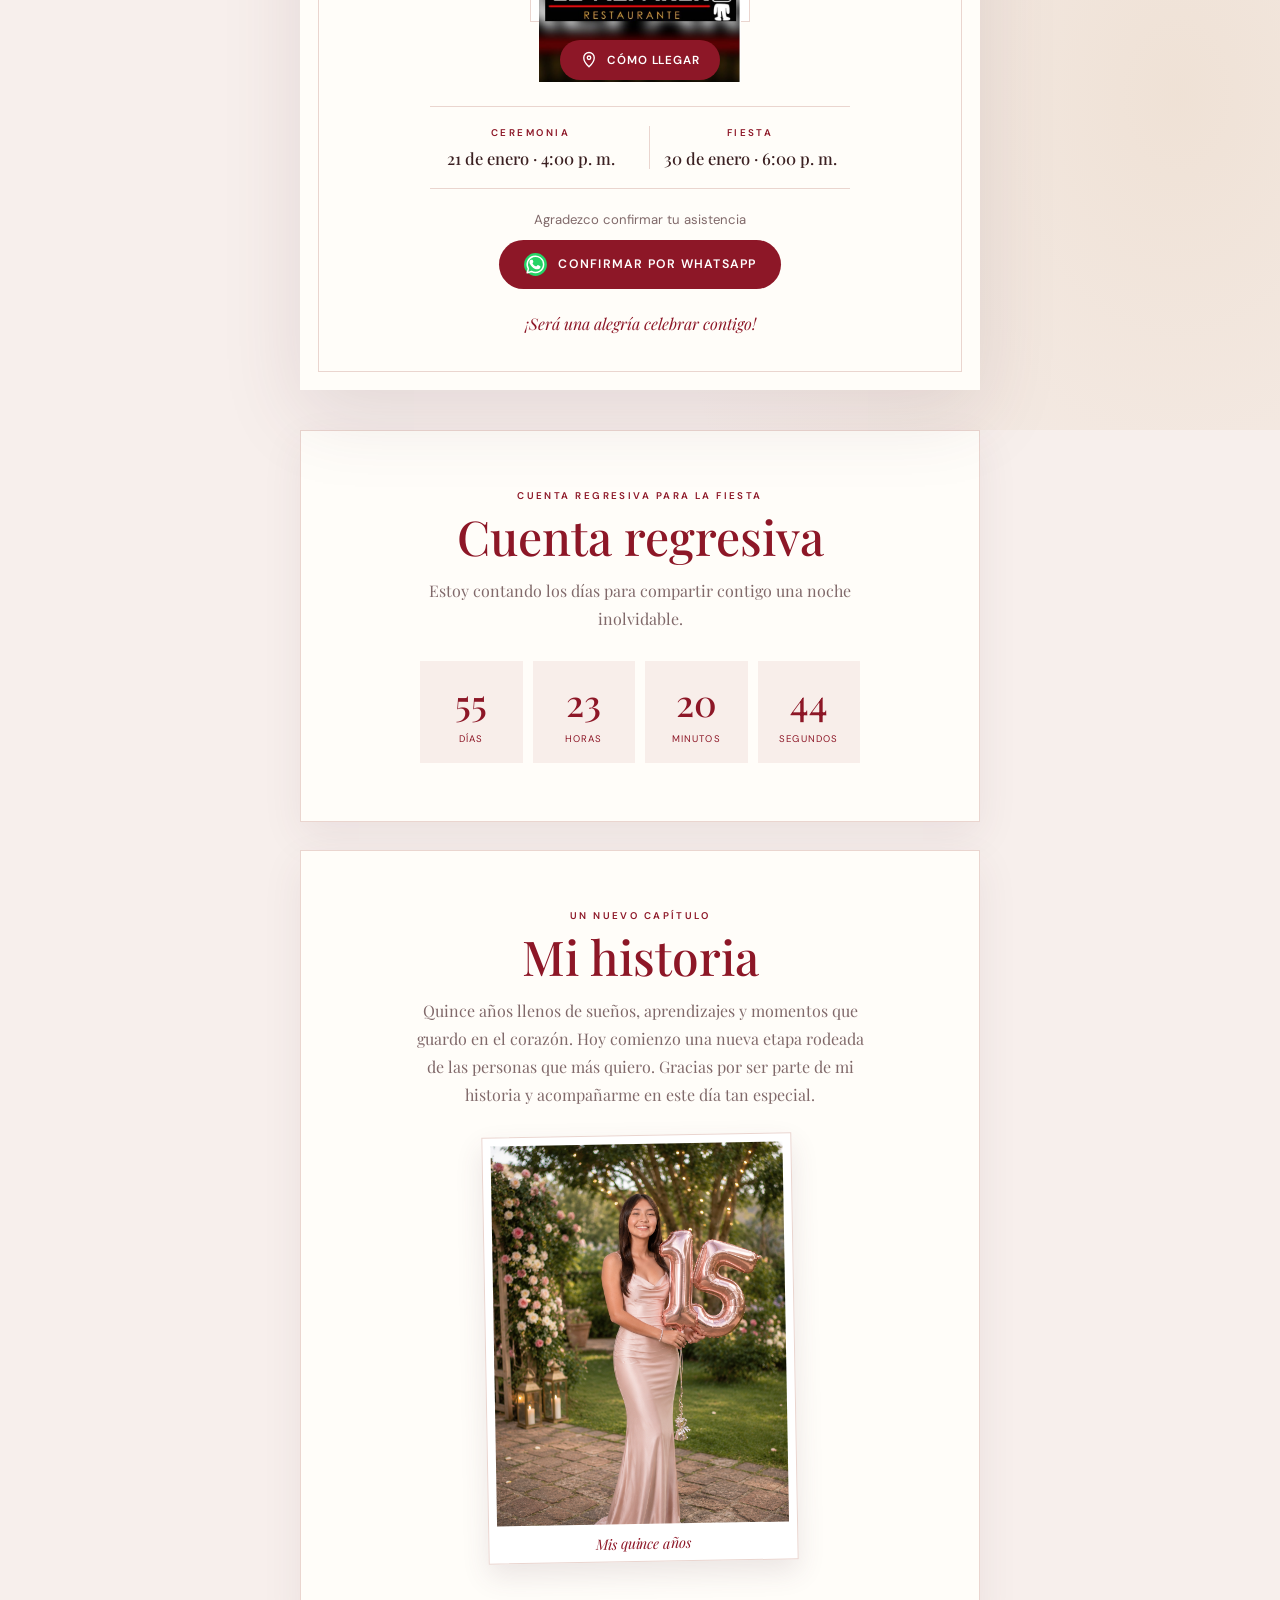
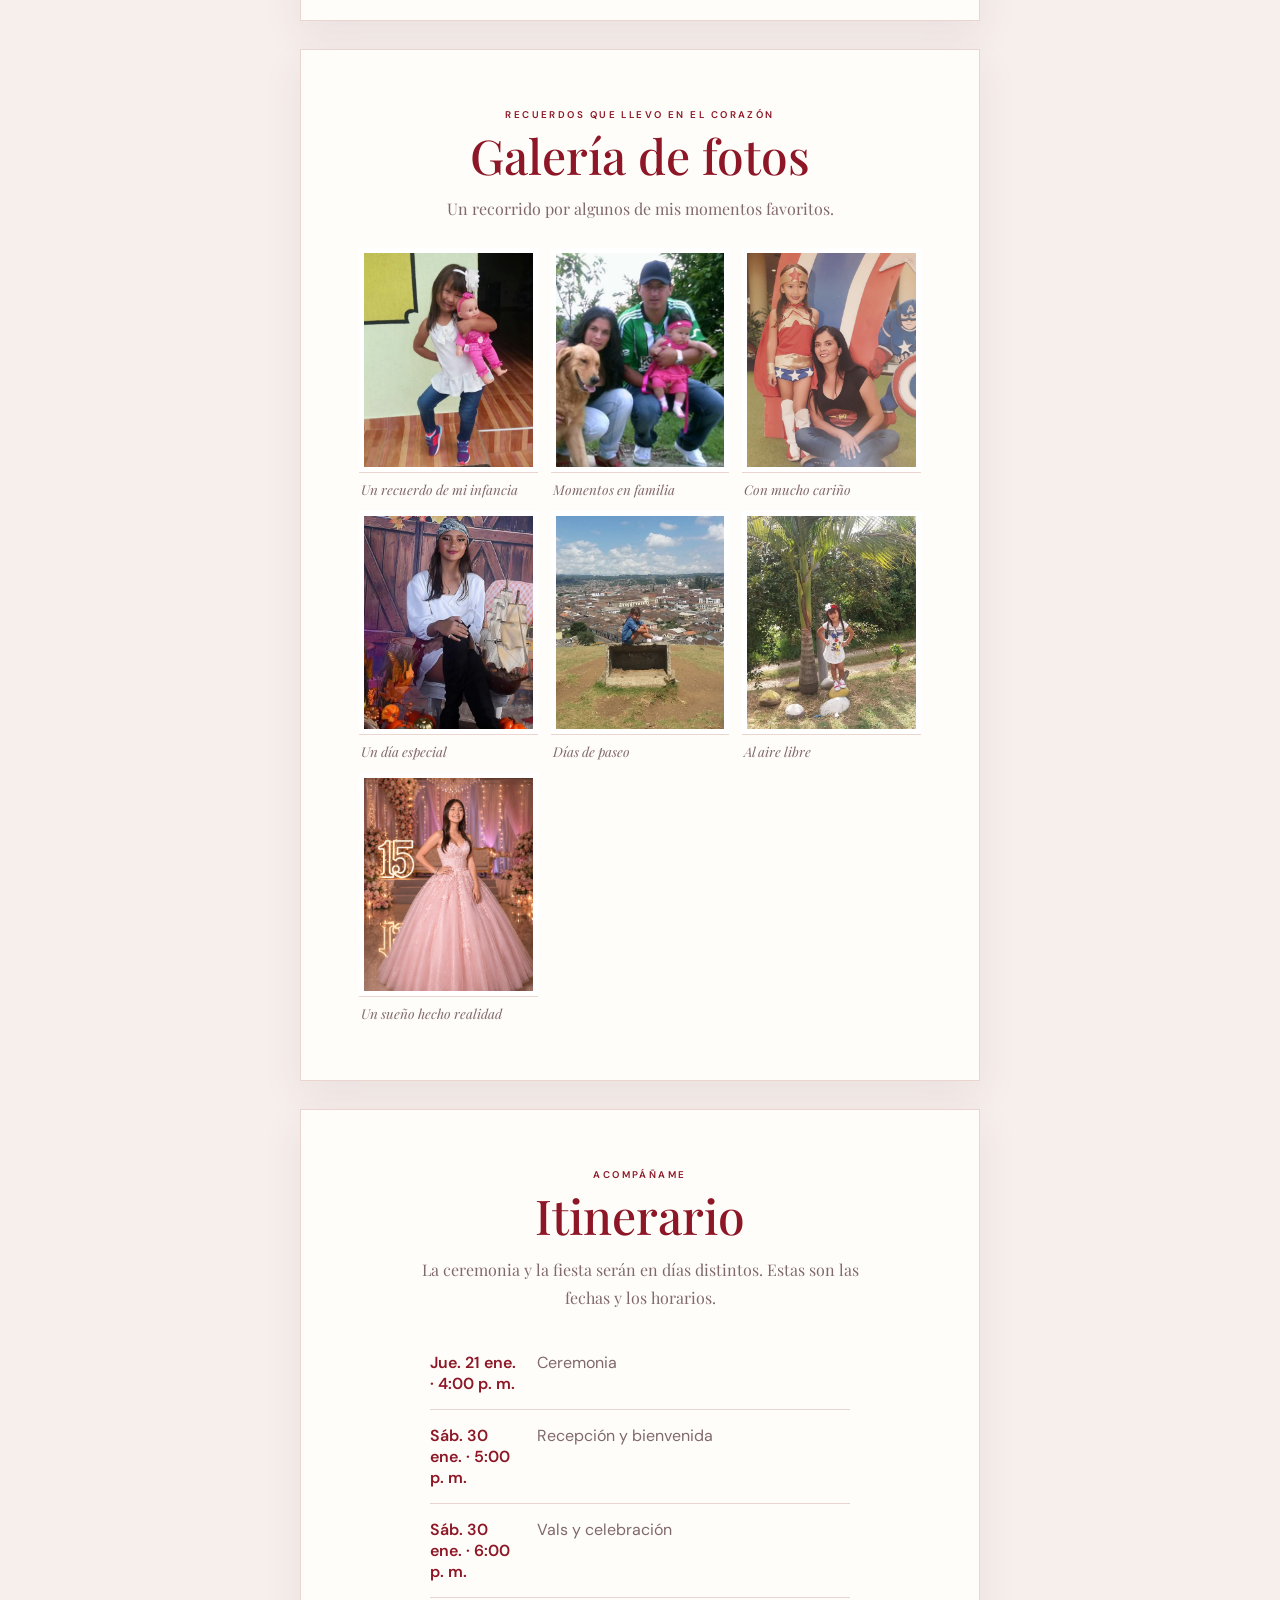
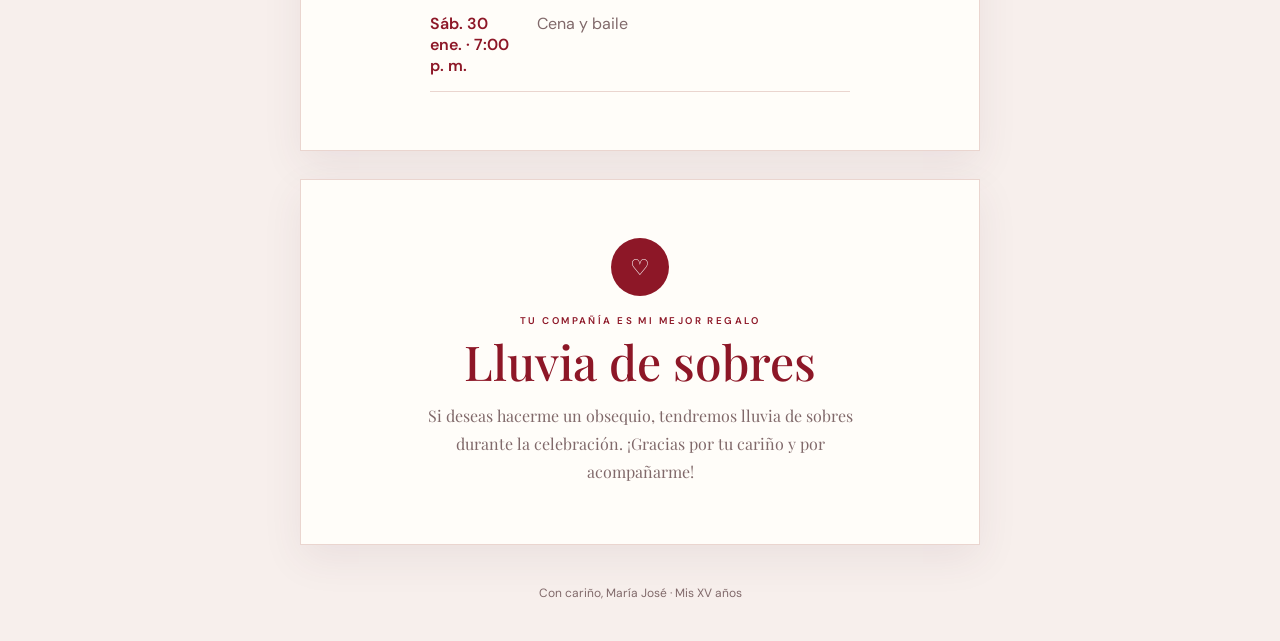
==== commit 739de9a1: "Usar voz latinoamericana en la narrativa" ====
--- a/index.html
+++ b/index.html
@@ -539,9 +539,9 @@
       }
       window.speechSynthesis.cancel();
       const utterance = new SpeechSynthesisUtterance(filmNarrations[filmIndex]);
-      utterance.lang = 'es-ES'; utterance.rate = .88; utterance.pitch = 1.05;
+      utterance.lang = 'es-CO'; utterance.rate = .9; utterance.pitch = 1.05;
       const voices = window.speechSynthesis.getVoices();
-      const spanishVoice = voices.find(voice => voice.lang.toLowerCase().startsWith('es-es')) || voices.find(voice => voice.lang.toLowerCase().startsWith('es'));
+      const spanishVoice = voices.find(voice => voice.lang.toLowerCase().startsWith('es-co')) || voices.find(voice => voice.lang.toLowerCase().startsWith('es-mx')) || voices.find(voice => voice.lang.toLowerCase().startsWith('es-us')) || voices.find(voice => voice.lang.toLowerCase().startsWith('es'));
       if (spanishVoice) utterance.voice = spanishVoice;
       utterance.onstart = () => { document.getElementById('film-listen').textContent = '🔊 Reproduciendo voz…'; };
       utterance.onend = () => {
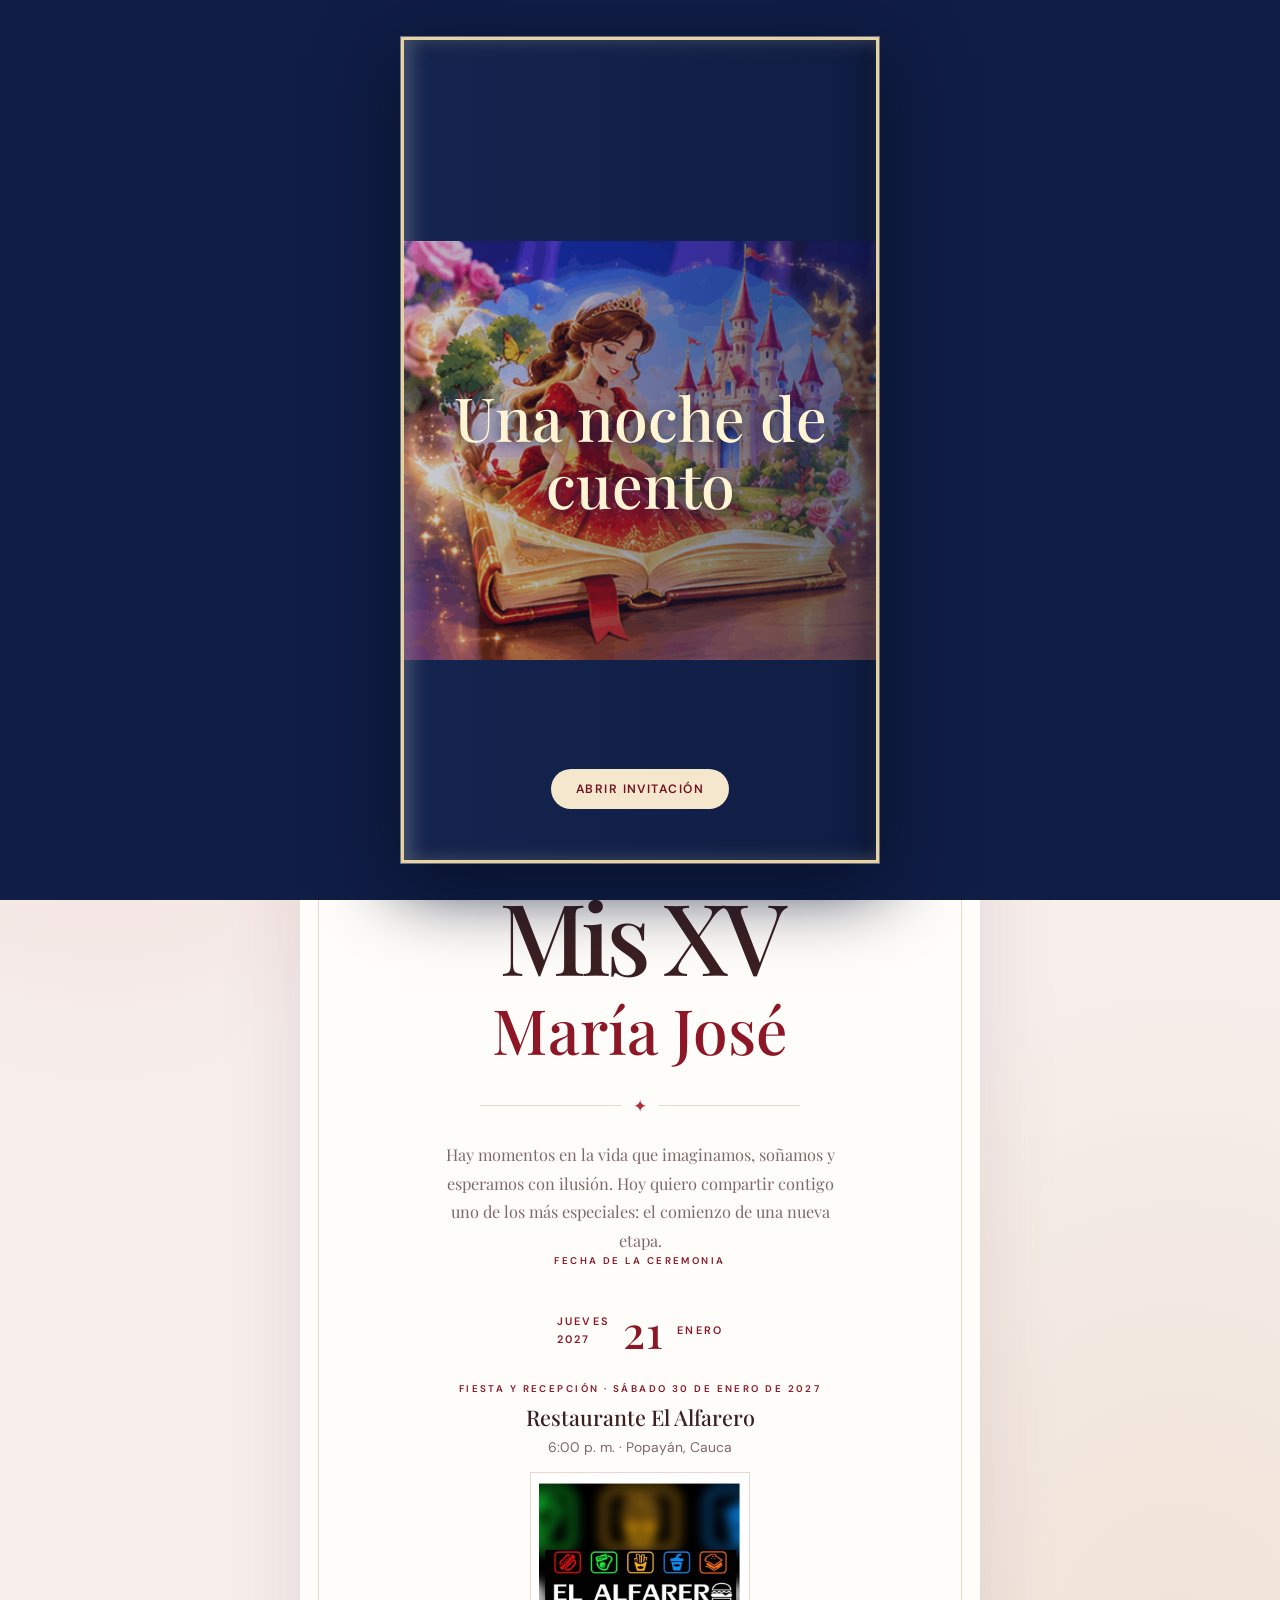
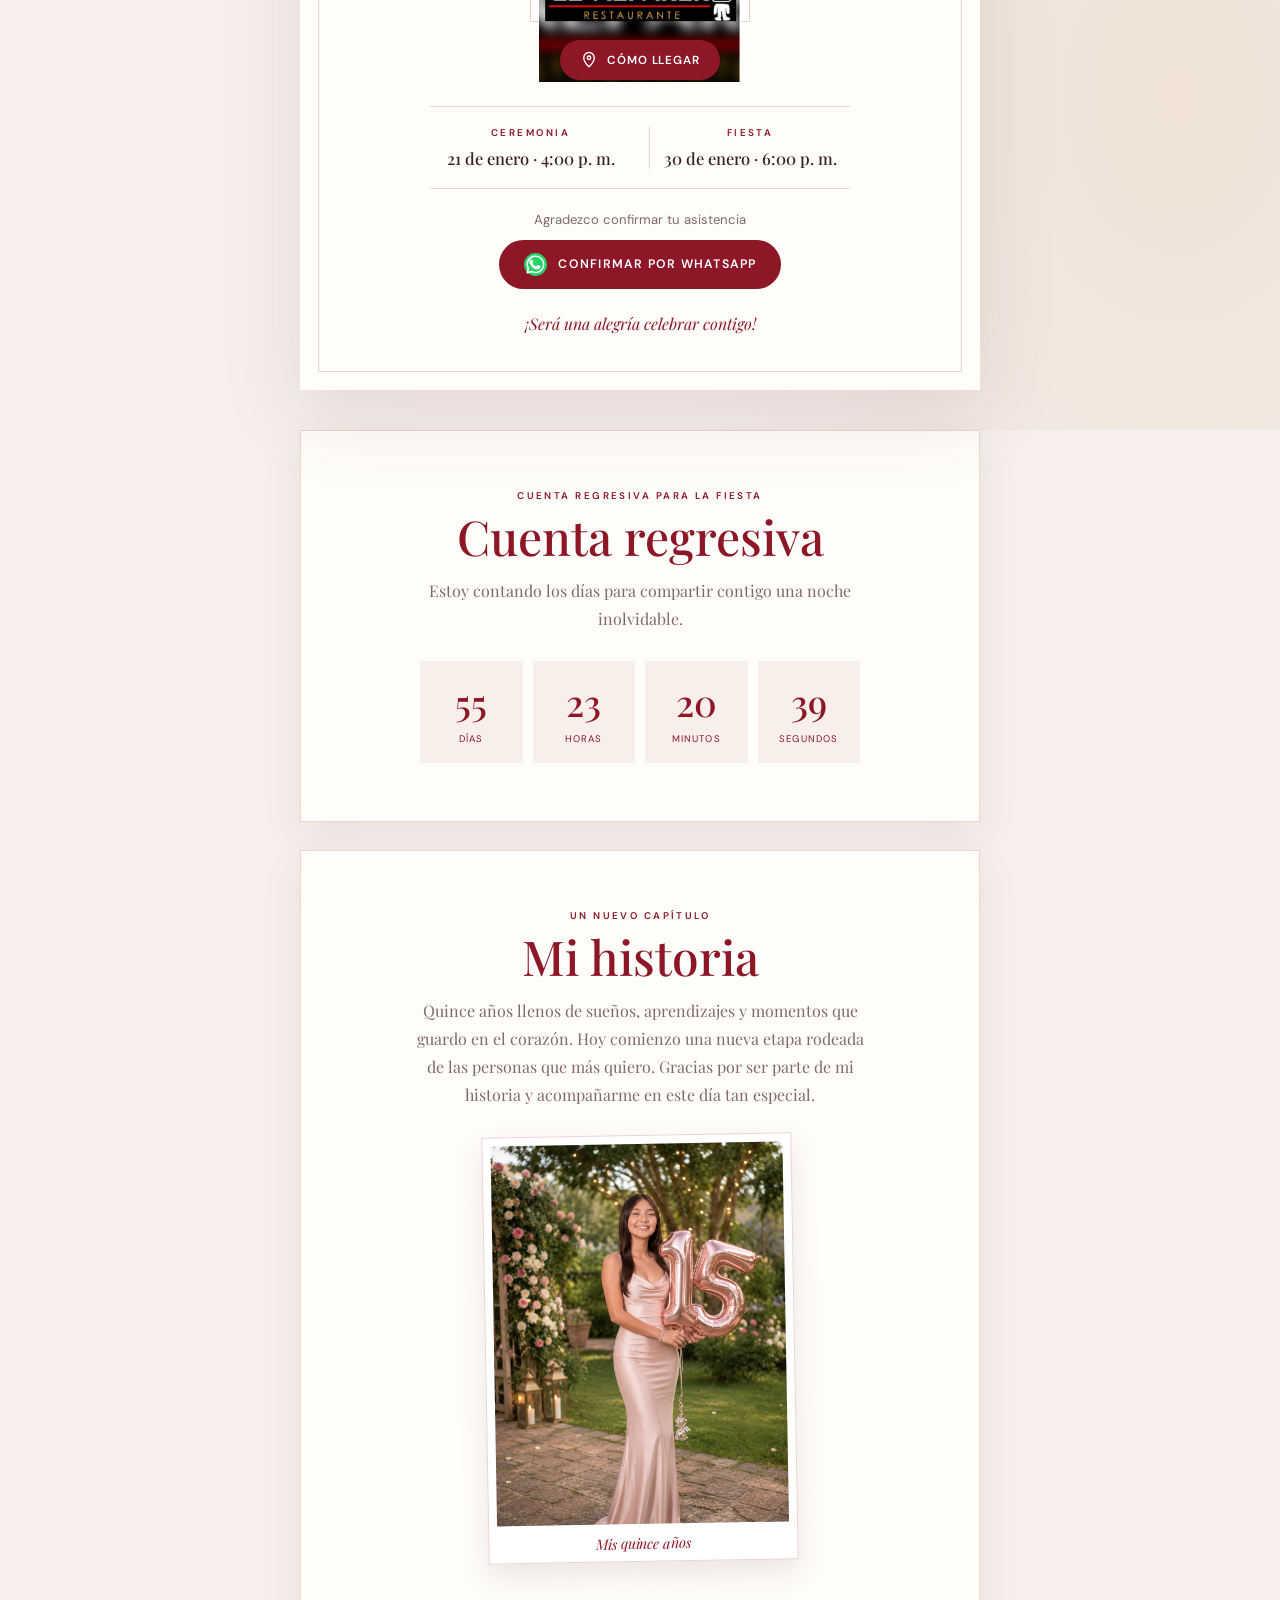
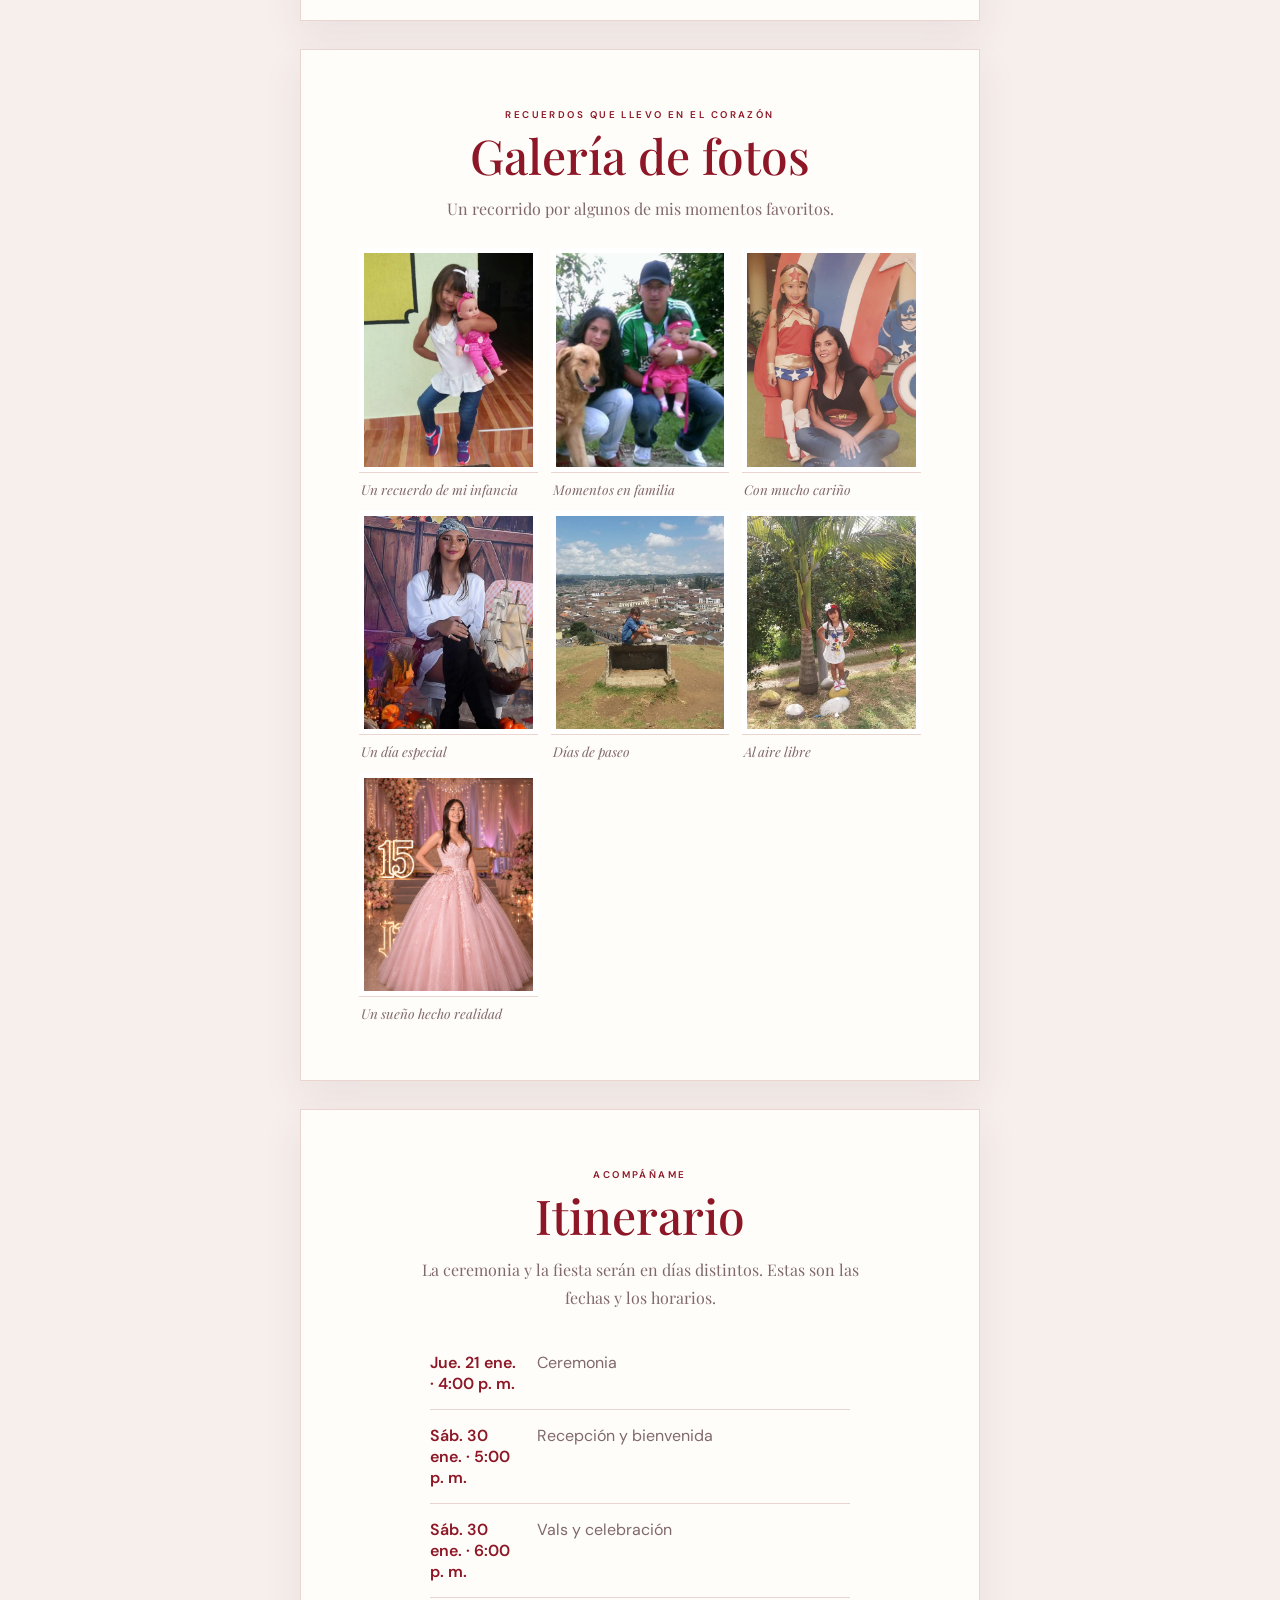
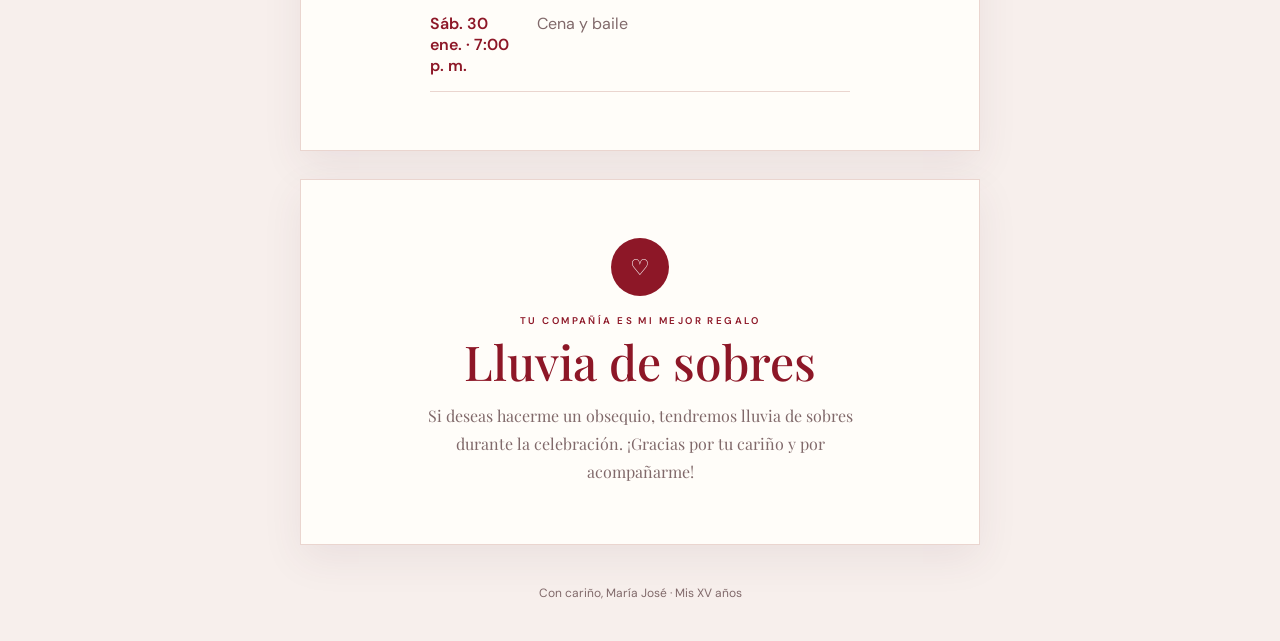
==== commit 66ec1749: "Iniciar voz al abrir el libro" ====
--- a/index.html
+++ b/index.html
@@ -602,10 +602,12 @@
       if (welcome.classList.contains('book-open')) return;
       welcome.classList.add('book-open');
       openButton.disabled = true;
+      filmIndex = 0;
+      filmScenes.forEach((scene, i) => scene.classList.toggle('active', i === 0));
+      speakCurrentScene();
       window.setTimeout(() => {
         welcome.classList.add('is-open');
         storyFilm.classList.add('is-playing');
-        showFilmScene(0);
       }, 1050);
     });
 
